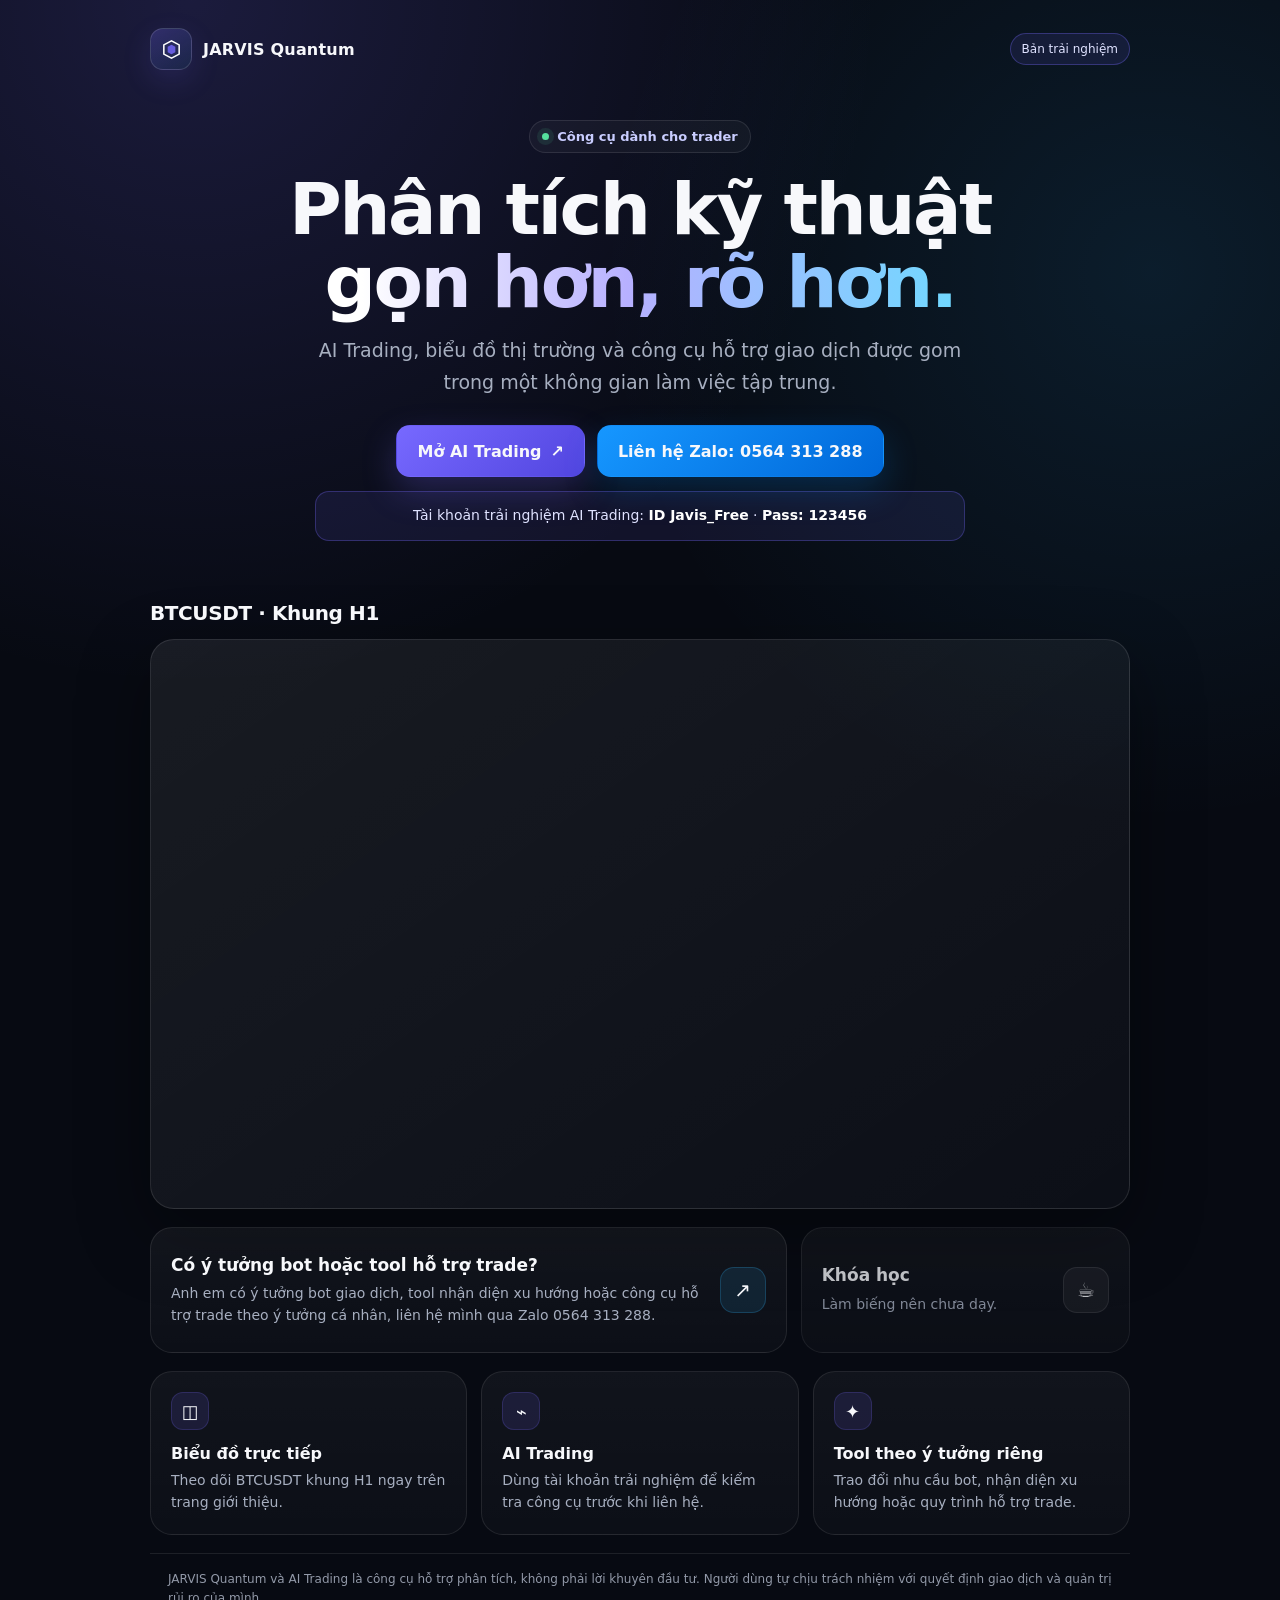
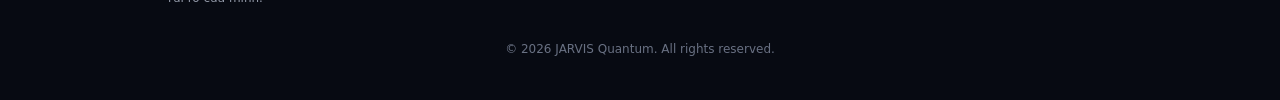
==== index.html @ a132f7a1 "Add files via upload" ====
<!doctype html>
<html lang="vi">
<head>
  <meta charset="utf-8" />
  <meta name="viewport" content="width=device-width, initial-scale=1, viewport-fit=cover" />
  <meta name="theme-color" content="#070a12" />
  <title>JARVIS Quantum | AI Trading & công cụ cho trader</title>
  <meta name="description" content="JARVIS Quantum: AI Trading, biểu đồ BTCUSDT H1 và dịch vụ phát triển bot, công cụ hỗ trợ giao dịch theo ý tưởng cá nhân." />
  <meta property="og:title" content="JARVIS Quantum" />
  <meta property="og:description" content="AI Trading và công cụ hỗ trợ dành cho trader." />
  <meta property="og:type" content="website" />

  <style>
    :root{
      --bg:#070a12;--surface:#0d1220;--line:rgba(255,255,255,.09);
      --text:#f7f8fb;--muted:#a7afc0;--purple:#7769ff;--blue:#2fb8ff;
      --shadow:0 24px 70px rgba(0,0,0,.38);--radius:22px;
    }
    *{box-sizing:border-box}
    html{scroll-behavior:smooth}
    body{
      margin:0;color:var(--text);min-height:100vh;
      background:radial-gradient(circle at 15% 0%,rgba(119,105,255,.18),transparent 34%),
                 radial-gradient(circle at 90% 16%,rgba(47,184,255,.11),transparent 30%),var(--bg);
      font-family:Inter,ui-sans-serif,system-ui,-apple-system,BlinkMacSystemFont,"Segoe UI",Roboto,Arial,sans-serif;
    }
    a{color:inherit;text-decoration:none}
    button,a{-webkit-tap-highlight-color:transparent}
    .wrap{width:min(100% - 28px,980px);margin:0 auto;padding:28px 0 44px}
    .nav{display:flex;align-items:center;justify-content:space-between;gap:16px;margin-bottom:42px}
    .brand{display:flex;align-items:center;gap:11px;font-weight:800;letter-spacing:.2px}
    .logo{width:42px;height:42px;display:grid;place-items:center;border:1px solid rgba(255,255,255,.14);border-radius:13px;background:linear-gradient(145deg,rgba(119,105,255,.25),rgba(47,184,255,.08));box-shadow:0 10px 30px rgba(119,105,255,.14)}
    .status{font-size:12px;color:#dfe2ff;padding:8px 11px;border-radius:999px;border:1px solid rgba(119,105,255,.32);background:rgba(119,105,255,.11);white-space:nowrap}
    .hero{text-align:center;padding:8px 0 18px}
    .eyebrow{display:inline-flex;align-items:center;gap:8px;color:#c9cdff;font-size:13px;font-weight:700;padding:8px 12px;border:1px solid rgba(255,255,255,.1);border-radius:999px;background:rgba(255,255,255,.035)}
    .dot{width:7px;height:7px;border-radius:50%;background:#55e09d;box-shadow:0 0 0 5px rgba(85,224,157,.1)}
    h1{margin:20px auto 14px;max-width:790px;font-size:clamp(38px,7vw,72px);line-height:1.02;letter-spacing:-2.5px}
    .gradient{background:linear-gradient(90deg,#fff 6%,#b7b0ff 48%,#70d8ff 100%);-webkit-background-clip:text;background-clip:text;color:transparent}
    .lead{width:min(100%,680px);margin:0 auto;color:var(--muted);font-size:clamp(16px,2.4vw,19px);line-height:1.7}
    .actions{display:flex;justify-content:center;flex-wrap:wrap;gap:12px;margin:27px 0 14px}
    .btn{min-height:52px;padding:0 20px;border-radius:14px;display:inline-flex;align-items:center;justify-content:center;gap:9px;font-weight:800;border:1px solid transparent;transition:.2s ease;cursor:pointer}
    .btn:hover{transform:translateY(-2px)}
    .btn-primary{background:linear-gradient(135deg,var(--purple),#5145df);box-shadow:0 14px 34px rgba(119,105,255,.25)}
    .btn-zalo{background:linear-gradient(135deg,#1697ff,#0068d9);box-shadow:0 14px 34px rgba(11,140,255,.21)}
    .account-notice{width:min(100%,650px);margin:14px auto 0;padding:13px 16px;color:#dfe2ff;font-size:14px;line-height:1.55;border:1px solid rgba(119,105,255,.3);border-radius:14px;background:rgba(119,105,255,.1)}
    .account-notice strong{color:#fff}
    .section-title{margin:42px 0 14px;font-size:20px;letter-spacing:-.4px}
    .chart-shell{height:570px;padding:8px;overflow:hidden;border:1px solid rgba(255,255,255,.11);border-radius:24px;background:linear-gradient(145deg,rgba(255,255,255,.07),rgba(255,255,255,.025));box-shadow:var(--shadow)}
    .tradingview-widget-container,.tradingview-widget-container__widget{width:100%;height:100%}
    .service-actions{display:grid;grid-template-columns:1.45fr .75fr;gap:14px;margin-top:18px}
    .action-card{min-height:126px;padding:20px;border-radius:var(--radius);border:1px solid var(--line);background:linear-gradient(180deg,rgba(255,255,255,.05),rgba(255,255,255,.025));display:flex;align-items:center;justify-content:space-between;gap:18px;transition:.2s ease}
    a.action-card:hover{transform:translateY(-2px);border-color:rgba(47,184,255,.35);background:linear-gradient(180deg,rgba(47,184,255,.08),rgba(255,255,255,.025))}
    .action-copy strong{display:block;margin-bottom:7px;font-size:17px;line-height:1.35}
    .action-copy span{display:block;color:var(--muted);font-size:14px;line-height:1.55}
    .action-icon{flex:0 0 auto;width:46px;height:46px;display:grid;place-items:center;border-radius:14px;background:rgba(47,184,255,.11);border:1px solid rgba(47,184,255,.21);font-size:20px}
    .course-card{cursor:not-allowed;opacity:.76}
    .course-card .action-icon{background:rgba(255,255,255,.055);border-color:rgba(255,255,255,.1)}
    .features{display:grid;grid-template-columns:repeat(3,1fr);gap:14px;margin-top:18px}
    .card{padding:20px;border:1px solid var(--line);border-radius:var(--radius);background:linear-gradient(180deg,rgba(255,255,255,.045),rgba(255,255,255,.022))}
    .icon{width:38px;height:38px;display:grid;place-items:center;border-radius:12px;background:rgba(119,105,255,.13);border:1px solid rgba(119,105,255,.2);margin-bottom:14px;font-size:18px}
    .card h2{font-size:16px;margin:0 0 7px}.card p{margin:0;color:var(--muted);font-size:14px;line-height:1.55}
    .risk{margin-top:18px;padding:16px 18px;color:#9299a8;font-size:12px;line-height:1.6;border-top:1px solid var(--line)}
    footer{text-align:center;color:#697183;font-size:12px;padding-top:18px}
    @media (max-width:760px){.wrap{width:min(100% - 22px,980px);padding-top:18px}.nav{margin-bottom:28px}h1{letter-spacing:-1.6px}.actions{display:grid}.btn{width:100%}.chart-shell{height:470px;padding:6px;border-radius:19px}.service-actions{grid-template-columns:1fr}.action-card{min-height:120px}.features{grid-template-columns:1fr}}
    @media (max-width:420px){.brand span:last-child{font-size:14px}.status{font-size:11px}.chart-shell{height:430px}.action-card{align-items:flex-start}}
  </style>
</head>
<body>
  <main class="wrap">
    <nav class="nav">
      <a class="brand" href="#top" aria-label="JARVIS Quantum">
        <span class="logo" aria-hidden="true">
          <svg width="23" height="23" viewBox="0 0 24 24" fill="none">
            <path d="M4 7.2 12 3l8 4.2v9.6L12 21l-8-4.2V7.2Z" stroke="white" stroke-width="1.6"/>
            <path d="m8 9 4-2 4 2v5.8L12 17l-4-2.2V9Z" fill="rgba(119,105,255,.8)"/>
          </svg>
        </span>
        <span>JARVIS Quantum</span>
      </a>
      <span class="status">Bản trải nghiệm</span>
    </nav>

    <section class="hero" id="top">
      <span class="eyebrow"><span class="dot"></span> Công cụ dành cho trader</span>
      <h1>Phân tích kỹ thuật <span class="gradient">gọn hơn, rõ hơn.</span></h1>
      <p class="lead">AI Trading, biểu đồ thị trường và công cụ hỗ trợ giao dịch được gom trong một không gian làm việc tập trung.</p>

      <div class="actions">
        <a class="btn btn-primary" href="https://titan-ai.ngrok.app/" target="_blank" rel="noopener noreferrer">Mở AI Trading <span aria-hidden="true">↗</span></a>
        <a class="btn btn-zalo zalo-link" href="https://zalo.me/0564313288" data-phone="0564313288" rel="noopener">Liên hệ Zalo: 0564 313 288</a>
      </div>

      <div class="account-notice">Tài khoản trải nghiệm AI Trading: <strong>ID Javis_Free</strong> · <strong>Pass: 123456</strong></div>
    </section>

    <h2 class="section-title">BTCUSDT · Khung H1</h2>
    <section class="chart-shell" aria-label="Biểu đồ TradingView BTCUSDT khung H1">
      <!-- TradingView Widget BEGIN -->
      <div class="tradingview-widget-container">
        <div class="tradingview-widget-container__widget"></div>
        <script type="text/javascript" src="https://s3.tradingview.com/external-embedding/embed-widget-advanced-chart.js" async>
        {
          "autosize": true,
          "symbol": "BINANCE:BTCUSDT",
          "interval": "60",
          "timezone": "Asia/Ho_Chi_Minh",
          "theme": "dark",
          "style": "1",
          "locale": "vi_VN",
          "backgroundColor": "#0b0f18",
          "gridColor": "rgba(42, 46, 57, 0.45)",
          "hide_top_toolbar": false,
          "hide_side_toolbar": true,
          "allow_symbol_change": false,
          "save_image": false,
          "calendar": false,
          "details": false,
          "hotlist": false,
          "hide_volume": false,
          "support_host": "https://www.tradingview.com"
        }
        </script>
      </div>
      <!-- TradingView Widget END -->
    </section>

    <section class="service-actions" aria-label="Dịch vụ và khóa học">
      <a class="action-card zalo-link" href="https://zalo.me/0564313288" data-phone="0564313288" rel="noopener">
        <div class="action-copy">
          <strong>Có ý tưởng bot hoặc tool hỗ trợ trade?</strong>
          <span>Anh em có ý tưởng bot giao dịch, tool nhận diện xu hướng hoặc công cụ hỗ trợ trade theo ý tưởng cá nhân, liên hệ mình qua Zalo 0564 313 288.</span>
        </div>
        <div class="action-icon" aria-hidden="true">↗</div>
      </a>

      <div class="action-card course-card" role="button" aria-disabled="true" title="Làm biếng nên chưa dạy">
        <div class="action-copy"><strong>Khóa học</strong><span>Làm biếng nên chưa dạy.</span></div>
        <div class="action-icon" aria-hidden="true">☕</div>
      </div>
    </section>

    <section class="features" aria-label="Tính năng nổi bật">
      <article class="card"><div class="icon">◫</div><h2>Biểu đồ trực tiếp</h2><p>Theo dõi BTCUSDT khung H1 ngay trên trang giới thiệu.</p></article>
      <article class="card"><div class="icon">⌁</div><h2>AI Trading</h2><p>Dùng tài khoản trải nghiệm để kiểm tra công cụ trước khi liên hệ.</p></article>
      <article class="card"><div class="icon">✦</div><h2>Tool theo ý tưởng riêng</h2><p>Trao đổi nhu cầu bot, nhận diện xu hướng hoặc quy trình hỗ trợ trade.</p></article>
    </section>

    <div class="risk">JARVIS Quantum và AI Trading là công cụ hỗ trợ phân tích, không phải lời khuyên đầu tư. Người dùng tự chịu trách nhiệm với quyết định giao dịch và quản trị rủi ro của mình.</div>
    <footer>© 2026 JARVIS Quantum. All rights reserved.</footer>
  </main>

  <script>
    (function () {
      const isMobile = /Android|iPhone|iPad|iPod/i.test(navigator.userAgent);
      document.querySelectorAll(".zalo-link").forEach(function (link) {
        link.addEventListener("click", function (event) {
          const phone = link.dataset.phone || "0564313288";
          const webUrl = "https://zalo.me/" + phone;
          if (!isMobile) {
            link.href = webUrl;
            link.target = "_blank";
            return;
          }
          event.preventDefault();
          let fallbackTimer = null;
          const cancelFallback = function () {
            if (document.hidden && fallbackTimer) {
              clearTimeout(fallbackTimer);
              fallbackTimer = null;
            }
          };
          document.addEventListener("visibilitychange", cancelFallback, { once: true });
          window.location.href = "zalo://conversation?phone=" + encodeURIComponent(phone);
          fallbackTimer = setTimeout(function () { window.location.href = webUrl; }, 1100);
        });
      });
    })();
  </script>
</body>
</html>
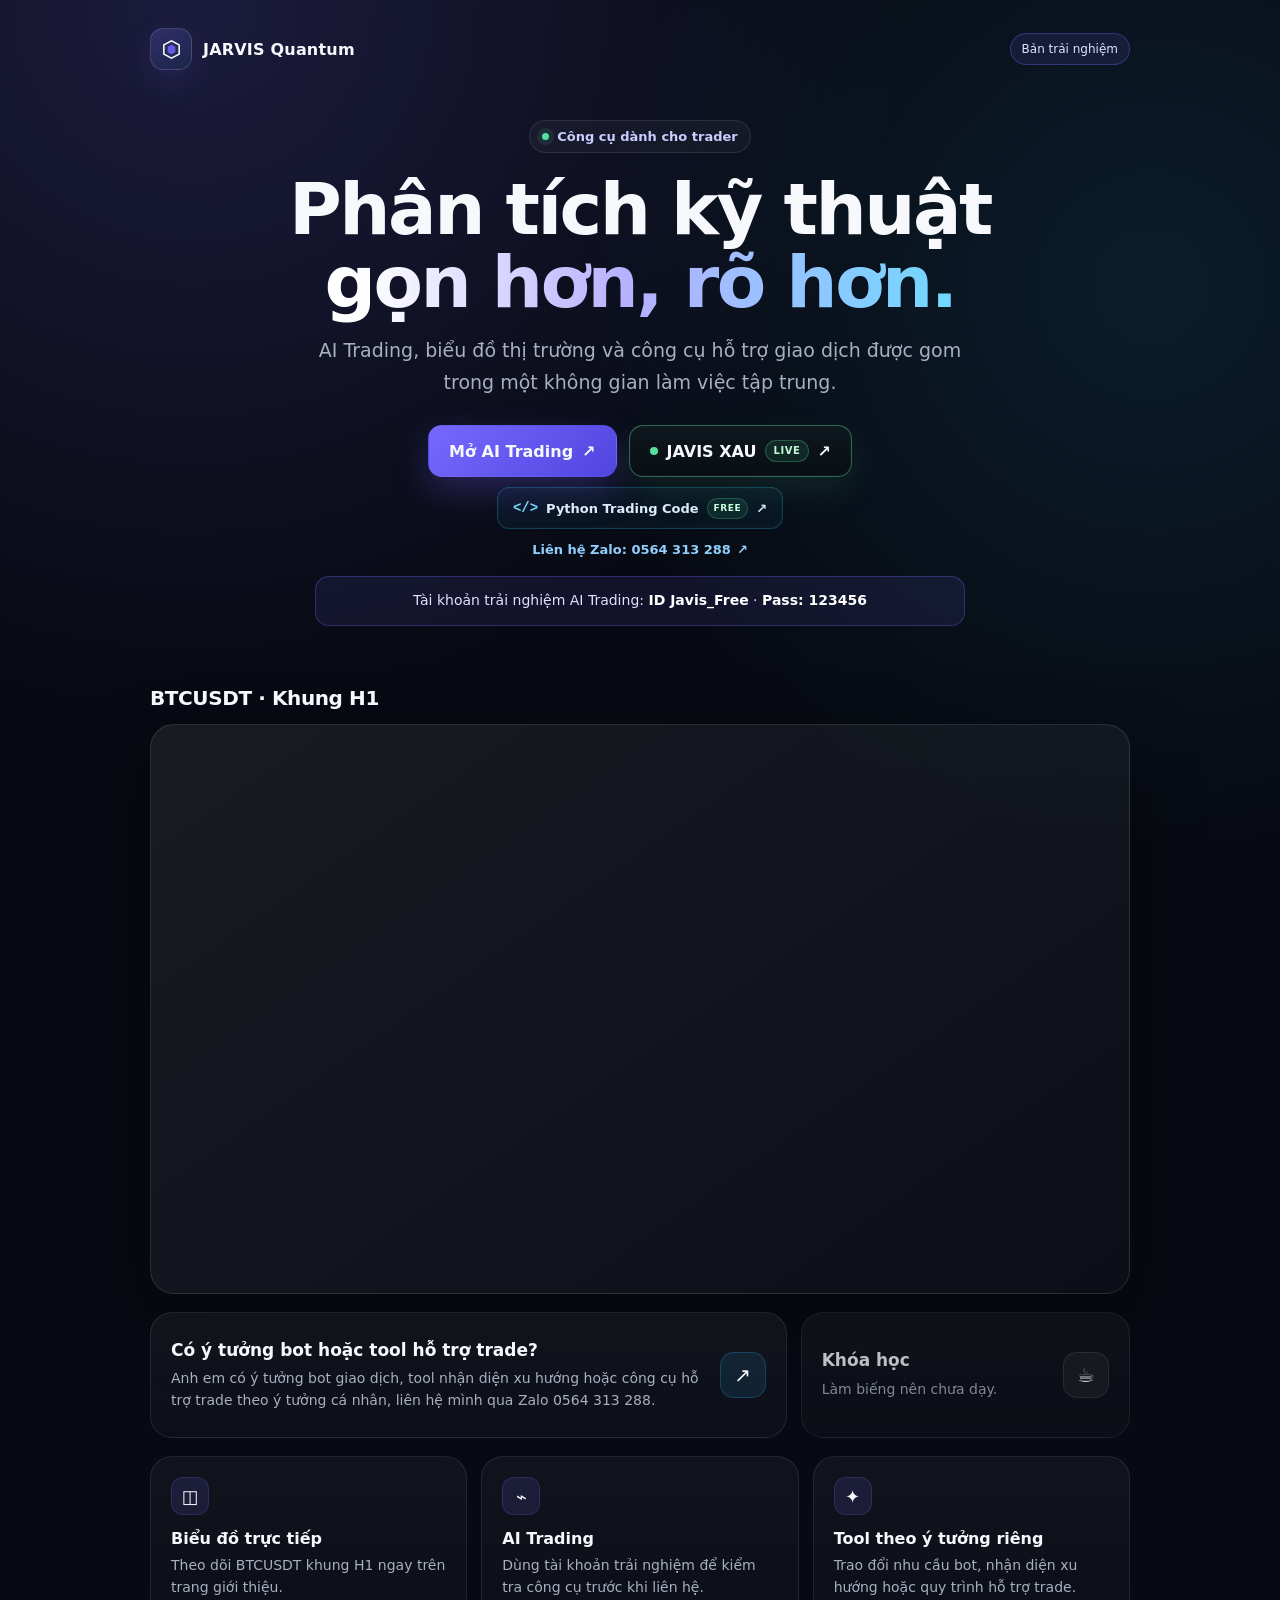
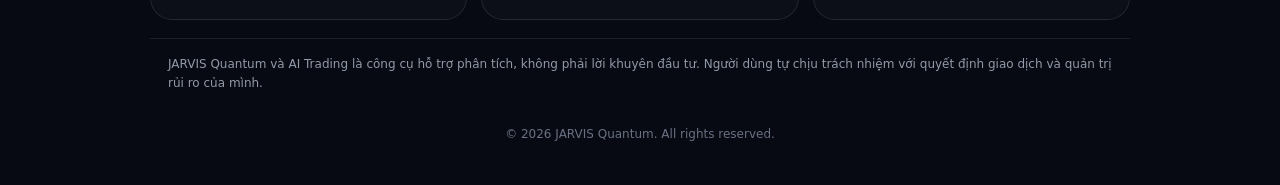
==== commit d82df21b: "Add files via upload" ====
--- a/index.html
+++ b/index.html
@@ -37,12 +37,24 @@
     h1{margin:20px auto 14px;max-width:790px;font-size:clamp(38px,7vw,72px);line-height:1.02;letter-spacing:-2.5px}
     .gradient{background:linear-gradient(90deg,#fff 6%,#b7b0ff 48%,#70d8ff 100%);-webkit-background-clip:text;background-clip:text;color:transparent}
     .lead{width:min(100%,680px);margin:0 auto;color:var(--muted);font-size:clamp(16px,2.4vw,19px);line-height:1.7}
-    .actions{display:flex;justify-content:center;flex-wrap:wrap;gap:12px;margin:27px 0 14px}
+    .actions{display:flex;justify-content:center;flex-wrap:wrap;gap:12px;margin:27px 0 10px}
     .btn{min-height:52px;padding:0 20px;border-radius:14px;display:inline-flex;align-items:center;justify-content:center;gap:9px;font-weight:800;border:1px solid transparent;transition:.2s ease;cursor:pointer}
     .btn:hover{transform:translateY(-2px)}
     .btn-primary{background:linear-gradient(135deg,var(--purple),#5145df);box-shadow:0 14px 34px rgba(119,105,255,.25)}
-    .btn-zalo{background:linear-gradient(135deg,#1697ff,#0068d9);box-shadow:0 14px 34px rgba(11,140,255,.21)}
-    .account-notice{width:min(100%,650px);margin:14px auto 0;padding:13px 16px;color:#dfe2ff;font-size:14px;line-height:1.55;border:1px solid rgba(119,105,255,.3);border-radius:14px;background:rgba(119,105,255,.1)}
+    .btn-live{position:relative;overflow:hidden;background:linear-gradient(180deg,rgba(15,25,31,.96),rgba(8,14,20,.98));border-color:rgba(85,224,157,.42);box-shadow:0 14px 34px rgba(85,224,157,.10),inset 0 0 0 1px rgba(255,255,255,.025)}
+    .btn-live:hover{border-color:rgba(85,224,157,.72);box-shadow:0 16px 38px rgba(85,224,157,.16),0 0 0 1px rgba(85,224,157,.07)}
+    .live-dot{width:8px;height:8px;border-radius:50%;background:#55e09d;box-shadow:0 0 0 0 rgba(85,224,157,.42);animation:livePulse 2.2s ease-out infinite}
+    .live-badge{font-size:10px;line-height:1;padding:5px 7px;border-radius:999px;color:#bff7d8;border:1px solid rgba(85,224,157,.28);background:rgba(85,224,157,.10);letter-spacing:.6px}
+    @keyframes livePulse{0%{box-shadow:0 0 0 0 rgba(85,224,157,.38)}70%{box-shadow:0 0 0 7px rgba(85,224,157,0)}100%{box-shadow:0 0 0 0 rgba(85,224,157,0)}}
+    .secondary-actions{display:flex;justify-content:center;margin:0 0 6px}
+    .btn-code{min-height:42px;padding:0 15px;border-radius:12px;display:inline-flex;align-items:center;justify-content:center;gap:8px;color:#dcecff;font-size:13px;font-weight:800;border:1px solid rgba(47,184,255,.25);background:rgba(47,184,255,.055);box-shadow:inset 0 0 0 1px rgba(255,255,255,.015);transition:.2s ease}
+    .btn-code:hover{transform:translateY(-1px);color:#fff;border-color:rgba(47,184,255,.48);background:rgba(47,184,255,.10)}
+    .code-icon{font-family:ui-monospace,SFMono-Regular,Menlo,Consolas,monospace;color:#77d6ff;font-size:14px}
+    .code-badge{font-size:9px;line-height:1;padding:5px 6px;border-radius:999px;color:#cbffe1;border:1px solid rgba(85,224,157,.25);background:rgba(85,224,157,.09);letter-spacing:.55px}
+    .hero-contact{display:flex;justify-content:center;margin:0 0 12px}
+    .hero-contact .zalo-link{display:inline-flex;align-items:center;gap:6px;padding:7px 10px;color:#91cfff;font-size:13px;font-weight:700;border-radius:10px;transition:.2s ease}
+    .hero-contact .zalo-link:hover{color:#cceaff;background:rgba(47,184,255,.07)}
+    .account-notice{width:min(100%,650px);margin:12px auto 0;padding:13px 16px;color:#dfe2ff;font-size:14px;line-height:1.55;border:1px solid rgba(119,105,255,.3);border-radius:14px;background:rgba(119,105,255,.1)}
     .account-notice strong{color:#fff}
     .section-title{margin:42px 0 14px;font-size:20px;letter-spacing:-.4px}
     .chart-shell{height:570px;padding:8px;overflow:hidden;border:1px solid rgba(255,255,255,.11);border-radius:24px;background:linear-gradient(145deg,rgba(255,255,255,.07),rgba(255,255,255,.025));box-shadow:var(--shadow)}
@@ -61,7 +73,7 @@
     .card h2{font-size:16px;margin:0 0 7px}.card p{margin:0;color:var(--muted);font-size:14px;line-height:1.55}
     .risk{margin-top:18px;padding:16px 18px;color:#9299a8;font-size:12px;line-height:1.6;border-top:1px solid var(--line)}
     footer{text-align:center;color:#697183;font-size:12px;padding-top:18px}
-    @media (max-width:760px){.wrap{width:min(100% - 22px,980px);padding-top:18px}.nav{margin-bottom:28px}h1{letter-spacing:-1.6px}.actions{display:grid}.btn{width:100%}.chart-shell{height:470px;padding:6px;border-radius:19px}.service-actions{grid-template-columns:1fr}.action-card{min-height:120px}.features{grid-template-columns:1fr}}
+    @media (max-width:760px){.wrap{width:min(100% - 22px,980px);padding-top:18px}.nav{margin-bottom:28px}h1{letter-spacing:-1.6px}.actions{display:grid}.btn{width:100%}.secondary-actions{margin-top:2px}.btn-code{width:100%}.hero-contact{margin-top:2px}.chart-shell{height:470px;padding:6px;border-radius:19px}.service-actions{grid-template-columns:1fr}.action-card{min-height:120px}.features{grid-template-columns:1fr}}
     @media (max-width:420px){.brand span:last-child{font-size:14px}.status{font-size:11px}.chart-shell{height:430px}.action-card{align-items:flex-start}}
   </style>
 </head>
@@ -87,7 +99,27 @@
 
       <div class="actions">
         <a class="btn btn-primary" href="https://titan-ai.ngrok.app/" target="_blank" rel="noopener noreferrer">Mở AI Trading <span aria-hidden="true">↗</span></a>
-        <a class="btn btn-zalo zalo-link" href="https://zalo.me/0564313288" data-phone="0564313288" rel="noopener">Liên hệ Zalo: 0564 313 288</a>
+        <!-- Thay /javis-xau-live bằng URL thật của JAVIS XAU Live Trade System -->
+        <a class="btn btn-live" href="/javis-xau-live" target="_blank" rel="noopener noreferrer">
+          <span class="live-dot" aria-hidden="true"></span>
+          <span>JAVIS XAU</span>
+          <span class="live-badge">LIVE</span>
+          <span aria-hidden="true">↗</span>
+        </a>
+      </div>
+
+      <div class="secondary-actions">
+        <!-- Trang chia sẻ Python Trading Code nằm tại /free-tools/ -->
+        <a class="btn-code" href="/free-tools/">
+          <span class="code-icon" aria-hidden="true">&lt;/&gt;</span>
+          <span>Python Trading Code</span>
+          <span class="code-badge">FREE</span>
+          <span aria-hidden="true">↗</span>
+        </a>
+      </div>
+
+      <div class="hero-contact">
+        <a class="zalo-link" href="https://zalo.me/0564313288" data-phone="0564313288" rel="noopener">Liên hệ Zalo: 0564 313 288 <span aria-hidden="true">↗</span></a>
       </div>
 
       <div class="account-notice">Tài khoản trải nghiệm AI Trading: <strong>ID Javis_Free</strong> · <strong>Pass: 123456</strong></div>
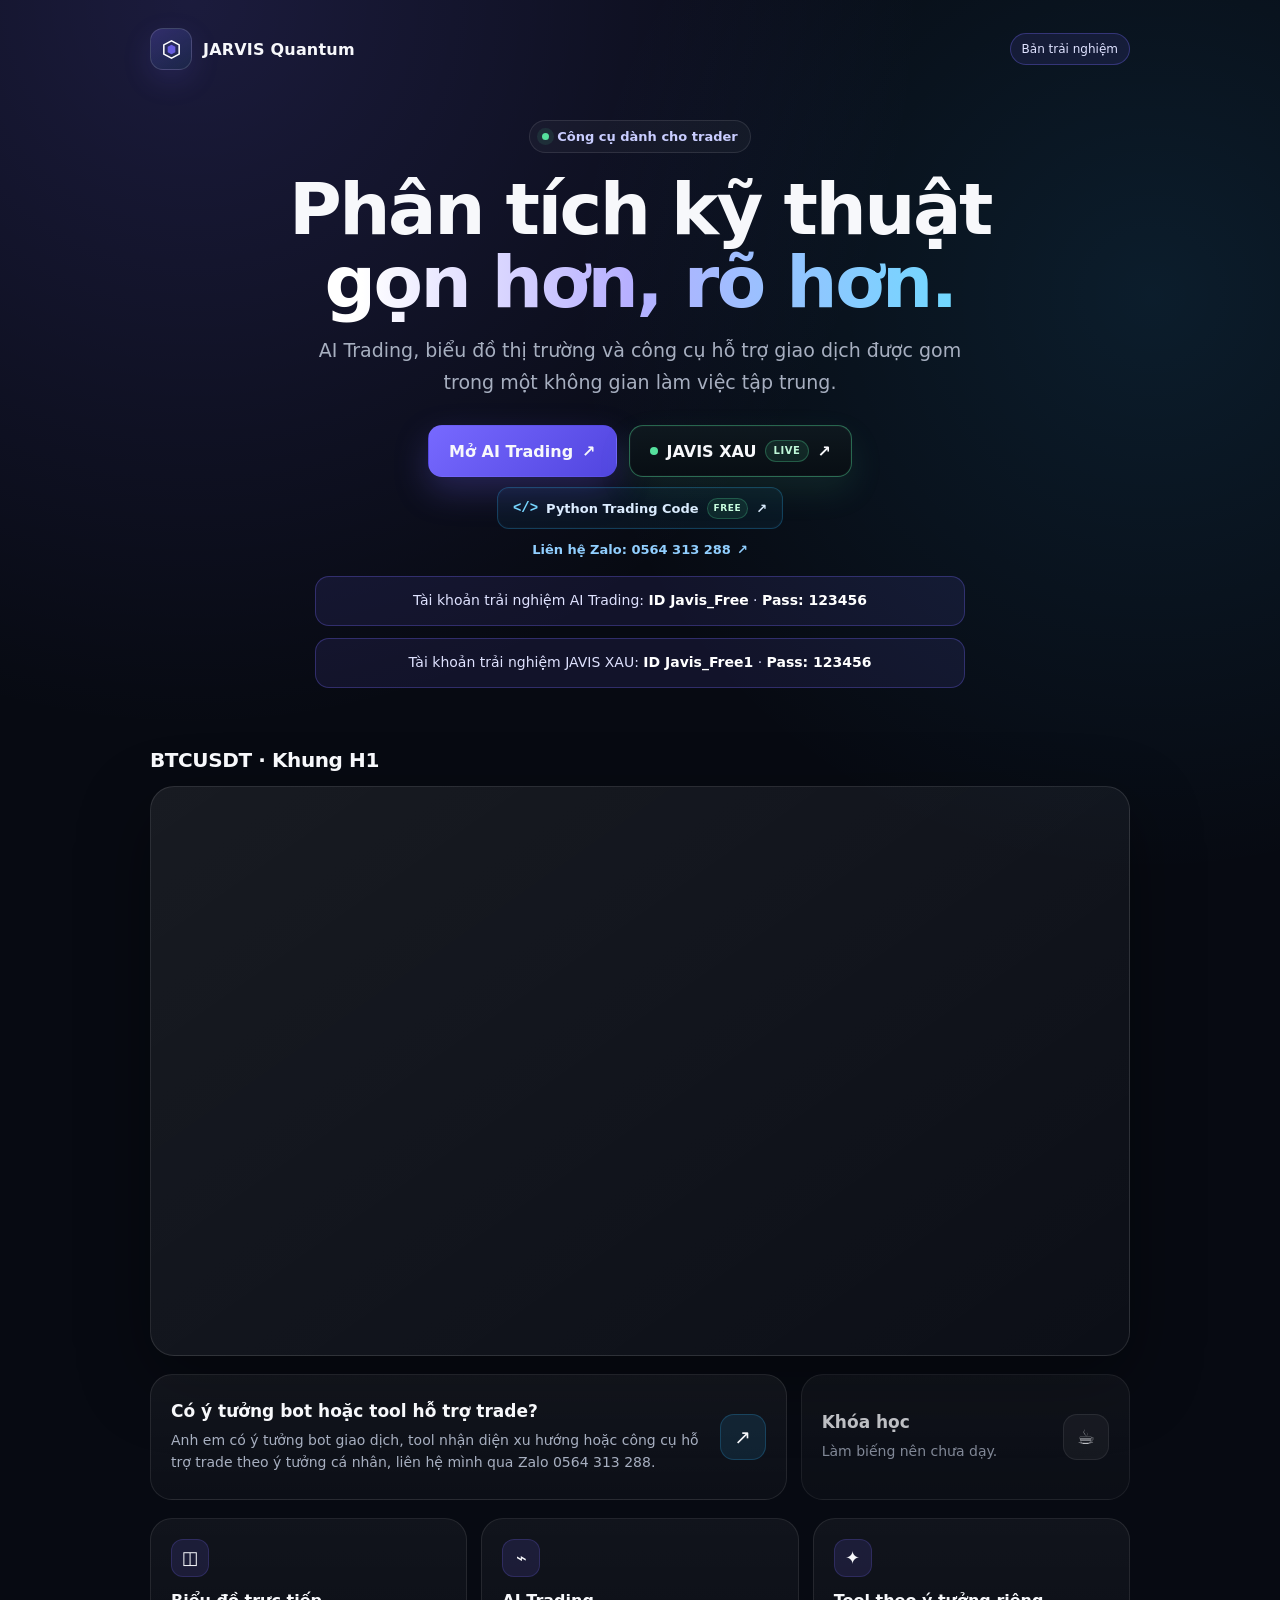
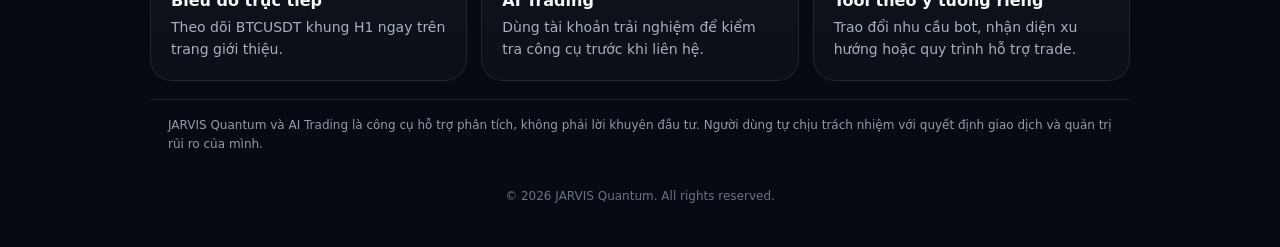
==== commit 7279ea07: "Update index.html" ====
--- a/index.html
+++ b/index.html
@@ -100,7 +100,7 @@
       <div class="actions">
         <a class="btn btn-primary" href="https://titan-ai.ngrok.app/" target="_blank" rel="noopener noreferrer">Mở AI Trading <span aria-hidden="true">↗</span></a>
         <!-- Thay /javis-xau-live bằng URL thật của JAVIS XAU Live Trade System -->
-        <a class="btn btn-live" href="/javis-xau-live" target="_blank" rel="noopener noreferrer">
+        <a class="btn btn-live" href="https://mendy-undelayed-inelegantly.ngrok-free.dev/" target="_blank" rel="noopener noreferrer">
           <span class="live-dot" aria-hidden="true"></span>
           <span>JAVIS XAU</span>
           <span class="live-badge">LIVE</span>
@@ -123,6 +123,7 @@
       </div>
 
       <div class="account-notice">Tài khoản trải nghiệm AI Trading: <strong>ID Javis_Free</strong> · <strong>Pass: 123456</strong></div>
+      <div class="account-notice">Tài khoản trải nghiệm JAVIS XAU: <strong>ID Javis_Free1</strong> · <strong>Pass: 123456</strong></div>
     </section>
 
     <h2 class="section-title">BTCUSDT · Khung H1</h2>
@@ -209,4 +210,4 @@
     })();
   </script>
 </body>
-</html>+</html>
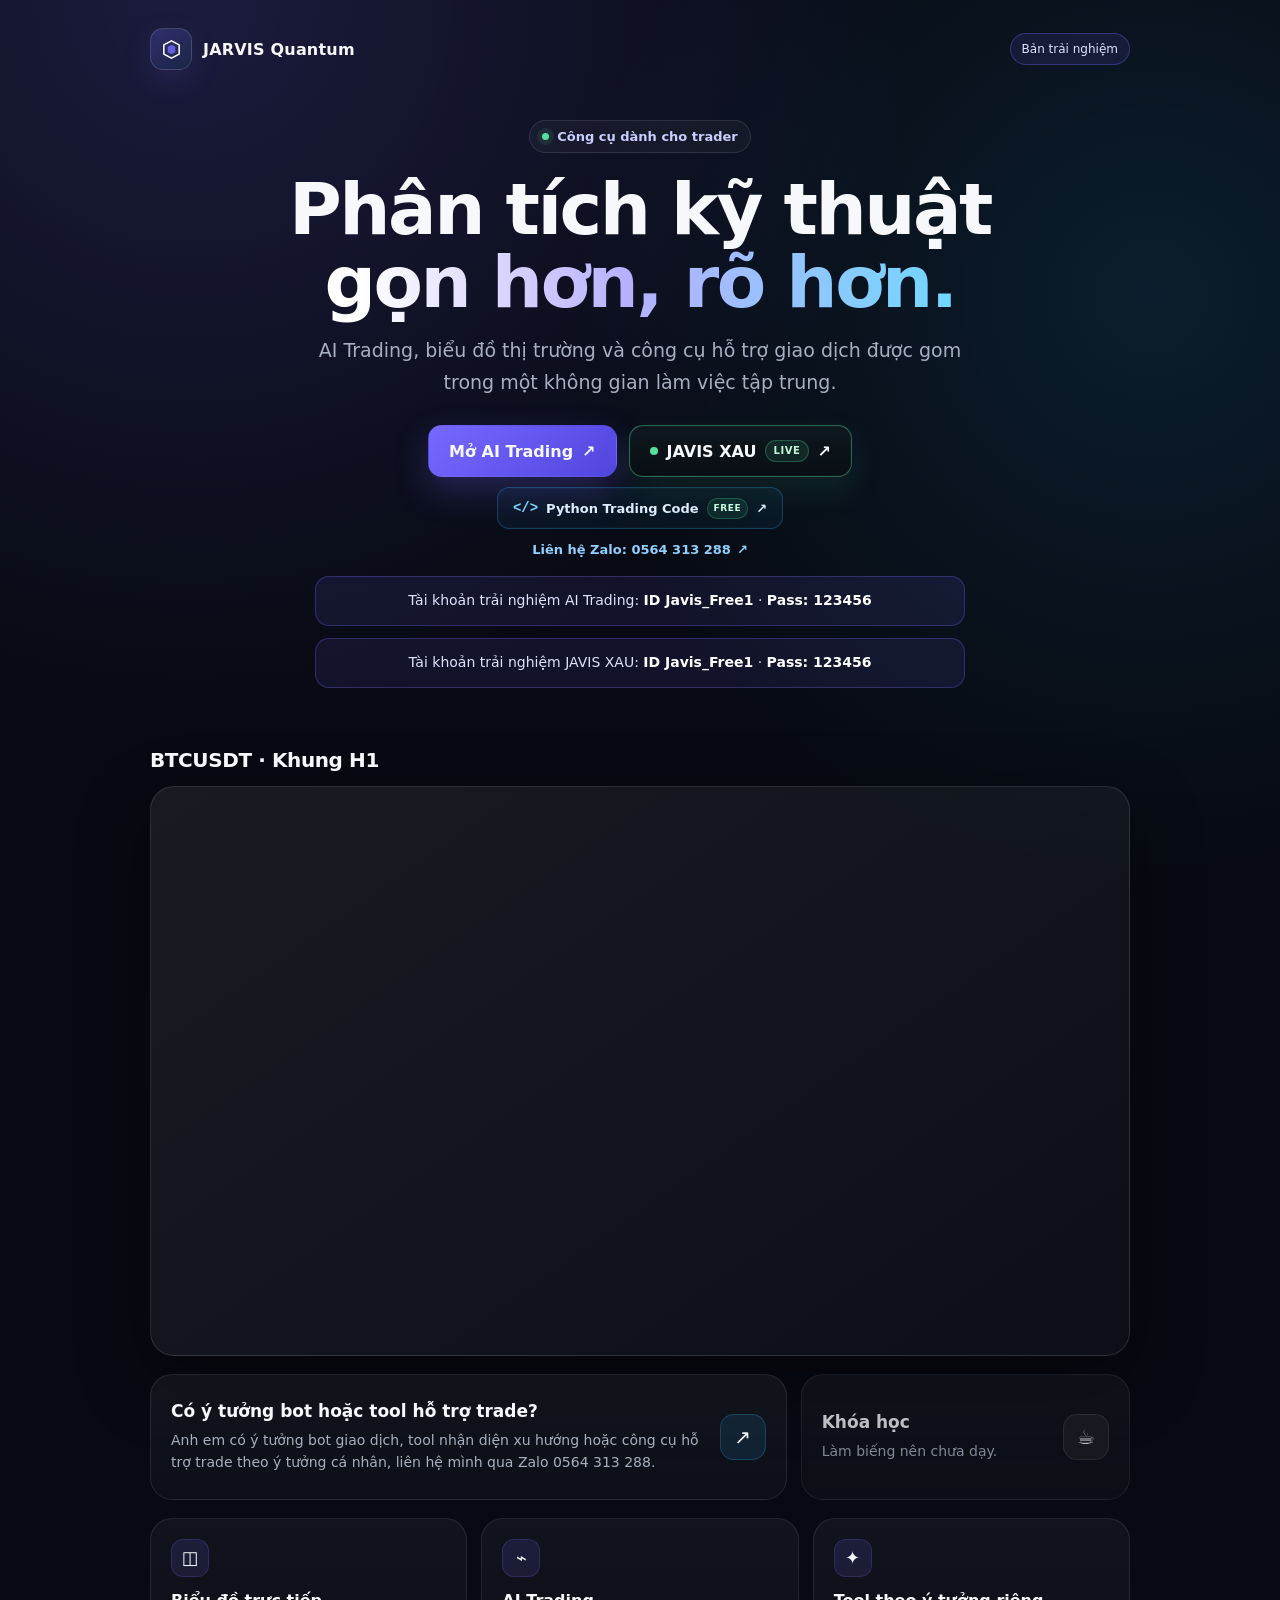
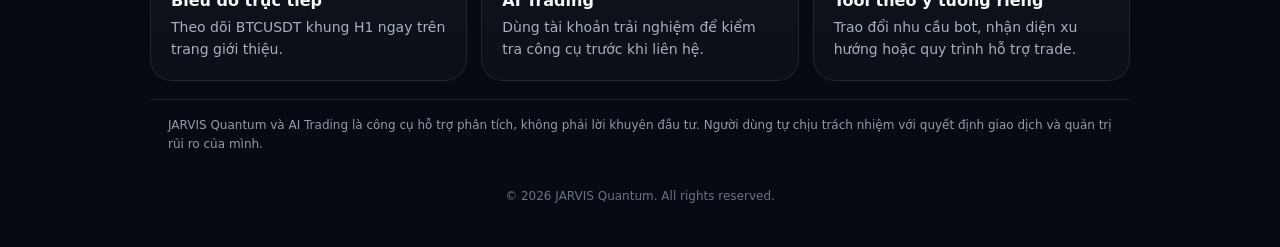
==== commit 53d4f619: "Update index.html" ====
--- a/index.html
+++ b/index.html
@@ -122,7 +122,7 @@
         <a class="zalo-link" href="https://zalo.me/0564313288" data-phone="0564313288" rel="noopener">Liên hệ Zalo: 0564 313 288 <span aria-hidden="true">↗</span></a>
       </div>
 
-      <div class="account-notice">Tài khoản trải nghiệm AI Trading: <strong>ID Javis_Free</strong> · <strong>Pass: 123456</strong></div>
+      <div class="account-notice">Tài khoản trải nghiệm AI Trading: <strong>ID Javis_Free1</strong> · <strong>Pass: 123456</strong></div>
       <div class="account-notice">Tài khoản trải nghiệm JAVIS XAU: <strong>ID Javis_Free1</strong> · <strong>Pass: 123456</strong></div>
     </section>
 
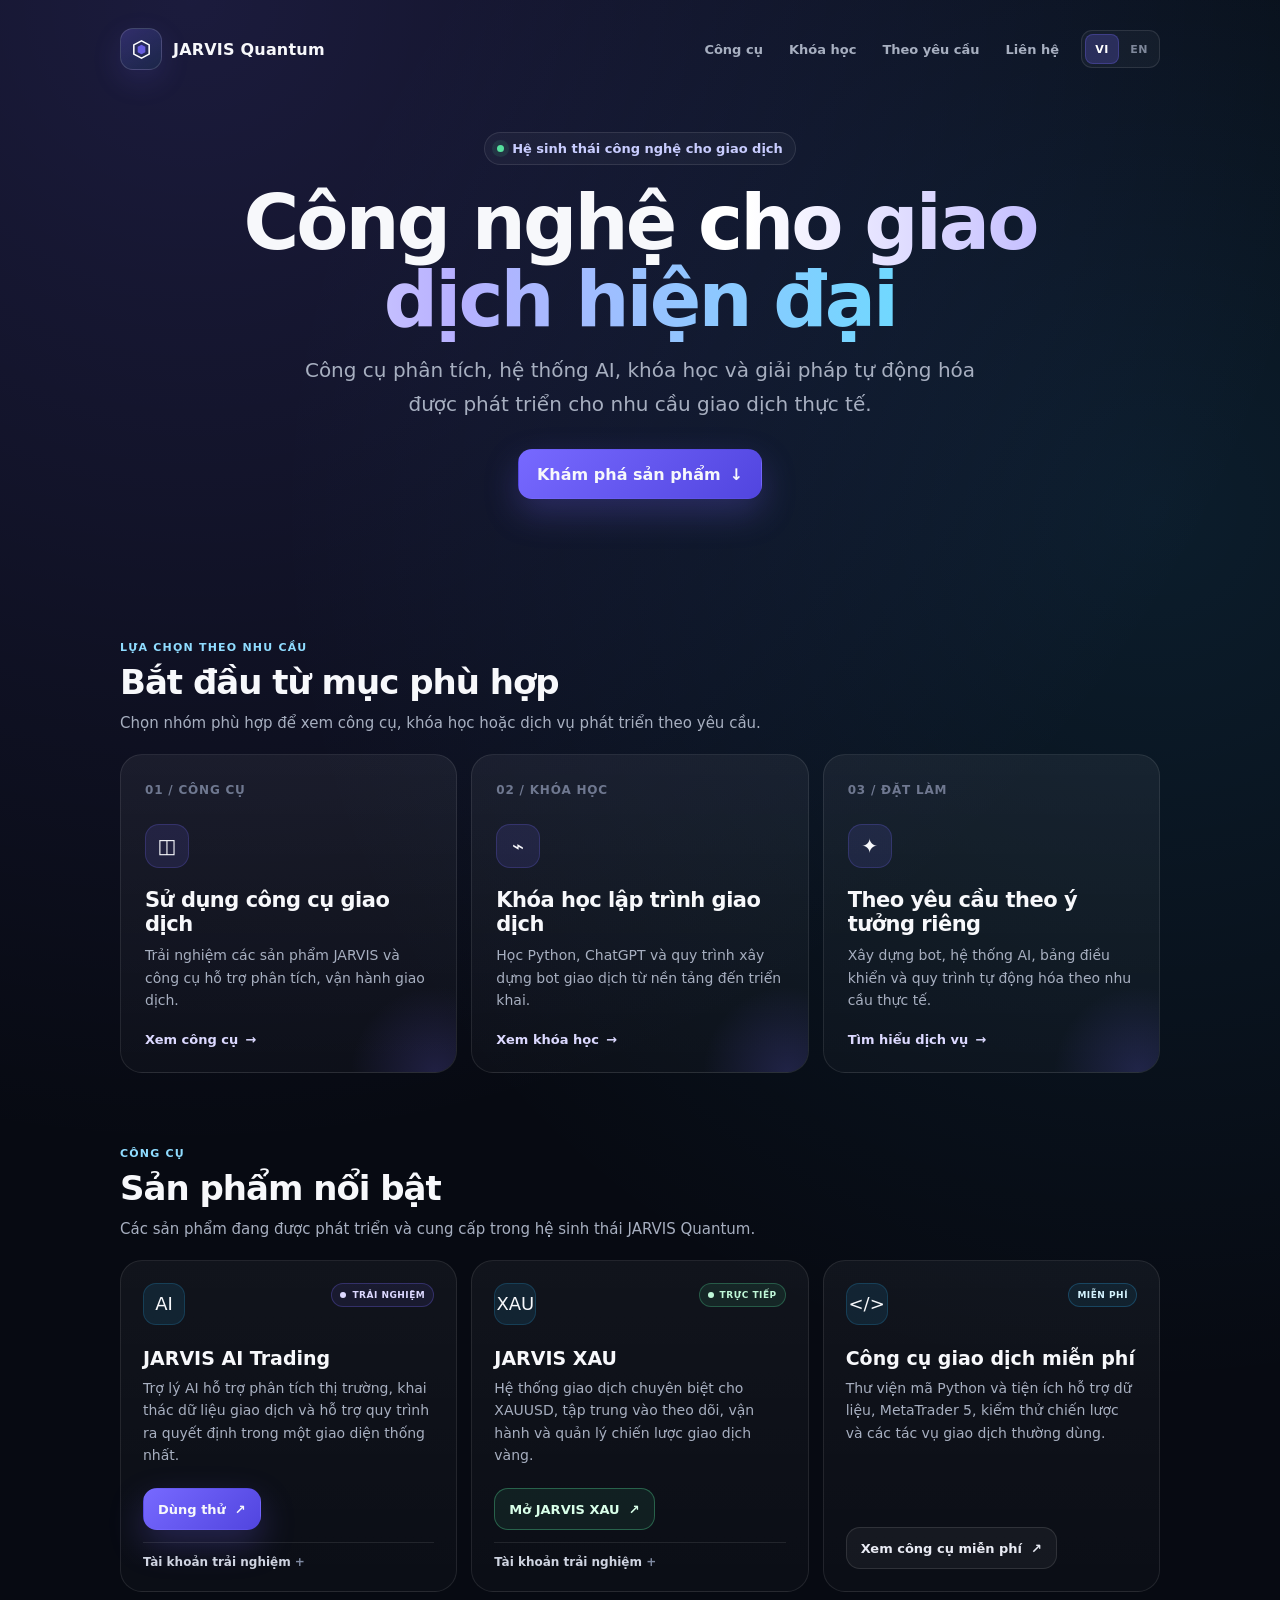
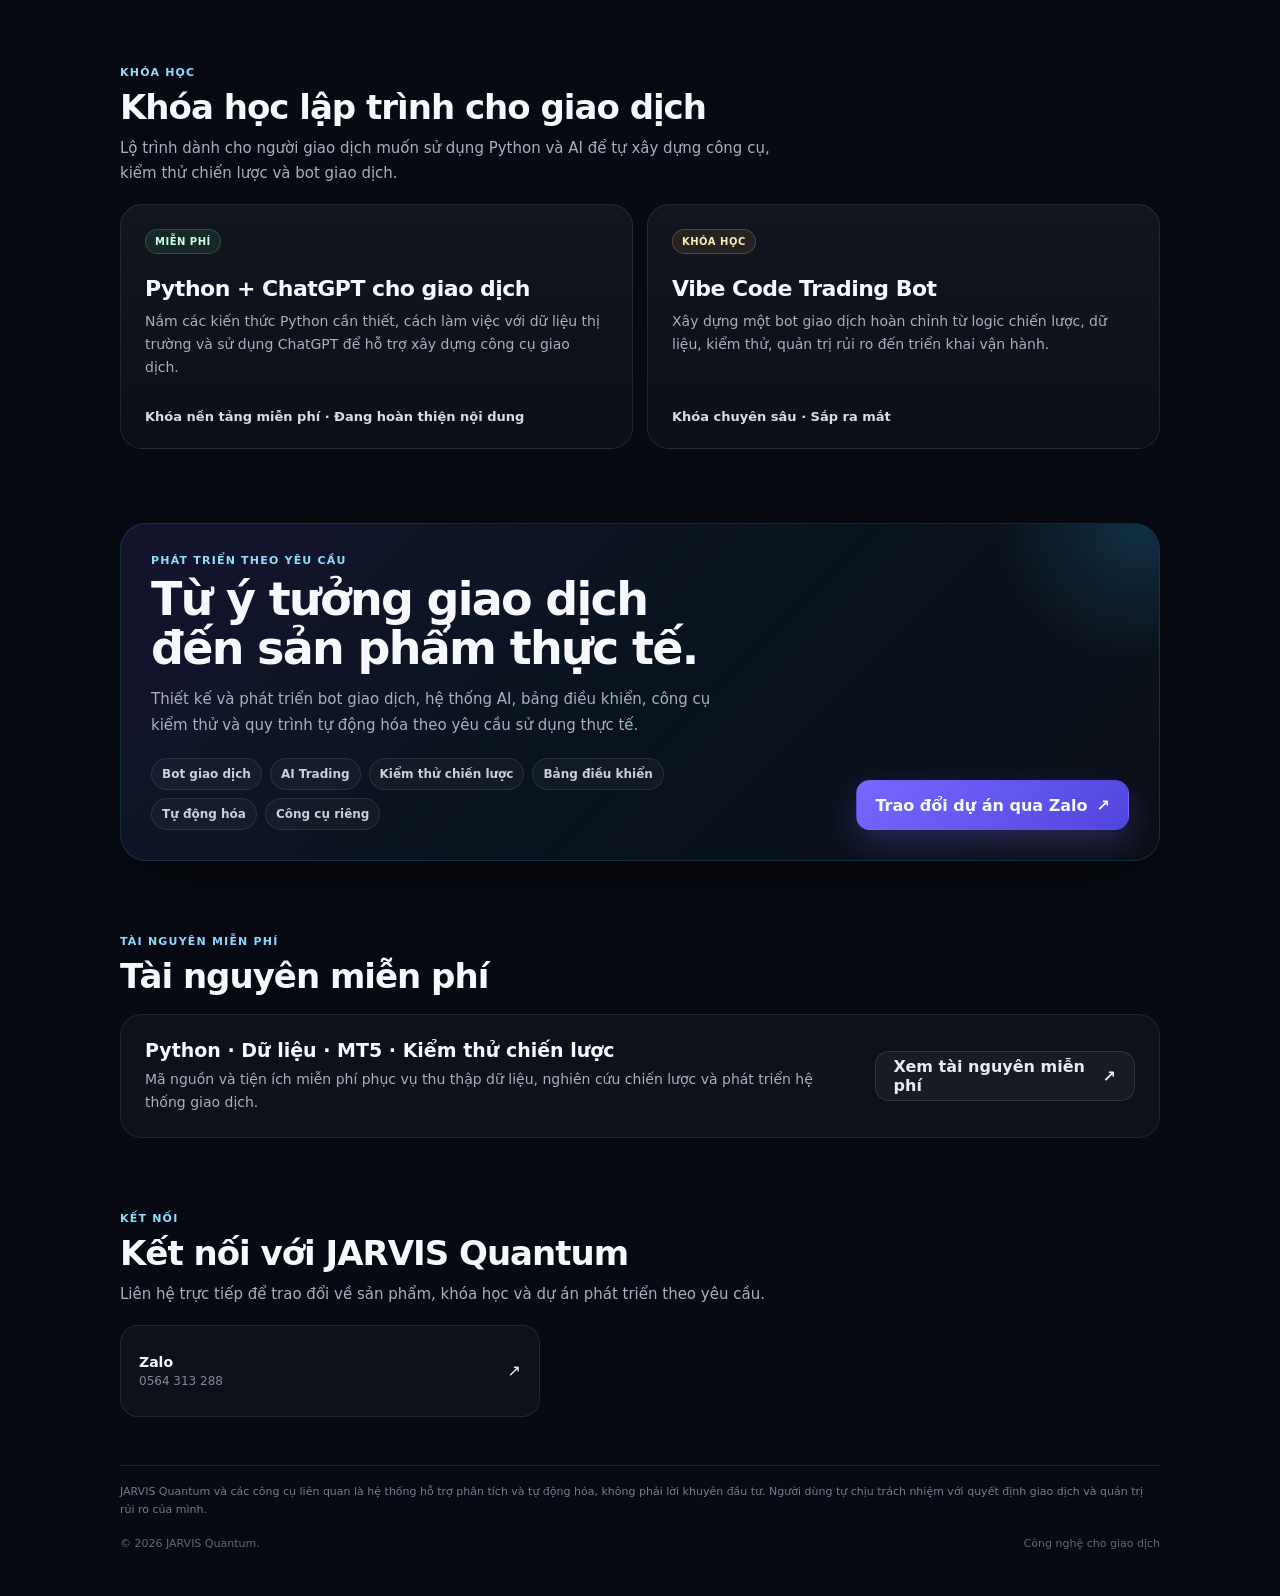
==== commit 04581457: "Update index.html" ====
--- a/index.html
+++ b/index.html
@@ -4,77 +4,167 @@
   <meta charset="utf-8" />
   <meta name="viewport" content="width=device-width, initial-scale=1, viewport-fit=cover" />
   <meta name="theme-color" content="#070a12" />
-  <title>JARVIS Quantum | AI Trading & công cụ cho trader</title>
-  <meta name="description" content="JARVIS Quantum: AI Trading, biểu đồ BTCUSDT H1 và dịch vụ phát triển bot, công cụ hỗ trợ giao dịch theo ý tưởng cá nhân." />
+  <title>JARVIS Quantum | Công nghệ cho giao dịch</title>
+  <meta name="description" content="JARVIS Quantum cung cấp công cụ giao dịch, hệ thống AI, khóa học và dịch vụ phát triển giải pháp theo yêu cầu." />
   <meta property="og:title" content="JARVIS Quantum" />
-  <meta property="og:description" content="AI Trading và công cụ hỗ trợ dành cho trader." />
+  <meta property="og:description" content="Công cụ giao dịch, hệ thống AI, khóa học và giải pháp phát triển theo yêu cầu." />
   <meta property="og:type" content="website" />
 
   <style>
     :root{
-      --bg:#070a12;--surface:#0d1220;--line:rgba(255,255,255,.09);
-      --text:#f7f8fb;--muted:#a7afc0;--purple:#7769ff;--blue:#2fb8ff;
-      --shadow:0 24px 70px rgba(0,0,0,.38);--radius:22px;
+      --bg:#070a12;
+      --surface:#0d1220;
+      --line:rgba(255,255,255,.09);
+      --text:#f7f8fb;
+      --muted:#a7afc0;
+      --muted-2:#7f889b;
+      --purple:#7769ff;
+      --blue:#2fb8ff;
+      --green:#55e09d;
+      --amber:#f6c85f;
+      --shadow:0 24px 70px rgba(0,0,0,.38);
+      --radius:22px;
     }
+
     *{box-sizing:border-box}
     html{scroll-behavior:smooth}
     body{
-      margin:0;color:var(--text);min-height:100vh;
-      background:radial-gradient(circle at 15% 0%,rgba(119,105,255,.18),transparent 34%),
-                 radial-gradient(circle at 90% 16%,rgba(47,184,255,.11),transparent 30%),var(--bg);
+      margin:0;min-height:100vh;color:var(--text);
+      background:
+        radial-gradient(circle at 15% 0%,rgba(119,105,255,.18),transparent 34%),
+        radial-gradient(circle at 90% 16%,rgba(47,184,255,.11),transparent 30%),
+        var(--bg);
       font-family:Inter,ui-sans-serif,system-ui,-apple-system,BlinkMacSystemFont,"Segoe UI",Roboto,Arial,sans-serif;
     }
+
     a{color:inherit;text-decoration:none}
-    button,a{-webkit-tap-highlight-color:transparent}
-    .wrap{width:min(100% - 28px,980px);margin:0 auto;padding:28px 0 44px}
-    .nav{display:flex;align-items:center;justify-content:space-between;gap:16px;margin-bottom:42px}
-    .brand{display:flex;align-items:center;gap:11px;font-weight:800;letter-spacing:.2px}
+    button,a,summary{-webkit-tap-highlight-color:transparent}
+    button{font:inherit}
+    .wrap{width:min(100% - 28px,1040px);margin:0 auto;padding:28px 0 46px}
+
+    .nav{display:flex;align-items:center;justify-content:space-between;gap:16px;margin-bottom:54px}
+    .brand{display:flex;align-items:center;gap:11px;font-weight:800;letter-spacing:.2px;white-space:nowrap}
     .logo{width:42px;height:42px;display:grid;place-items:center;border:1px solid rgba(255,255,255,.14);border-radius:13px;background:linear-gradient(145deg,rgba(119,105,255,.25),rgba(47,184,255,.08));box-shadow:0 10px 30px rgba(119,105,255,.14)}
-    .status{font-size:12px;color:#dfe2ff;padding:8px 11px;border-radius:999px;border:1px solid rgba(119,105,255,.32);background:rgba(119,105,255,.11);white-space:nowrap}
-    .hero{text-align:center;padding:8px 0 18px}
-    .eyebrow{display:inline-flex;align-items:center;gap:8px;color:#c9cdff;font-size:13px;font-weight:700;padding:8px 12px;border:1px solid rgba(255,255,255,.1);border-radius:999px;background:rgba(255,255,255,.035)}
-    .dot{width:7px;height:7px;border-radius:50%;background:#55e09d;box-shadow:0 0 0 5px rgba(85,224,157,.1)}
-    h1{margin:20px auto 14px;max-width:790px;font-size:clamp(38px,7vw,72px);line-height:1.02;letter-spacing:-2.5px}
+    .nav-right{display:flex;align-items:center;gap:12px}
+    .nav-links{display:flex;align-items:center;gap:6px}
+    .nav-links a{padding:8px 10px;color:var(--muted);font-size:13px;font-weight:700;border-radius:10px;transition:.18s ease}
+    .nav-links a:hover{color:#fff;background:rgba(255,255,255,.05)}
+
+    .lang-switch{display:flex;align-items:center;gap:3px;padding:3px;border:1px solid rgba(255,255,255,.1);border-radius:11px;background:rgba(255,255,255,.035)}
+    .lang-btn{border:0;border-radius:8px;background:transparent;color:#7f889b;min-width:34px;height:30px;padding:0 8px;font-size:11px;font-weight:900;letter-spacing:.4px;cursor:pointer;transition:.18s ease}
+    .lang-btn:hover{color:#fff}
+    .lang-btn.active{color:#fff;background:rgba(119,105,255,.22);box-shadow:inset 0 0 0 1px rgba(119,105,255,.28)}
+
+    .hero{text-align:center;padding:8px 0 68px}
+    .eyebrow{display:inline-flex;align-items:center;gap:8px;color:#c9cdff;font-size:13px;font-weight:800;padding:8px 12px;border:1px solid rgba(255,255,255,.1);border-radius:999px;background:rgba(255,255,255,.035)}
+    .dot{width:7px;height:7px;border-radius:50%;background:var(--green);box-shadow:0 0 0 5px rgba(85,224,157,.1)}
+    h1{margin:20px auto 14px;max-width:900px;font-size:clamp(42px,7vw,76px);line-height:1.01;letter-spacing:-2.9px}
     .gradient{background:linear-gradient(90deg,#fff 6%,#b7b0ff 48%,#70d8ff 100%);-webkit-background-clip:text;background-clip:text;color:transparent}
-    .lead{width:min(100%,680px);margin:0 auto;color:var(--muted);font-size:clamp(16px,2.4vw,19px);line-height:1.7}
-    .actions{display:flex;justify-content:center;flex-wrap:wrap;gap:12px;margin:27px 0 10px}
-    .btn{min-height:52px;padding:0 20px;border-radius:14px;display:inline-flex;align-items:center;justify-content:center;gap:9px;font-weight:800;border:1px solid transparent;transition:.2s ease;cursor:pointer}
+    .lead{width:min(100%,720px);margin:0 auto;color:var(--muted);font-size:clamp(16px,2.2vw,20px);line-height:1.72}
+    .hero-action{display:flex;justify-content:center;margin-top:28px}
+
+    .btn{min-height:50px;padding:0 18px;border-radius:14px;display:inline-flex;align-items:center;justify-content:center;gap:9px;font-weight:800;border:1px solid transparent;transition:.18s ease;cursor:pointer}
     .btn:hover{transform:translateY(-2px)}
     .btn-primary{background:linear-gradient(135deg,var(--purple),#5145df);box-shadow:0 14px 34px rgba(119,105,255,.25)}
-    .btn-live{position:relative;overflow:hidden;background:linear-gradient(180deg,rgba(15,25,31,.96),rgba(8,14,20,.98));border-color:rgba(85,224,157,.42);box-shadow:0 14px 34px rgba(85,224,157,.10),inset 0 0 0 1px rgba(255,255,255,.025)}
-    .btn-live:hover{border-color:rgba(85,224,157,.72);box-shadow:0 16px 38px rgba(85,224,157,.16),0 0 0 1px rgba(85,224,157,.07)}
-    .live-dot{width:8px;height:8px;border-radius:50%;background:#55e09d;box-shadow:0 0 0 0 rgba(85,224,157,.42);animation:livePulse 2.2s ease-out infinite}
-    .live-badge{font-size:10px;line-height:1;padding:5px 7px;border-radius:999px;color:#bff7d8;border:1px solid rgba(85,224,157,.28);background:rgba(85,224,157,.10);letter-spacing:.6px}
-    @keyframes livePulse{0%{box-shadow:0 0 0 0 rgba(85,224,157,.38)}70%{box-shadow:0 0 0 7px rgba(85,224,157,0)}100%{box-shadow:0 0 0 0 rgba(85,224,157,0)}}
-    .secondary-actions{display:flex;justify-content:center;margin:0 0 6px}
-    .btn-code{min-height:42px;padding:0 15px;border-radius:12px;display:inline-flex;align-items:center;justify-content:center;gap:8px;color:#dcecff;font-size:13px;font-weight:800;border:1px solid rgba(47,184,255,.25);background:rgba(47,184,255,.055);box-shadow:inset 0 0 0 1px rgba(255,255,255,.015);transition:.2s ease}
-    .btn-code:hover{transform:translateY(-1px);color:#fff;border-color:rgba(47,184,255,.48);background:rgba(47,184,255,.10)}
-    .code-icon{font-family:ui-monospace,SFMono-Regular,Menlo,Consolas,monospace;color:#77d6ff;font-size:14px}
-    .code-badge{font-size:9px;line-height:1;padding:5px 6px;border-radius:999px;color:#cbffe1;border:1px solid rgba(85,224,157,.25);background:rgba(85,224,157,.09);letter-spacing:.55px}
-    .hero-contact{display:flex;justify-content:center;margin:0 0 12px}
-    .hero-contact .zalo-link{display:inline-flex;align-items:center;gap:6px;padding:7px 10px;color:#91cfff;font-size:13px;font-weight:700;border-radius:10px;transition:.2s ease}
-    .hero-contact .zalo-link:hover{color:#cceaff;background:rgba(47,184,255,.07)}
-    .account-notice{width:min(100%,650px);margin:12px auto 0;padding:13px 16px;color:#dfe2ff;font-size:14px;line-height:1.55;border:1px solid rgba(119,105,255,.3);border-radius:14px;background:rgba(119,105,255,.1)}
-    .account-notice strong{color:#fff}
-    .section-title{margin:42px 0 14px;font-size:20px;letter-spacing:-.4px}
-    .chart-shell{height:570px;padding:8px;overflow:hidden;border:1px solid rgba(255,255,255,.11);border-radius:24px;background:linear-gradient(145deg,rgba(255,255,255,.07),rgba(255,255,255,.025));box-shadow:var(--shadow)}
-    .tradingview-widget-container,.tradingview-widget-container__widget{width:100%;height:100%}
-    .service-actions{display:grid;grid-template-columns:1.45fr .75fr;gap:14px;margin-top:18px}
-    .action-card{min-height:126px;padding:20px;border-radius:var(--radius);border:1px solid var(--line);background:linear-gradient(180deg,rgba(255,255,255,.05),rgba(255,255,255,.025));display:flex;align-items:center;justify-content:space-between;gap:18px;transition:.2s ease}
-    a.action-card:hover{transform:translateY(-2px);border-color:rgba(47,184,255,.35);background:linear-gradient(180deg,rgba(47,184,255,.08),rgba(255,255,255,.025))}
-    .action-copy strong{display:block;margin-bottom:7px;font-size:17px;line-height:1.35}
-    .action-copy span{display:block;color:var(--muted);font-size:14px;line-height:1.55}
-    .action-icon{flex:0 0 auto;width:46px;height:46px;display:grid;place-items:center;border-radius:14px;background:rgba(47,184,255,.11);border:1px solid rgba(47,184,255,.21);font-size:20px}
-    .course-card{cursor:not-allowed;opacity:.76}
-    .course-card .action-icon{background:rgba(255,255,255,.055);border-color:rgba(255,255,255,.1)}
-    .features{display:grid;grid-template-columns:repeat(3,1fr);gap:14px;margin-top:18px}
-    .card{padding:20px;border:1px solid var(--line);border-radius:var(--radius);background:linear-gradient(180deg,rgba(255,255,255,.045),rgba(255,255,255,.022))}
-    .icon{width:38px;height:38px;display:grid;place-items:center;border-radius:12px;background:rgba(119,105,255,.13);border:1px solid rgba(119,105,255,.2);margin-bottom:14px;font-size:18px}
-    .card h2{font-size:16px;margin:0 0 7px}.card p{margin:0;color:var(--muted);font-size:14px;line-height:1.55}
-    .risk{margin-top:18px;padding:16px 18px;color:#9299a8;font-size:12px;line-height:1.6;border-top:1px solid var(--line)}
-    footer{text-align:center;color:#697183;font-size:12px;padding-top:18px}
-    @media (max-width:760px){.wrap{width:min(100% - 22px,980px);padding-top:18px}.nav{margin-bottom:28px}h1{letter-spacing:-1.6px}.actions{display:grid}.btn{width:100%}.secondary-actions{margin-top:2px}.btn-code{width:100%}.hero-contact{margin-top:2px}.chart-shell{height:470px;padding:6px;border-radius:19px}.service-actions{grid-template-columns:1fr}.action-card{min-height:120px}.features{grid-template-columns:1fr}}
-    @media (max-width:420px){.brand span:last-child{font-size:14px}.status{font-size:11px}.chart-shell{height:430px}.action-card{align-items:flex-start}}
+    .btn-soft{border-color:rgba(255,255,255,.11);background:rgba(255,255,255,.045);color:#e9ebf4}
+    .btn-soft:hover{border-color:rgba(47,184,255,.36);background:rgba(47,184,255,.07)}
+    .btn-green{border-color:rgba(85,224,157,.34);background:rgba(85,224,157,.08);color:#d9ffe9}
+    .btn-green:hover{border-color:rgba(85,224,157,.56);background:rgba(85,224,157,.12)}
+
+    .section{margin-top:74px;scroll-margin-top:22px}
+    .section-head{display:flex;align-items:end;justify-content:space-between;gap:20px;margin-bottom:18px}
+    .kicker{display:block;margin-bottom:8px;color:#8fdcff;font-size:11px;font-weight:900;letter-spacing:1.2px;text-transform:uppercase}
+    .section-title{margin:0;font-size:clamp(25px,4vw,34px);letter-spacing:-1px}
+    .section-copy{max-width:650px;margin:9px 0 0;color:var(--muted);font-size:15px;line-height:1.65}
+
+    .path-grid{display:grid;grid-template-columns:repeat(3,1fr);gap:14px}
+    .path-card{position:relative;overflow:hidden;min-height:245px;padding:24px;border:1px solid var(--line);border-radius:var(--radius);background:linear-gradient(180deg,rgba(255,255,255,.055),rgba(255,255,255,.022));transition:.2s ease}
+    .path-card:before{content:"";position:absolute;inset:auto -70px -90px auto;width:180px;height:180px;border-radius:50%;background:radial-gradient(circle,rgba(119,105,255,.18),transparent 67%);pointer-events:none}
+    .path-card:hover{transform:translateY(-3px);border-color:rgba(119,105,255,.35);box-shadow:0 18px 45px rgba(0,0,0,.18)}
+    .path-index{color:#6f7890;font-size:12px;font-weight:900;letter-spacing:.8px}
+    .path-icon{width:44px;height:44px;display:grid;place-items:center;margin:26px 0 20px;border-radius:14px;border:1px solid rgba(119,105,255,.22);background:rgba(119,105,255,.12);font-size:20px}
+    .path-card h3{margin:0 0 8px;font-size:21px;letter-spacing:-.5px}
+    .path-card p{margin:0;color:var(--muted);font-size:14px;line-height:1.62}
+    .path-link{display:inline-flex;align-items:center;gap:7px;margin-top:20px;color:#dcd9ff;font-size:13px;font-weight:800}
+
+    .product-grid{display:grid;grid-template-columns:repeat(3,1fr);gap:14px}
+    .product{display:flex;flex-direction:column;min-height:270px;padding:22px;border:1px solid var(--line);border-radius:var(--radius);background:linear-gradient(180deg,rgba(255,255,255,.045),rgba(255,255,255,.02))}
+    .product-top{display:flex;justify-content:space-between;gap:12px;align-items:flex-start}
+    .product-icon{width:42px;height:42px;display:grid;place-items:center;border-radius:13px;background:rgba(47,184,255,.1);border:1px solid rgba(47,184,255,.18);font-size:18px}
+    .badge{display:inline-flex;align-items:center;gap:6px;padding:6px 8px;border-radius:999px;font-size:9px;font-weight:900;letter-spacing:.5px}
+    .badge-live{color:#bff7d8;border:1px solid rgba(85,224,157,.28);background:rgba(85,224,157,.09)}
+    .badge-free{color:#d5f4ff;border:1px solid rgba(47,184,255,.24);background:rgba(47,184,255,.08)}
+    .badge-beta{color:#ddd9ff;border:1px solid rgba(119,105,255,.28);background:rgba(119,105,255,.09)}
+    .mini-dot{width:6px;height:6px;border-radius:50%;background:currentColor}
+    .product h3{margin:22px 0 8px;font-size:19px}
+    .product p{margin:0;color:var(--muted);font-size:14px;line-height:1.6}
+    .product-actions{margin-top:auto;padding-top:22px;display:flex;align-items:center;gap:10px;flex-wrap:wrap}
+    .product-actions .btn{min-height:42px;padding:0 14px;font-size:13px}
+
+    details.demo{margin-top:12px;border-top:1px solid var(--line);padding-top:12px}
+    details.demo summary{cursor:pointer;list-style:none;color:#cfd4e1;font-size:12px;font-weight:800}
+    details.demo summary::-webkit-details-marker{display:none}
+    details.demo summary:after{content:" +";color:#7f8aa2}
+    details.demo[open] summary:after{content:" −"}
+    .demo-box{margin-top:10px;padding:11px 12px;border-radius:12px;background:rgba(119,105,255,.08);border:1px solid rgba(119,105,255,.18);color:#dfe2ff;font-size:12px;line-height:1.65}
+    .demo-box code{color:#fff;font-family:ui-monospace,SFMono-Regular,Menlo,Consolas,monospace}
+
+    .course-grid{display:grid;grid-template-columns:1fr 1fr;gap:14px}
+    .course-card{min-height:245px;padding:24px;border:1px solid var(--line);border-radius:var(--radius);background:linear-gradient(180deg,rgba(255,255,255,.05),rgba(255,255,255,.022));display:flex;flex-direction:column}
+    .course-tag{width:max-content;padding:6px 9px;border-radius:999px;font-size:10px;font-weight:900;letter-spacing:.5px;color:#cbffe1;border:1px solid rgba(85,224,157,.25);background:rgba(85,224,157,.09)}
+    .course-tag.paid{color:#ffe9b5;border-color:rgba(246,200,95,.24);background:rgba(246,200,95,.08)}
+    .course-card h3{margin:22px 0 9px;font-size:22px;letter-spacing:-.5px}
+    .course-card p{margin:0;color:var(--muted);font-size:14px;line-height:1.64}
+    .course-card .course-foot{margin-top:auto;padding-top:22px;color:#d8dce8;font-size:13px;font-weight:800}
+
+    .build-panel{position:relative;overflow:hidden;padding:30px;border-radius:26px;border:1px solid rgba(47,184,255,.17);background:linear-gradient(135deg,rgba(119,105,255,.12),rgba(47,184,255,.055) 52%,rgba(255,255,255,.025));box-shadow:var(--shadow)}
+    .build-panel:after{content:"";position:absolute;width:300px;height:300px;right:-130px;top:-150px;border-radius:50%;background:radial-gradient(circle,rgba(47,184,255,.18),transparent 67%)}
+    .build-content{position:relative;z-index:1;display:grid;grid-template-columns:1.25fr .75fr;gap:28px;align-items:end}
+    .build-title{margin:0;font-size:clamp(29px,4.5vw,46px);line-height:1.07;letter-spacing:-1.7px}
+    .build-copy{margin:14px 0 0;color:var(--muted);line-height:1.7;font-size:15px;max-width:620px}
+    .chips{display:flex;flex-wrap:wrap;gap:8px;margin-top:20px}
+    .chip{padding:8px 10px;border-radius:999px;border:1px solid rgba(255,255,255,.09);background:rgba(255,255,255,.035);color:#c9cfdb;font-size:12px;font-weight:700}
+    .build-cta{display:flex;justify-content:flex-end}
+
+    .lab-card{display:flex;align-items:center;justify-content:space-between;gap:24px;padding:24px;border:1px solid var(--line);border-radius:var(--radius);background:rgba(255,255,255,.03)}
+    .lab-copy h3{margin:0 0 7px;font-size:19px}
+    .lab-copy p{margin:0;color:var(--muted);font-size:14px;line-height:1.6}
+
+    .connect-grid{display:grid;grid-template-columns:repeat(3,1fr);gap:12px}.connect-grid-single{grid-template-columns:minmax(280px,420px)}
+    .connect-card{min-height:92px;padding:17px 18px;display:flex;align-items:center;justify-content:space-between;gap:14px;border:1px solid var(--line);border-radius:18px;background:rgba(255,255,255,.03);transition:.18s ease}
+    a.connect-card:hover{transform:translateY(-2px);border-color:rgba(47,184,255,.35);background:rgba(47,184,255,.06)}
+    .connect-card strong{display:block;font-size:14px}
+    .connect-card span{display:block;margin-top:4px;color:var(--muted-2);font-size:12px}
+    .connect-card.disabled{opacity:.55;cursor:not-allowed}
+
+    .risk{margin-top:48px;padding:17px 0 0;color:#737c8f;font-size:11px;line-height:1.65;border-top:1px solid var(--line)}
+    footer{display:flex;justify-content:space-between;gap:16px;color:#5f687a;font-size:11px;padding-top:18px}
+
+    @media (max-width:820px){
+      .nav-links{display:none}
+      .hero{padding-bottom:50px}
+      .path-grid,.product-grid{grid-template-columns:1fr}
+      .path-card,.product{min-height:auto}
+      .course-grid{grid-template-columns:1fr}
+      .build-content{grid-template-columns:1fr}
+      .build-cta{justify-content:flex-start}
+      .connect-grid{grid-template-columns:1fr}
+    }
+    @media (max-width:620px){
+      .wrap{width:min(100% - 22px,1040px);padding-top:18px}
+      .nav{margin-bottom:38px}
+      .brand span:last-child{font-size:14px}
+      .logo{width:38px;height:38px}
+      .lang-btn{min-width:32px;height:28px;padding:0 7px}
+      h1{letter-spacing:-1.8px}
+      .section{margin-top:58px}
+      .section-head{align-items:flex-start;flex-direction:column}
+      .hero-action .btn{width:100%}
+      .lab-card{align-items:flex-start;flex-direction:column}
+      .lab-card .btn{width:100%}
+      .build-panel{padding:24px 20px}
+      footer{flex-direction:column}
+    }
   </style>
 </head>
 <body>
@@ -89,111 +179,328 @@
         </span>
         <span>JARVIS Quantum</span>
       </a>
-      <span class="status">Bản trải nghiệm</span>
+
+      <div class="nav-right">
+        <div class="nav-links" data-i18n-aria="navAria" aria-label="Điều hướng nhanh">
+          <a href="#tools" data-i18n="navTools">Công cụ</a>
+          <a href="#courses" data-i18n="navCourses">Khóa học</a>
+          <a href="#custom" data-i18n="navCustom">Theo yêu cầu</a>
+          <a href="#connect" data-i18n="navConnect">Liên hệ</a>
+        </div>
+        <div class="lang-switch" role="group" data-i18n-aria="langAria" aria-label="Chọn ngôn ngữ">
+          <button class="lang-btn active" type="button" data-lang="vi" aria-pressed="true">VI</button>
+          <button class="lang-btn" type="button" data-lang="en" aria-pressed="false">EN</button>
+        </div>
+      </div>
     </nav>
 
     <section class="hero" id="top">
-      <span class="eyebrow"><span class="dot"></span> Công cụ dành cho trader</span>
-      <h1>Phân tích kỹ thuật <span class="gradient">gọn hơn, rõ hơn.</span></h1>
-      <p class="lead">AI Trading, biểu đồ thị trường và công cụ hỗ trợ giao dịch được gom trong một không gian làm việc tập trung.</p>
-
-      <div class="actions">
-        <a class="btn btn-primary" href="https://titan-ai.ngrok.app/" target="_blank" rel="noopener noreferrer">Mở AI Trading <span aria-hidden="true">↗</span></a>
-        <!-- Thay /javis-xau-live bằng URL thật của JAVIS XAU Live Trade System -->
-        <a class="btn btn-live" href="https://mendy-undelayed-inelegantly.ngrok-free.dev/" target="_blank" rel="noopener noreferrer">
-          <span class="live-dot" aria-hidden="true"></span>
-          <span>JAVIS XAU</span>
-          <span class="live-badge">LIVE</span>
-          <span aria-hidden="true">↗</span>
+      <span class="eyebrow"><span class="dot"></span><span data-i18n="heroEyebrow">Hệ sinh thái công nghệ cho giao dịch</span></span>
+      <h1 data-i18n-html="heroTitle">Công nghệ <span class="gradient">cho giao dịch hiện đại</span></h1>
+      <p class="lead" data-i18n="heroLead">Công cụ phân tích, hệ thống AI, khóa học và giải pháp tự động hóa được phát triển cho nhu cầu giao dịch thực tế.</p>
+      <div class="hero-action">
+        <a class="btn btn-primary" href="#paths"><span data-i18n="heroCta">Khám phá sản phẩm</span> <span aria-hidden="true">↓</span></a>
+      </div>
+    </section>
+
+    <section class="section" id="paths">
+      <div class="section-head">
+        <div>
+          <span class="kicker" data-i18n="pathsKicker">LỰA CHỌN THEO NHU CẦU</span>
+          <h2 class="section-title" data-i18n="pathsTitle">Bắt đầu từ mục phù hợp</h2>
+          <p class="section-copy" data-i18n="pathsCopy">Chọn nhóm phù hợp để xem công cụ, khóa học hoặc dịch vụ phát triển theo yêu cầu.</p>
+        </div>
+      </div>
+
+      <div class="path-grid">
+        <a class="path-card" href="#tools">
+          <span class="path-index" data-i18n="path1Index">01 / CÔNG CỤ</span>
+          <div class="path-icon" aria-hidden="true">◫</div>
+          <h3 data-i18n="path1Title">Sử dụng công cụ giao dịch</h3>
+          <p data-i18n="path1Copy">Trải nghiệm các sản phẩm JARVIS và công cụ hỗ trợ phân tích, vận hành giao dịch.</p>
+          <span class="path-link"><span data-i18n="path1Link">Xem công cụ</span> <span aria-hidden="true">→</span></span>
         </a>
-      </div>
-
-      <div class="secondary-actions">
-        <!-- Trang chia sẻ Python Trading Code nằm tại /free-tools/ -->
-        <a class="btn-code" href="/free-tools/">
-          <span class="code-icon" aria-hidden="true">&lt;/&gt;</span>
-          <span>Python Trading Code</span>
-          <span class="code-badge">FREE</span>
-          <span aria-hidden="true">↗</span>
+
+        <a class="path-card" href="#courses">
+          <span class="path-index" data-i18n="path2Index">02 / KHÓA HỌC</span>
+          <div class="path-icon" aria-hidden="true">⌁</div>
+          <h3 data-i18n="path2Title">Khóa học lập trình giao dịch</h3>
+          <p data-i18n="path2Copy">Học Python, ChatGPT và quy trình xây dựng bot giao dịch từ nền tảng đến triển khai.</p>
+          <span class="path-link"><span data-i18n="path2Link">Xem khóa học</span> <span aria-hidden="true">→</span></span>
         </a>
-      </div>
-
-      <div class="hero-contact">
-        <a class="zalo-link" href="https://zalo.me/0564313288" data-phone="0564313288" rel="noopener">Liên hệ Zalo: 0564 313 288 <span aria-hidden="true">↗</span></a>
-      </div>
-
-      <div class="account-notice">Tài khoản trải nghiệm AI Trading: <strong>ID Javis_Free1</strong> · <strong>Pass: 123456</strong></div>
-      <div class="account-notice">Tài khoản trải nghiệm JAVIS XAU: <strong>ID Javis_Free1</strong> · <strong>Pass: 123456</strong></div>
-    </section>
-
-    <h2 class="section-title">BTCUSDT · Khung H1</h2>
-    <section class="chart-shell" aria-label="Biểu đồ TradingView BTCUSDT khung H1">
-      <!-- TradingView Widget BEGIN -->
-      <div class="tradingview-widget-container">
-        <div class="tradingview-widget-container__widget"></div>
-        <script type="text/javascript" src="https://s3.tradingview.com/external-embedding/embed-widget-advanced-chart.js" async>
-        {
-          "autosize": true,
-          "symbol": "BINANCE:BTCUSDT",
-          "interval": "60",
-          "timezone": "Asia/Ho_Chi_Minh",
-          "theme": "dark",
-          "style": "1",
-          "locale": "vi_VN",
-          "backgroundColor": "#0b0f18",
-          "gridColor": "rgba(42, 46, 57, 0.45)",
-          "hide_top_toolbar": false,
-          "hide_side_toolbar": true,
-          "allow_symbol_change": false,
-          "save_image": false,
-          "calendar": false,
-          "details": false,
-          "hotlist": false,
-          "hide_volume": false,
-          "support_host": "https://www.tradingview.com"
-        }
-        </script>
-      </div>
-      <!-- TradingView Widget END -->
-    </section>
-
-    <section class="service-actions" aria-label="Dịch vụ và khóa học">
-      <a class="action-card zalo-link" href="https://zalo.me/0564313288" data-phone="0564313288" rel="noopener">
-        <div class="action-copy">
-          <strong>Có ý tưởng bot hoặc tool hỗ trợ trade?</strong>
-          <span>Anh em có ý tưởng bot giao dịch, tool nhận diện xu hướng hoặc công cụ hỗ trợ trade theo ý tưởng cá nhân, liên hệ mình qua Zalo 0564 313 288.</span>
-        </div>
-        <div class="action-icon" aria-hidden="true">↗</div>
-      </a>
-
-      <div class="action-card course-card" role="button" aria-disabled="true" title="Làm biếng nên chưa dạy">
-        <div class="action-copy"><strong>Khóa học</strong><span>Làm biếng nên chưa dạy.</span></div>
-        <div class="action-icon" aria-hidden="true">☕</div>
-      </div>
-    </section>
-
-    <section class="features" aria-label="Tính năng nổi bật">
-      <article class="card"><div class="icon">◫</div><h2>Biểu đồ trực tiếp</h2><p>Theo dõi BTCUSDT khung H1 ngay trên trang giới thiệu.</p></article>
-      <article class="card"><div class="icon">⌁</div><h2>AI Trading</h2><p>Dùng tài khoản trải nghiệm để kiểm tra công cụ trước khi liên hệ.</p></article>
-      <article class="card"><div class="icon">✦</div><h2>Tool theo ý tưởng riêng</h2><p>Trao đổi nhu cầu bot, nhận diện xu hướng hoặc quy trình hỗ trợ trade.</p></article>
-    </section>
-
-    <div class="risk">JARVIS Quantum và AI Trading là công cụ hỗ trợ phân tích, không phải lời khuyên đầu tư. Người dùng tự chịu trách nhiệm với quyết định giao dịch và quản trị rủi ro của mình.</div>
-    <footer>© 2026 JARVIS Quantum. All rights reserved.</footer>
+
+        <a class="path-card" href="#custom">
+          <span class="path-index" data-i18n="path3Index">03 / ĐẶT LÀM</span>
+          <div class="path-icon" aria-hidden="true">✦</div>
+          <h3 data-i18n="path3Title">Theo yêu cầu theo ý tưởng riêng</h3>
+          <p data-i18n="path3Copy">Xây dựng bot, hệ thống AI, bảng điều khiển và quy trình tự động hóa theo nhu cầu thực tế.</p>
+          <span class="path-link"><span data-i18n="path3Link">Tìm hiểu dịch vụ</span> <span aria-hidden="true">→</span></span>
+        </a>
+      </div>
+    </section>
+
+    <section class="section" id="tools">
+      <div class="section-head">
+        <div>
+          <span class="kicker" data-i18n="toolsKicker">CÔNG CỤ</span>
+          <h2 class="section-title" data-i18n="toolsTitle">Sản phẩm nổi bật</h2>
+          <p class="section-copy" data-i18n="toolsCopy">Các sản phẩm đang được phát triển và cung cấp trong hệ sinh thái JARVIS Quantum.</p>
+        </div>
+      </div>
+
+      <div class="product-grid">
+        <article class="product">
+          <div class="product-top">
+            <div class="product-icon" aria-hidden="true">AI</div>
+            <span class="badge badge-beta"><span class="mini-dot"></span><span data-i18n="badgeExperience">TRẢI NGHIỆM</span></span>
+          </div>
+          <h3>JARVIS AI Trading</h3>
+          <p data-i18n="aiCopy">Trợ lý AI hỗ trợ phân tích thị trường, khai thác dữ liệu giao dịch và hỗ trợ quy trình ra quyết định trong một giao diện thống nhất.</p>
+          <div class="product-actions">
+            <a class="btn btn-primary" href="https://titan-ai.ngrok.app/" target="_blank" rel="noopener noreferrer"><span data-i18n="tryNow">Dùng thử</span> <span aria-hidden="true">↗</span></a>
+          </div>
+          <details class="demo">
+            <summary data-i18n="demoAccount">Tài khoản trải nghiệm</summary>
+            <div class="demo-box">ID: <code>Javis_Free1</code><br /><span data-i18n="passwordLabel">Mật khẩu</span>: <code>123456</code></div>
+          </details>
+        </article>
+
+        <article class="product">
+          <div class="product-top">
+            <div class="product-icon" aria-hidden="true">XAU</div>
+            <span class="badge badge-live"><span class="mini-dot"></span><span data-i18n="badgeLive">TRỰC TIẾP</span></span>
+          </div>
+          <h3>JARVIS XAU</h3>
+          <p data-i18n="xauCopy">Hệ thống giao dịch chuyên biệt cho XAUUSD, tập trung vào theo dõi, vận hành và quản lý chiến lược giao dịch vàng.</p>
+          <div class="product-actions">
+            <a class="btn btn-green" href="https://javisxau.ngrok-free.app" target="_blank" rel="noopener noreferrer"><span data-i18n="openXau">Mở JARVIS XAU</span> <span aria-hidden="true">↗</span></a>
+          </div>
+          <details class="demo">
+            <summary data-i18n="demoAccount">Tài khoản trải nghiệm</summary>
+            <div class="demo-box">ID: <code>Javis_Free1</code><br /><span data-i18n="passwordLabel">Mật khẩu</span>: <code>123456</code></div>
+          </details>
+        </article>
+
+        <article class="product">
+          <div class="product-top">
+            <div class="product-icon" aria-hidden="true">&lt;/&gt;</div>
+            <span class="badge badge-free" data-i18n="badgeFree">MIỄN PHÍ</span>
+          </div>
+          <h3 data-i18n="freeToolsTitle">Công cụ giao dịch miễn phí</h3>
+          <p data-i18n="freeToolsCopy">Thư viện mã Python và tiện ích hỗ trợ dữ liệu, MetaTrader 5, kiểm thử chiến lược và các tác vụ giao dịch thường dùng.</p>
+          <div class="product-actions">
+            <a class="btn btn-soft" href="https://freetool.ngrok-free.app" target="_blank" rel="noopener noreferrer"><span data-i18n="viewFreeTools">Xem công cụ miễn phí</span> <span aria-hidden="true">↗</span></a>
+          </div>
+        </article>
+      </div>
+    </section>
+
+    <section class="section" id="courses">
+      <div class="section-head">
+        <div>
+          <span class="kicker" data-i18n="coursesKicker">KHÓA HỌC</span>
+          <h2 class="section-title" data-i18n="coursesTitle">Khóa học lập trình cho giao dịch</h2>
+          <p class="section-copy" data-i18n="coursesCopy">Lộ trình dành cho người giao dịch muốn sử dụng Python và AI để tự xây dựng công cụ, kiểm thử chiến lược và bot giao dịch.</p>
+        </div>
+      </div>
+
+      <div class="course-grid">
+        <article class="course-card">
+          <span class="course-tag" data-i18n="badgeFree">MIỄN PHÍ</span>
+          <h3 data-i18n="course1Title">Python + ChatGPT cho giao dịch</h3>
+          <p data-i18n="course1Copy">Nắm các kiến thức Python cần thiết, cách làm việc với dữ liệu thị trường và sử dụng ChatGPT để hỗ trợ xây dựng công cụ giao dịch.</p>
+          <div class="course-foot" data-i18n="course1Foot">Khóa nền tảng miễn phí · Đang hoàn thiện nội dung</div>
+        </article>
+
+        <article class="course-card">
+          <span class="course-tag paid" data-i18n="badgeCourse">KHÓA HỌC</span>
+          <h3>Vibe Code Trading Bot</h3>
+          <p data-i18n="course2Copy">Xây dựng một bot giao dịch hoàn chỉnh từ logic chiến lược, dữ liệu, kiểm thử, quản trị rủi ro đến triển khai vận hành.</p>
+          <div class="course-foot" data-i18n="course2Foot">Khóa chuyên sâu · Sắp ra mắt</div>
+        </article>
+      </div>
+    </section>
+
+    <section class="section" id="custom">
+      <div class="build-panel">
+        <div class="build-content">
+          <div>
+            <span class="kicker" data-i18n="customKicker">PHÁT TRIỂN THEO YÊU CẦU</span>
+            <h2 class="build-title" data-i18n-html="customTitle">Từ ý tưởng giao dịch<br />đến sản phẩm thực tế.</h2>
+            <p class="build-copy" data-i18n="customCopy">Thiết kế và phát triển bot giao dịch, hệ thống AI, bảng điều khiển, công cụ kiểm thử và quy trình tự động hóa theo yêu cầu sử dụng thực tế.</p>
+            <div class="chips" data-i18n-aria="projectTypesAria" aria-label="Các loại dự án">
+              <span class="chip" data-i18n="chipBot">Bot giao dịch</span>
+              <span class="chip">AI Trading</span>
+              <span class="chip">Kiểm thử chiến lược</span>
+              <span class="chip" data-i18n="chipDashboard">Bảng điều khiển</span>
+              <span class="chip" data-i18n="chipAutomation">Tự động hóa</span>
+              <span class="chip" data-i18n="chipCustom">Công cụ riêng</span>
+            </div>
+          </div>
+          <div class="build-cta">
+            <a class="btn btn-primary zalo-link" href="https://zalo.me/0564313288" data-phone="0564313288" rel="noopener"><span data-i18n="zaloTalk">Trao đổi dự án qua Zalo</span> <span aria-hidden="true">↗</span></a>
+          </div>
+        </div>
+      </div>
+    </section>
+
+    <section class="section" id="free-resources">
+      <div class="section-head">
+        <div>
+          <span class="kicker" data-i18n="freeKicker">TÀI NGUYÊN MIỄN PHÍ</span>
+          <h2 class="section-title" data-i18n="freeTitle">Tài nguyên miễn phí</h2>
+        </div>
+      </div>
+      <div class="lab-card">
+        <div class="lab-copy">
+          <h3 data-i18n="freeLabTitle">Python · Dữ liệu · MT5 · Kiểm thử chiến lược</h3>
+          <p data-i18n="freeLabCopy">Mã nguồn và tiện ích miễn phí phục vụ thu thập dữ liệu, nghiên cứu chiến lược và phát triển hệ thống giao dịch.</p>
+        </div>
+        <a class="btn btn-soft" href="https://freetool.ngrok-free.app" target="_blank" rel="noopener noreferrer"><span data-i18n="openFreeResources">Xem tài nguyên miễn phí</span> <span aria-hidden="true">↗</span></a>
+      </div>
+    </section>
+
+    <section class="section" id="connect">
+      <div class="section-head">
+        <div>
+          <span class="kicker" data-i18n="connectKicker">KẾT NỐI</span>
+          <h2 class="section-title" data-i18n="connectTitle">Kết nối với JARVIS Quantum</h2>
+          <p class="section-copy" data-i18n="connectCopy">Liên hệ trực tiếp để trao đổi về sản phẩm, khóa học và dự án phát triển theo yêu cầu.</p>
+        </div>
+      </div>
+
+      <div class="connect-grid connect-grid-single">
+        <a class="connect-card zalo-link" href="https://zalo.me/0564313288" data-phone="0564313288" rel="noopener">
+          <div><strong>Zalo</strong><span>0564 313 288</span></div>
+          <div aria-hidden="true">↗</div>
+        </a>
+      </div>
+    </section>
+
+    <div class="risk" data-i18n="risk">JARVIS Quantum và các công cụ liên quan là hệ thống hỗ trợ phân tích và tự động hóa, không phải lời khuyên đầu tư. Người dùng tự chịu trách nhiệm với quyết định giao dịch và quản trị rủi ro của mình.</div>
+    <footer>
+      <span>© 2026 JARVIS Quantum.</span>
+      <span data-i18n="footerTagline">Công nghệ cho giao dịch</span>
+    </footer>
   </main>
 
   <script>
     (function () {
+      const translations = {
+        vi: {
+          pageTitle: "JARVIS Quantum | Công nghệ cho giao dịch",
+          pageDescription: "JARVIS Quantum cung cấp công cụ giao dịch, hệ thống AI, khóa học và dịch vụ phát triển giải pháp theo yêu cầu.",
+          navAria: "Điều hướng nhanh", langAria: "Chọn ngôn ngữ",
+          navTools: "Công cụ", navCourses: "Khóa học", navCustom: "Theo yêu cầu", navConnect: "Liên hệ",
+          heroEyebrow: "Hệ sinh thái công nghệ cho giao dịch",
+          heroTitle: 'Công nghệ <span class="gradient">cho giao dịch hiện đại</span>',
+          heroLead: "Công cụ phân tích, hệ thống AI, khóa học và giải pháp tự động hóa được phát triển cho nhu cầu giao dịch thực tế.",
+          heroCta: "Khám phá sản phẩm",
+          pathsKicker: "LỰA CHỌN THEO NHU CẦU", pathsTitle: "Bắt đầu từ mục phù hợp", pathsCopy: "Chọn nhóm phù hợp để xem công cụ, khóa học hoặc dịch vụ phát triển theo yêu cầu.",
+          path1Index: "01 / CÔNG CỤ", path1Title: "Sử dụng công cụ giao dịch", path1Copy: "Trải nghiệm các sản phẩm JARVIS và công cụ hỗ trợ phân tích, vận hành giao dịch.", path1Link: "Xem công cụ",
+          path2Index: "02 / KHÓA HỌC", path2Title: "Khóa học lập trình giao dịch", path2Copy: "Học Python, ChatGPT và quy trình xây dựng bot giao dịch từ nền tảng đến triển khai.", path2Link: "Xem khóa học",
+          path3Index: "03 / ĐẶT LÀM", path3Title: "Theo yêu cầu theo ý tưởng riêng", path3Copy: "Xây dựng bot, hệ thống AI, bảng điều khiển và quy trình tự động hóa theo nhu cầu thực tế.", path3Link: "Tìm hiểu dịch vụ",
+          toolsKicker: "CÔNG CỤ", toolsTitle: "Sản phẩm nổi bật", toolsCopy: "Các sản phẩm đang được phát triển và cung cấp trong hệ sinh thái JARVIS Quantum.",
+          badgeExperience: "TRẢI NGHIỆM", badgeLive: "TRỰC TIẾP", badgeFree: "MIỄN PHÍ", badgeCourse: "KHÓA HỌC",
+          aiCopy: "Trợ lý AI hỗ trợ phân tích thị trường, khai thác dữ liệu giao dịch và hỗ trợ quy trình ra quyết định trong một giao diện thống nhất.", tryNow: "Dùng thử", demoAccount: "Tài khoản trải nghiệm", passwordLabel: "Mật khẩu",
+          xauCopy: "Hệ thống giao dịch chuyên biệt cho XAUUSD, tập trung vào theo dõi, vận hành và quản lý chiến lược giao dịch vàng.", openXau: "Mở JARVIS XAU",
+          freeToolsTitle: "Công cụ giao dịch miễn phí", freeToolsCopy: "Thư viện mã Python và tiện ích hỗ trợ dữ liệu, MetaTrader 5, kiểm thử chiến lược và các tác vụ giao dịch thường dùng.", viewFreeTools: "Xem công cụ miễn phí",
+          coursesKicker: "KHÓA HỌC", coursesTitle: "Khóa học lập trình cho giao dịch", coursesCopy: "Lộ trình dành cho người giao dịch muốn sử dụng Python và AI để tự xây dựng công cụ, kiểm thử chiến lược và bot giao dịch.",
+          course1Title: "Python + ChatGPT cho giao dịch", course1Copy: "Nắm các kiến thức Python cần thiết, cách làm việc với dữ liệu thị trường và sử dụng ChatGPT để hỗ trợ xây dựng công cụ giao dịch.", course1Foot: "Khóa nền tảng miễn phí · Đang hoàn thiện nội dung",
+          course2Copy: "Xây dựng một bot giao dịch hoàn chỉnh từ logic chiến lược, dữ liệu, kiểm thử, quản trị rủi ro đến triển khai vận hành.", course2Foot: "Khóa chuyên sâu · Sắp ra mắt",
+          customKicker: "PHÁT TRIỂN THEO YÊU CẦU", customTitle: "Từ ý tưởng giao dịch<br />đến sản phẩm thực tế.", customCopy: "Thiết kế và phát triển bot giao dịch, hệ thống AI, bảng điều khiển, công cụ kiểm thử và quy trình tự động hóa theo yêu cầu sử dụng thực tế.",
+          projectTypesAria: "Các loại dự án", chipBot: "Bot giao dịch", chipDashboard: "Bảng điều khiển", chipAutomation: "Tự động hóa", chipCustom: "Công cụ riêng", zaloTalk: "Trao đổi dự án qua Zalo",
+          freeKicker: "TÀI NGUYÊN MIỄN PHÍ", freeTitle: "Tài nguyên miễn phí", freeLabTitle: "Python · Dữ liệu · MT5 · Kiểm thử chiến lược", freeLabCopy: "Mã nguồn và tiện ích miễn phí phục vụ thu thập dữ liệu, nghiên cứu chiến lược và phát triển hệ thống giao dịch.", openFreeResources: "Xem tài nguyên miễn phí",
+          connectKicker: "KẾT NỐI", connectTitle: "Kết nối với JARVIS Quantum", connectCopy: "Liên hệ trực tiếp để trao đổi về sản phẩm, khóa học và dự án phát triển theo yêu cầu.", youtubeCopy: "Video hướng dẫn, phân tích và nội dung học tập", tiktokCopy: "Nội dung ngắn về giao dịch và công nghệ",
+          risk: "JARVIS Quantum và các công cụ liên quan là hệ thống hỗ trợ phân tích và tự động hóa, không phải lời khuyên đầu tư. Người dùng tự chịu trách nhiệm với quyết định giao dịch và quản trị rủi ro của mình.",
+          footerTagline: "Công nghệ cho giao dịch"
+        },
+        en: {
+          pageTitle: "JARVIS Quantum | Technology for Trading",
+          pageDescription: "JARVIS Quantum provides trading tools, AI systems, courses and custom development services for practical trading workflows.",
+          navAria: "Quick navigation", langAria: "Choose language",
+          navTools: "Tools", navCourses: "Courses", navCustom: "Custom Build", navConnect: "Contact",
+          heroEyebrow: "Technology built for trading",
+          heroTitle: 'Technology <span class="gradient">for modern trading</span>',
+          heroLead: "Trading tools, AI systems, courses and automation solutions designed for practical market workflows.",
+          heroCta: "Explore products",
+          pathsKicker: "CHOOSE BY NEED", pathsTitle: "Choose the right starting point", pathsCopy: "Choose the relevant category to explore products, courses or custom development services.",
+          path1Index: "01 / TOOLS", path1Title: "Trading tools", path1Copy: "Explore JARVIS products and tools for market analysis and trading workflows.", path1Link: "View tools",
+          path2Index: "02 / COURSES", path2Title: "Trading development courses", path2Copy: "Learn Python, ChatGPT and the process of building trading bots from foundation to deployment.", path2Link: "View courses",
+          path3Index: "03 / CUSTOM BUILD", path3Title: "Custom development", path3Copy: "Build trading bots, AI systems, dashboards and automation workflows around practical requirements.", path3Link: "View services",
+          toolsKicker: "TOOLS", toolsTitle: "Featured products", toolsCopy: "Products currently developed and provided within the JARVIS Quantum ecosystem.",
+          badgeExperience: "TRIAL", badgeLive: "LIVE", badgeFree: "FREE", badgeCourse: "COURSE",
+          aiCopy: "An AI assistant for market analysis, trading-data exploration and decision-support workflows in one focused interface.", tryNow: "Try it", demoAccount: "Demo account", passwordLabel: "Password",
+          xauCopy: "A dedicated XAUUSD trading system focused on monitoring, operating and managing gold trading strategies.", openXau: "Open JARVIS XAU",
+          freeToolsTitle: "Free trading tools", freeToolsCopy: "A library of Python code and utilities for data, MetaTrader 5, strategy testing and common trading workflows.", viewFreeTools: "View free tools",
+          coursesKicker: "COURSES", coursesTitle: "Trading development courses", coursesCopy: "A structured path for traders who want to use Python and AI to build tools, test strategies and develop trading bots.",
+          course1Title: "Python + ChatGPT for Trading", course1Copy: "Learn the essential Python skills, work with market data and use ChatGPT to support trading-tool development.", course1Foot: "Free foundation course · Content in development",
+          course2Copy: "Build a complete trading bot from strategy logic and data through testing, risk management and deployment.", course2Foot: "Advanced course · Coming soon",
+          customKicker: "CUSTOM DEVELOPMENT", customTitle: "From a trading idea<br />to a working product.", customCopy: "Design and development of trading bots, AI systems, dashboards, strategy-testing tools and automation workflows built around real operating requirements.",
+          projectTypesAria: "Project types", chipBot: "Trading Bot", chipDashboard: "Dashboard", chipAutomation: "Automation", chipCustom: "Custom Tool", zaloTalk: "Discuss a project via Zalo",
+          freeKicker: "FREE RESOURCES", freeTitle: "Free resources", freeLabTitle: "Python · Data · MT5 · Strategy Testing", freeLabCopy: "Free source code and utilities for data collection, strategy research and trading-system development.", openFreeResources: "View free resources",
+          connectKicker: "CONNECT", connectTitle: "Connect with JARVIS Quantum", connectCopy: "Contact JARVIS Quantum directly to discuss products, courses and custom development projects.", youtubeCopy: "Guides, market analysis and educational content", tiktokCopy: "Short-form content on trading and technology",
+          risk: "JARVIS Quantum and related tools support analysis and automation and do not constitute investment advice. Users are responsible for their own trading decisions and risk management.",
+          footerTagline: "Technology for Trading"
+        }
+      };
+
+      const metaDescription = document.querySelector('meta[name="description"]');
+      const langButtons = document.querySelectorAll('.lang-btn');
+
+      function applyLanguage(lang) {
+        const dict = translations[lang] || translations.vi;
+        document.documentElement.lang = lang;
+        document.title = dict.pageTitle;
+        if (metaDescription) metaDescription.setAttribute('content', dict.pageDescription);
+
+        document.querySelectorAll('[data-i18n]').forEach(function (el) {
+          const key = el.dataset.i18n;
+          if (Object.prototype.hasOwnProperty.call(dict, key)) el.textContent = dict[key];
+        });
+
+        document.querySelectorAll('[data-i18n-html]').forEach(function (el) {
+          const key = el.dataset.i18nHtml;
+          if (Object.prototype.hasOwnProperty.call(dict, key)) el.innerHTML = dict[key];
+        });
+
+        document.querySelectorAll('[data-i18n-aria]').forEach(function (el) {
+          const key = el.dataset.i18nAria;
+          if (Object.prototype.hasOwnProperty.call(dict, key)) el.setAttribute('aria-label', dict[key]);
+        });
+
+        langButtons.forEach(function (button) {
+          const active = button.dataset.lang === lang;
+          button.classList.toggle('active', active);
+          button.setAttribute('aria-pressed', String(active));
+        });
+
+        try { localStorage.setItem('jarvis-language', lang); } catch (e) {}
+      }
+
+      langButtons.forEach(function (button) {
+        button.addEventListener('click', function () { applyLanguage(button.dataset.lang); });
+      });
+
+      let initialLanguage = 'vi';
+      try {
+        const saved = localStorage.getItem('jarvis-language');
+        if (saved === 'vi' || saved === 'en') initialLanguage = saved;
+      } catch (e) {}
+      applyLanguage(initialLanguage);
+
       const isMobile = /Android|iPhone|iPad|iPod/i.test(navigator.userAgent);
-      document.querySelectorAll(".zalo-link").forEach(function (link) {
-        link.addEventListener("click", function (event) {
-          const phone = link.dataset.phone || "0564313288";
-          const webUrl = "https://zalo.me/" + phone;
+      document.querySelectorAll('.zalo-link').forEach(function (link) {
+        link.addEventListener('click', function (event) {
+          const phone = link.dataset.phone || '0564313288';
+          const webUrl = 'https://zalo.me/' + phone;
+
           if (!isMobile) {
             link.href = webUrl;
-            link.target = "_blank";
+            link.target = '_blank';
             return;
           }
+
           event.preventDefault();
           let fallbackTimer = null;
           const cancelFallback = function () {
@@ -202,8 +509,9 @@
               fallbackTimer = null;
             }
           };
-          document.addEventListener("visibilitychange", cancelFallback, { once: true });
-          window.location.href = "zalo://conversation?phone=" + encodeURIComponent(phone);
+
+          document.addEventListener('visibilitychange', cancelFallback, { once: true });
+          window.location.href = 'zalo://conversation?phone=' + encodeURIComponent(phone);
           fallbackTimer = setTimeout(function () { window.location.href = webUrl; }, 1100);
         });
       });
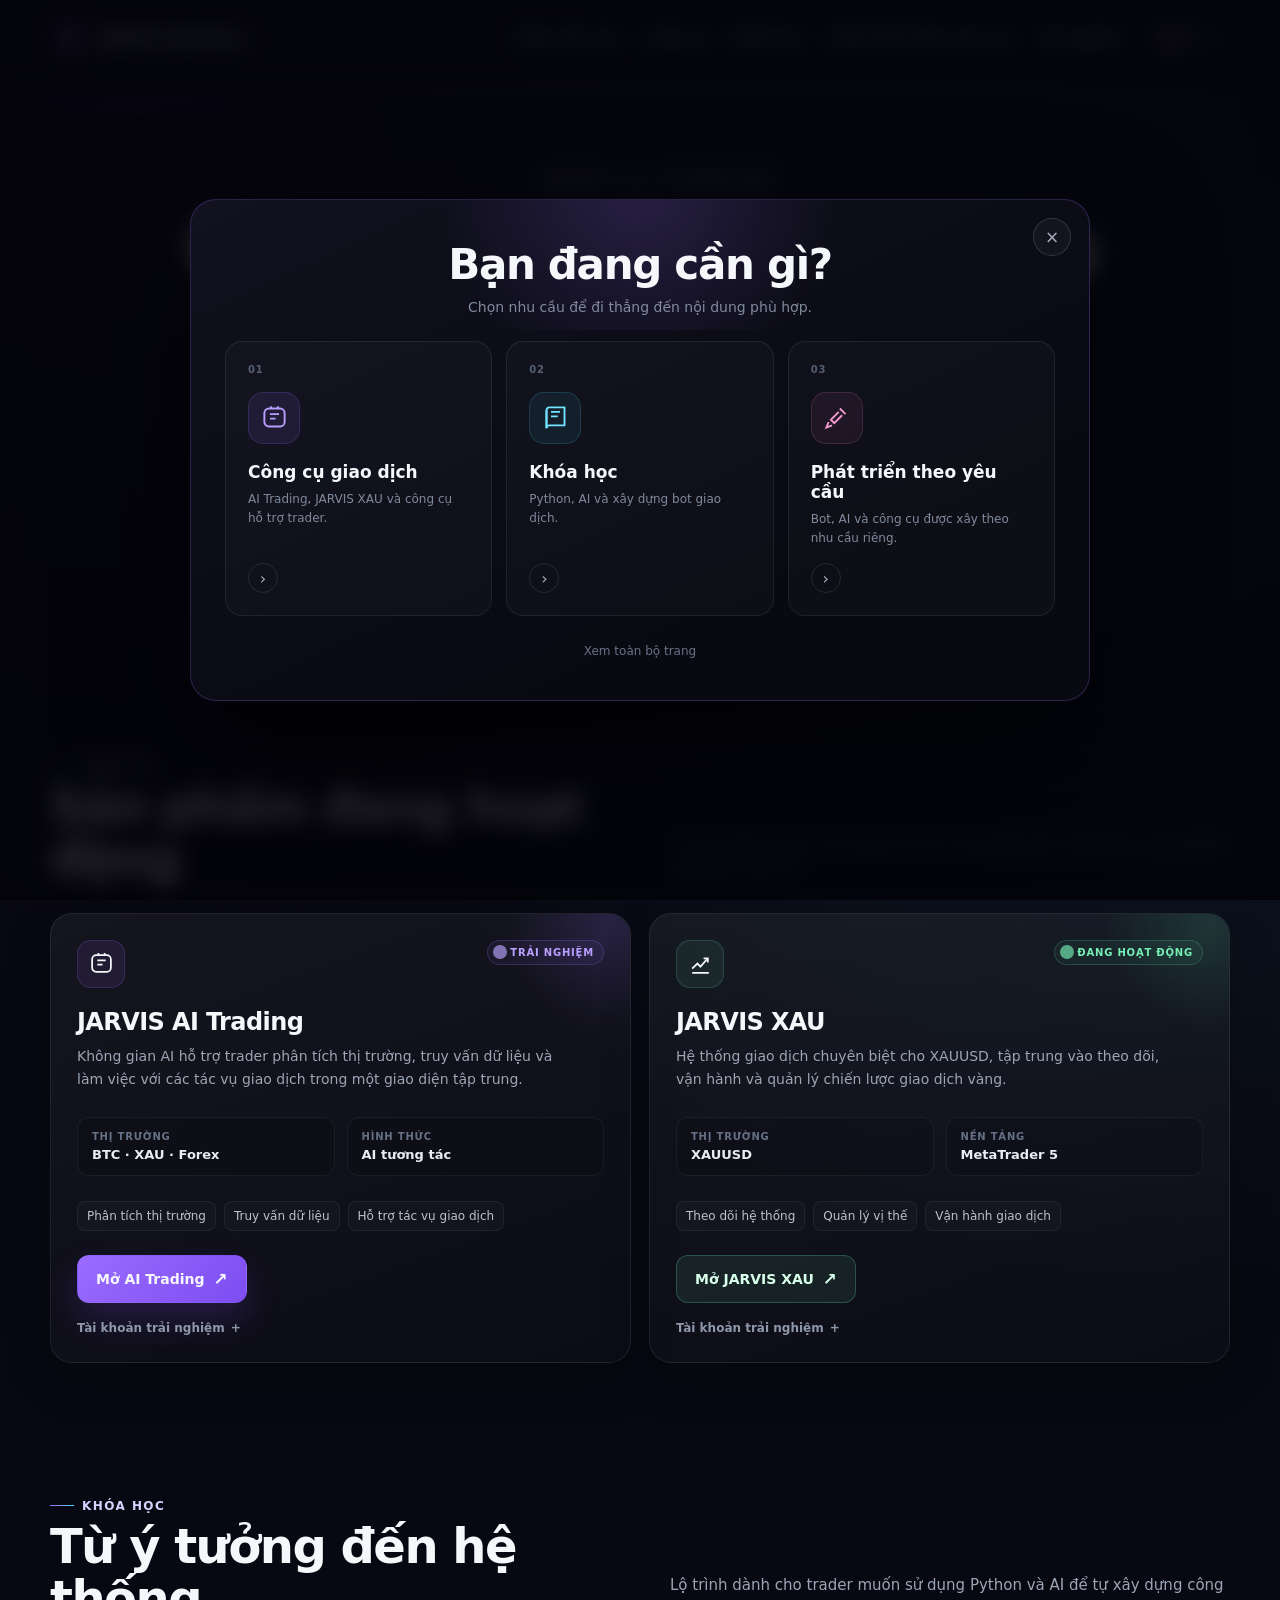
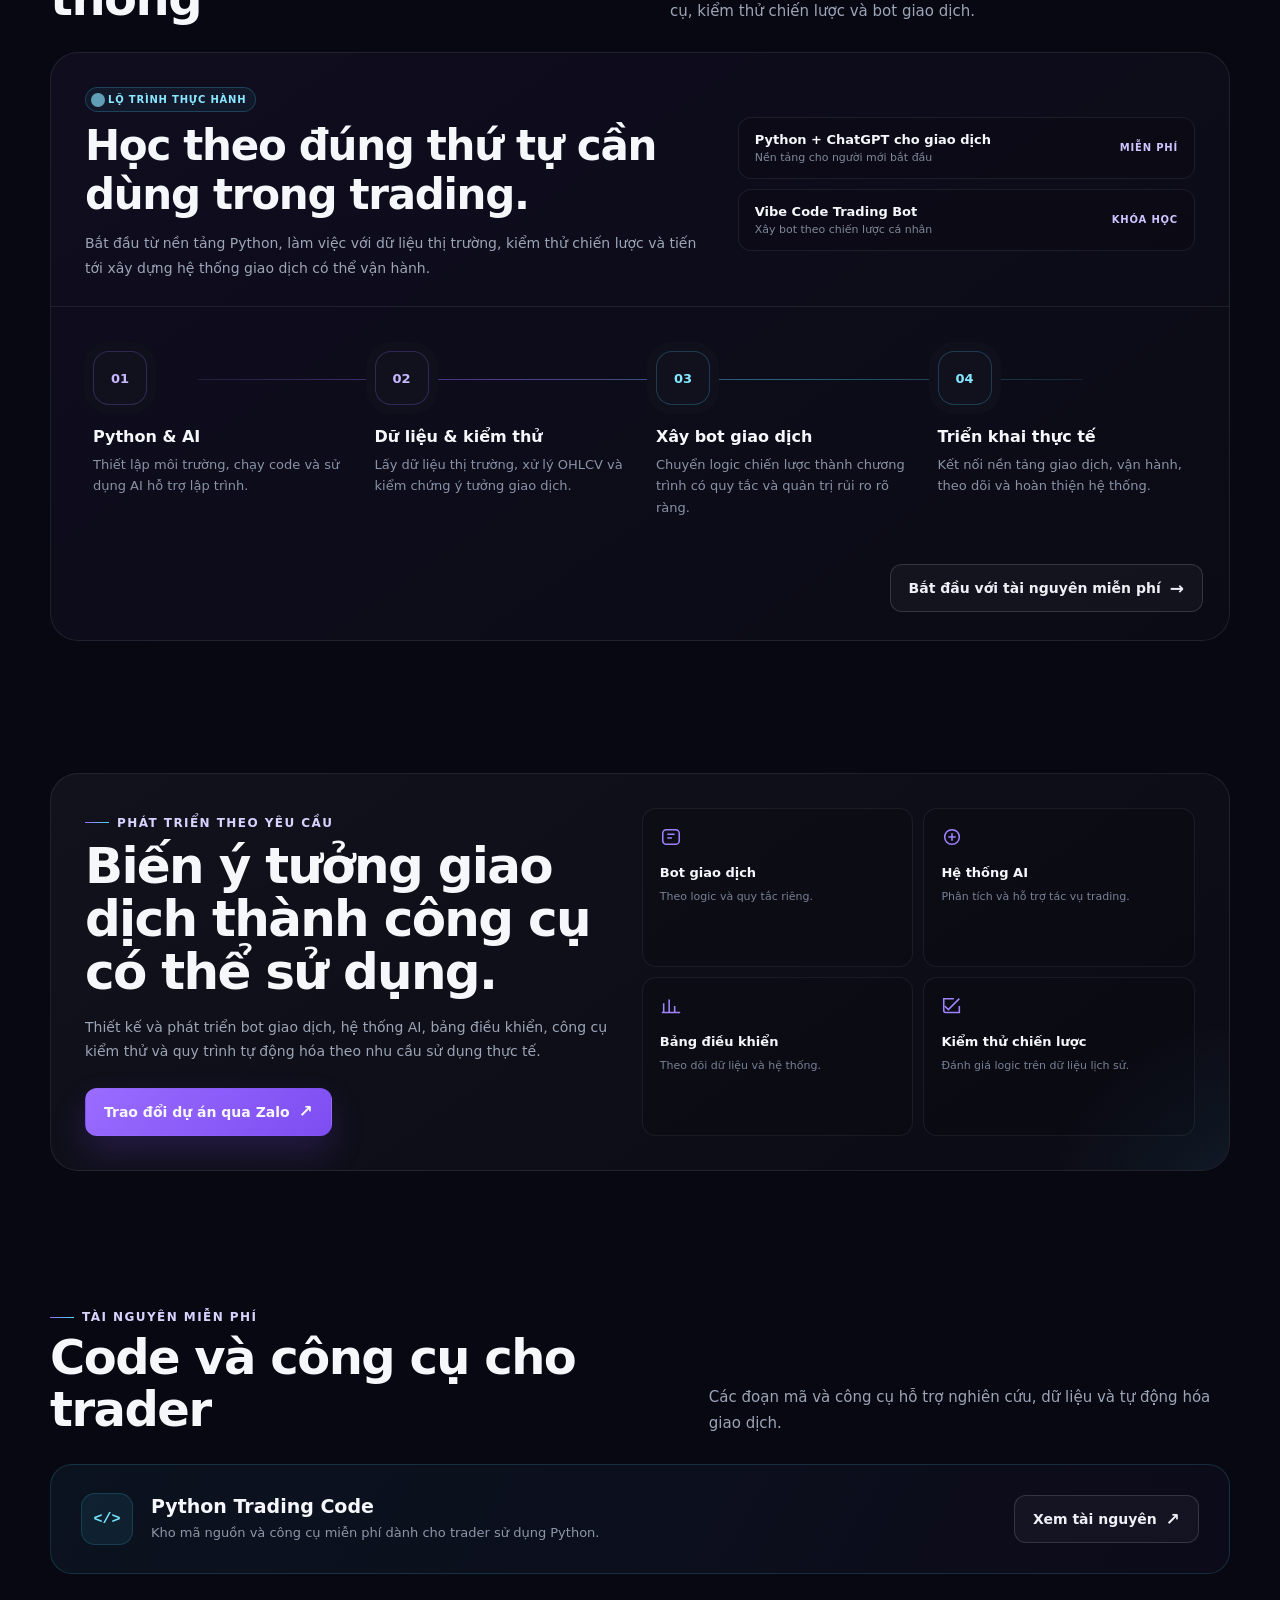
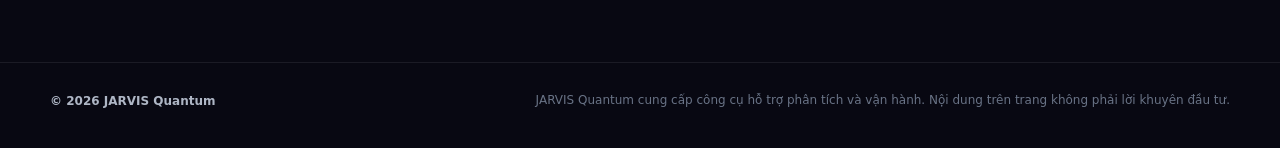
==== commit 5ff03815: "Update index.html" ====
--- a/index.html
+++ b/index.html
@@ -3,518 +3,574 @@
 <head>
   <meta charset="utf-8" />
   <meta name="viewport" content="width=device-width, initial-scale=1, viewport-fit=cover" />
-  <meta name="theme-color" content="#070a12" />
-  <title>JARVIS Quantum | Công nghệ cho giao dịch</title>
-  <meta name="description" content="JARVIS Quantum cung cấp công cụ giao dịch, hệ thống AI, khóa học và dịch vụ phát triển giải pháp theo yêu cầu." />
-  <meta property="og:title" content="JARVIS Quantum" />
-  <meta property="og:description" content="Công cụ giao dịch, hệ thống AI, khóa học và giải pháp phát triển theo yêu cầu." />
-  <meta property="og:type" content="website" />
-
+  <meta name="theme-color" content="#080812" />
+  <meta name="description" content="JARVIS Quantum - AI, bot giao dịch, công cụ, khóa học và giải pháp tự động hóa dành cho trader." />
+  <title>JARVIS Quantum | Công nghệ dành cho trader</title>
   <style>
     :root{
-      --bg:#070a12;
-      --surface:#0d1220;
-      --line:rgba(255,255,255,.09);
-      --text:#f7f8fb;
-      --muted:#a7afc0;
-      --muted-2:#7f889b;
-      --purple:#7769ff;
-      --blue:#2fb8ff;
-      --green:#55e09d;
-      --amber:#f6c85f;
-      --shadow:0 24px 70px rgba(0,0,0,.38);
+      --bg:#080812;
+      --bg-2:#0c0c18;
+      --surface:#11111e;
+      --surface-2:#151525;
+      --text:#f6f7fb;
+      --muted:#9ca5b6;
+      --line:rgba(255,255,255,.08);
+      --line-strong:rgba(255,255,255,.14);
+      --purple:#9a6cff;
+      --purple-2:#7d4df1;
+      --cyan:#46d9ff;
+      --green:#66e6aa;
+      --pink:#f07fc7;
+      --shadow:0 30px 80px rgba(0,0,0,.42);
       --radius:22px;
+      --max:1180px;
     }
-
     *{box-sizing:border-box}
     html{scroll-behavior:smooth}
     body{
-      margin:0;min-height:100vh;color:var(--text);
+      margin:0;
+      min-height:100vh;
+      color:var(--text);
       background:
-        radial-gradient(circle at 15% 0%,rgba(119,105,255,.18),transparent 34%),
-        radial-gradient(circle at 90% 16%,rgba(47,184,255,.11),transparent 30%),
+        radial-gradient(circle at 12% -10%, rgba(154,108,255,.16), transparent 33%),
+        radial-gradient(circle at 92% 12%, rgba(70,217,255,.10), transparent 28%),
         var(--bg);
       font-family:Inter,ui-sans-serif,system-ui,-apple-system,BlinkMacSystemFont,"Segoe UI",Roboto,Arial,sans-serif;
+      -webkit-font-smoothing:antialiased;
     }
-
+    body.modal-open{overflow:hidden}
     a{color:inherit;text-decoration:none}
-    button,a,summary{-webkit-tap-highlight-color:transparent}
     button{font:inherit}
-    .wrap{width:min(100% - 28px,1040px);margin:0 auto;padding:28px 0 46px}
-
-    .nav{display:flex;align-items:center;justify-content:space-between;gap:16px;margin-bottom:54px}
-    .brand{display:flex;align-items:center;gap:11px;font-weight:800;letter-spacing:.2px;white-space:nowrap}
-    .logo{width:42px;height:42px;display:grid;place-items:center;border:1px solid rgba(255,255,255,.14);border-radius:13px;background:linear-gradient(145deg,rgba(119,105,255,.25),rgba(47,184,255,.08));box-shadow:0 10px 30px rgba(119,105,255,.14)}
-    .nav-right{display:flex;align-items:center;gap:12px}
-    .nav-links{display:flex;align-items:center;gap:6px}
-    .nav-links a{padding:8px 10px;color:var(--muted);font-size:13px;font-weight:700;border-radius:10px;transition:.18s ease}
-    .nav-links a:hover{color:#fff;background:rgba(255,255,255,.05)}
-
-    .lang-switch{display:flex;align-items:center;gap:3px;padding:3px;border:1px solid rgba(255,255,255,.1);border-radius:11px;background:rgba(255,255,255,.035)}
-    .lang-btn{border:0;border-radius:8px;background:transparent;color:#7f889b;min-width:34px;height:30px;padding:0 8px;font-size:11px;font-weight:900;letter-spacing:.4px;cursor:pointer;transition:.18s ease}
-    .lang-btn:hover{color:#fff}
-    .lang-btn.active{color:#fff;background:rgba(119,105,255,.22);box-shadow:inset 0 0 0 1px rgba(119,105,255,.28)}
-
-    .hero{text-align:center;padding:8px 0 68px}
-    .eyebrow{display:inline-flex;align-items:center;gap:8px;color:#c9cdff;font-size:13px;font-weight:800;padding:8px 12px;border:1px solid rgba(255,255,255,.1);border-radius:999px;background:rgba(255,255,255,.035)}
-    .dot{width:7px;height:7px;border-radius:50%;background:var(--green);box-shadow:0 0 0 5px rgba(85,224,157,.1)}
-    h1{margin:20px auto 14px;max-width:900px;font-size:clamp(42px,7vw,76px);line-height:1.01;letter-spacing:-2.9px}
-    .gradient{background:linear-gradient(90deg,#fff 6%,#b7b0ff 48%,#70d8ff 100%);-webkit-background-clip:text;background-clip:text;color:transparent}
-    .lead{width:min(100%,720px);margin:0 auto;color:var(--muted);font-size:clamp(16px,2.2vw,20px);line-height:1.72}
-    .hero-action{display:flex;justify-content:center;margin-top:28px}
-
-    .btn{min-height:50px;padding:0 18px;border-radius:14px;display:inline-flex;align-items:center;justify-content:center;gap:9px;font-weight:800;border:1px solid transparent;transition:.18s ease;cursor:pointer}
+    .container{width:min(calc(100% - 34px),var(--max));margin:0 auto}
+
+    /* Header */
+    .site-header{
+      position:sticky;top:0;z-index:60;
+      border-bottom:1px solid transparent;
+      background:rgba(8,8,18,.72);
+      backdrop-filter:blur(16px);
+      -webkit-backdrop-filter:blur(16px);
+      transition:.25s ease;
+    }
+    .site-header.scrolled{border-bottom-color:var(--line);background:rgba(8,8,18,.9)}
+    .nav{height:76px;display:flex;align-items:center;gap:26px}
+    .brand{display:flex;align-items:center;gap:11px;font-weight:850;letter-spacing:-.2px;white-space:nowrap}
+    .brand-mark{width:40px;height:40px;border:1px solid rgba(154,108,255,.28);border-radius:12px;display:grid;place-items:center;background:linear-gradient(145deg,rgba(154,108,255,.22),rgba(70,217,255,.06));box-shadow:0 10px 30px rgba(125,77,241,.12)}
+    .brand-mark svg{width:23px;height:23px}
+    .nav-links{display:flex;align-items:center;gap:24px;margin-left:auto}
+    .nav-links a,.need-trigger{color:#c9cfda;font-size:14px;font-weight:650;transition:.2s ease;background:none;border:0;padding:0;cursor:pointer}
+    .nav-links a:hover,.need-trigger:hover{color:#fff}
+    .lang-switch{display:flex;align-items:center;padding:3px;border:1px solid var(--line-strong);background:rgba(255,255,255,.025);border-radius:10px}
+    .lang-btn{min-width:36px;height:30px;border:0;border-radius:7px;background:transparent;color:#737d90;font-weight:800;font-size:12px;cursor:pointer}
+    .lang-btn.active{background:rgba(154,108,255,.17);color:#fff}
+    .mobile-menu-btn{display:none;margin-left:auto;width:42px;height:42px;border:1px solid var(--line);border-radius:11px;background:rgba(255,255,255,.03);color:#fff;cursor:pointer}
+    .mobile-panel{display:none;padding:0 0 18px;border-top:1px solid var(--line)}
+    .mobile-panel.open{display:grid}
+    .mobile-panel a,.mobile-panel button{padding:14px 2px;text-align:left;border:0;border-bottom:1px solid rgba(255,255,255,.05);background:none;color:#d5dae4;font-weight:650;cursor:pointer}
+
+    /* Shared */
+    section{scroll-margin-top:96px}
+    .eyebrow{display:inline-flex;align-items:center;gap:8px;color:#d8d2ff;font-size:12px;font-weight:800;letter-spacing:.12em;text-transform:uppercase}
+    .eyebrow::before{content:"";width:24px;height:1px;background:linear-gradient(90deg,var(--purple),var(--cyan))}
+    .section-head{display:flex;align-items:end;justify-content:space-between;gap:28px;margin-bottom:28px}
+    .section-head h2{font-size:clamp(30px,4vw,48px);line-height:1.08;letter-spacing:-1.5px;margin:8px 0 0}
+    .section-head p{max-width:560px;margin:0;color:var(--muted);font-size:15px;line-height:1.75}
+    .btn{min-height:48px;padding:0 18px;border-radius:12px;border:1px solid transparent;display:inline-flex;align-items:center;justify-content:center;gap:9px;font-weight:800;font-size:14px;transition:.2s ease;cursor:pointer}
     .btn:hover{transform:translateY(-2px)}
-    .btn-primary{background:linear-gradient(135deg,var(--purple),#5145df);box-shadow:0 14px 34px rgba(119,105,255,.25)}
-    .btn-soft{border-color:rgba(255,255,255,.11);background:rgba(255,255,255,.045);color:#e9ebf4}
-    .btn-soft:hover{border-color:rgba(47,184,255,.36);background:rgba(47,184,255,.07)}
-    .btn-green{border-color:rgba(85,224,157,.34);background:rgba(85,224,157,.08);color:#d9ffe9}
-    .btn-green:hover{border-color:rgba(85,224,157,.56);background:rgba(85,224,157,.12)}
-
-    .section{margin-top:74px;scroll-margin-top:22px}
-    .section-head{display:flex;align-items:end;justify-content:space-between;gap:20px;margin-bottom:18px}
-    .kicker{display:block;margin-bottom:8px;color:#8fdcff;font-size:11px;font-weight:900;letter-spacing:1.2px;text-transform:uppercase}
-    .section-title{margin:0;font-size:clamp(25px,4vw,34px);letter-spacing:-1px}
-    .section-copy{max-width:650px;margin:9px 0 0;color:var(--muted);font-size:15px;line-height:1.65}
-
-    .path-grid{display:grid;grid-template-columns:repeat(3,1fr);gap:14px}
-    .path-card{position:relative;overflow:hidden;min-height:245px;padding:24px;border:1px solid var(--line);border-radius:var(--radius);background:linear-gradient(180deg,rgba(255,255,255,.055),rgba(255,255,255,.022));transition:.2s ease}
-    .path-card:before{content:"";position:absolute;inset:auto -70px -90px auto;width:180px;height:180px;border-radius:50%;background:radial-gradient(circle,rgba(119,105,255,.18),transparent 67%);pointer-events:none}
-    .path-card:hover{transform:translateY(-3px);border-color:rgba(119,105,255,.35);box-shadow:0 18px 45px rgba(0,0,0,.18)}
-    .path-index{color:#6f7890;font-size:12px;font-weight:900;letter-spacing:.8px}
-    .path-icon{width:44px;height:44px;display:grid;place-items:center;margin:26px 0 20px;border-radius:14px;border:1px solid rgba(119,105,255,.22);background:rgba(119,105,255,.12);font-size:20px}
-    .path-card h3{margin:0 0 8px;font-size:21px;letter-spacing:-.5px}
-    .path-card p{margin:0;color:var(--muted);font-size:14px;line-height:1.62}
-    .path-link{display:inline-flex;align-items:center;gap:7px;margin-top:20px;color:#dcd9ff;font-size:13px;font-weight:800}
-
-    .product-grid{display:grid;grid-template-columns:repeat(3,1fr);gap:14px}
-    .product{display:flex;flex-direction:column;min-height:270px;padding:22px;border:1px solid var(--line);border-radius:var(--radius);background:linear-gradient(180deg,rgba(255,255,255,.045),rgba(255,255,255,.02))}
-    .product-top{display:flex;justify-content:space-between;gap:12px;align-items:flex-start}
-    .product-icon{width:42px;height:42px;display:grid;place-items:center;border-radius:13px;background:rgba(47,184,255,.1);border:1px solid rgba(47,184,255,.18);font-size:18px}
-    .badge{display:inline-flex;align-items:center;gap:6px;padding:6px 8px;border-radius:999px;font-size:9px;font-weight:900;letter-spacing:.5px}
-    .badge-live{color:#bff7d8;border:1px solid rgba(85,224,157,.28);background:rgba(85,224,157,.09)}
-    .badge-free{color:#d5f4ff;border:1px solid rgba(47,184,255,.24);background:rgba(47,184,255,.08)}
-    .badge-beta{color:#ddd9ff;border:1px solid rgba(119,105,255,.28);background:rgba(119,105,255,.09)}
-    .mini-dot{width:6px;height:6px;border-radius:50%;background:currentColor}
-    .product h3{margin:22px 0 8px;font-size:19px}
-    .product p{margin:0;color:var(--muted);font-size:14px;line-height:1.6}
-    .product-actions{margin-top:auto;padding-top:22px;display:flex;align-items:center;gap:10px;flex-wrap:wrap}
-    .product-actions .btn{min-height:42px;padding:0 14px;font-size:13px}
-
-    details.demo{margin-top:12px;border-top:1px solid var(--line);padding-top:12px}
-    details.demo summary{cursor:pointer;list-style:none;color:#cfd4e1;font-size:12px;font-weight:800}
-    details.demo summary::-webkit-details-marker{display:none}
-    details.demo summary:after{content:" +";color:#7f8aa2}
-    details.demo[open] summary:after{content:" −"}
-    .demo-box{margin-top:10px;padding:11px 12px;border-radius:12px;background:rgba(119,105,255,.08);border:1px solid rgba(119,105,255,.18);color:#dfe2ff;font-size:12px;line-height:1.65}
-    .demo-box code{color:#fff;font-family:ui-monospace,SFMono-Regular,Menlo,Consolas,monospace}
-
-    .course-grid{display:grid;grid-template-columns:1fr 1fr;gap:14px}
-    .course-card{min-height:245px;padding:24px;border:1px solid var(--line);border-radius:var(--radius);background:linear-gradient(180deg,rgba(255,255,255,.05),rgba(255,255,255,.022));display:flex;flex-direction:column}
-    .course-tag{width:max-content;padding:6px 9px;border-radius:999px;font-size:10px;font-weight:900;letter-spacing:.5px;color:#cbffe1;border:1px solid rgba(85,224,157,.25);background:rgba(85,224,157,.09)}
-    .course-tag.paid{color:#ffe9b5;border-color:rgba(246,200,95,.24);background:rgba(246,200,95,.08)}
-    .course-card h3{margin:22px 0 9px;font-size:22px;letter-spacing:-.5px}
-    .course-card p{margin:0;color:var(--muted);font-size:14px;line-height:1.64}
-    .course-card .course-foot{margin-top:auto;padding-top:22px;color:#d8dce8;font-size:13px;font-weight:800}
-
-    .build-panel{position:relative;overflow:hidden;padding:30px;border-radius:26px;border:1px solid rgba(47,184,255,.17);background:linear-gradient(135deg,rgba(119,105,255,.12),rgba(47,184,255,.055) 52%,rgba(255,255,255,.025));box-shadow:var(--shadow)}
-    .build-panel:after{content:"";position:absolute;width:300px;height:300px;right:-130px;top:-150px;border-radius:50%;background:radial-gradient(circle,rgba(47,184,255,.18),transparent 67%)}
-    .build-content{position:relative;z-index:1;display:grid;grid-template-columns:1.25fr .75fr;gap:28px;align-items:end}
-    .build-title{margin:0;font-size:clamp(29px,4.5vw,46px);line-height:1.07;letter-spacing:-1.7px}
-    .build-copy{margin:14px 0 0;color:var(--muted);line-height:1.7;font-size:15px;max-width:620px}
-    .chips{display:flex;flex-wrap:wrap;gap:8px;margin-top:20px}
-    .chip{padding:8px 10px;border-radius:999px;border:1px solid rgba(255,255,255,.09);background:rgba(255,255,255,.035);color:#c9cfdb;font-size:12px;font-weight:700}
-    .build-cta{display:flex;justify-content:flex-end}
-
-    .lab-card{display:flex;align-items:center;justify-content:space-between;gap:24px;padding:24px;border:1px solid var(--line);border-radius:var(--radius);background:rgba(255,255,255,.03)}
-    .lab-copy h3{margin:0 0 7px;font-size:19px}
-    .lab-copy p{margin:0;color:var(--muted);font-size:14px;line-height:1.6}
-
-    .connect-grid{display:grid;grid-template-columns:repeat(3,1fr);gap:12px}.connect-grid-single{grid-template-columns:minmax(280px,420px)}
-    .connect-card{min-height:92px;padding:17px 18px;display:flex;align-items:center;justify-content:space-between;gap:14px;border:1px solid var(--line);border-radius:18px;background:rgba(255,255,255,.03);transition:.18s ease}
-    a.connect-card:hover{transform:translateY(-2px);border-color:rgba(47,184,255,.35);background:rgba(47,184,255,.06)}
-    .connect-card strong{display:block;font-size:14px}
-    .connect-card span{display:block;margin-top:4px;color:var(--muted-2);font-size:12px}
-    .connect-card.disabled{opacity:.55;cursor:not-allowed}
-
-    .risk{margin-top:48px;padding:17px 0 0;color:#737c8f;font-size:11px;line-height:1.65;border-top:1px solid var(--line)}
-    footer{display:flex;justify-content:space-between;gap:16px;color:#5f687a;font-size:11px;padding-top:18px}
-
-    @media (max-width:820px){
-      .nav-links{display:none}
-      .hero{padding-bottom:50px}
-      .path-grid,.product-grid{grid-template-columns:1fr}
-      .path-card,.product{min-height:auto}
-      .course-grid{grid-template-columns:1fr}
-      .build-content{grid-template-columns:1fr}
-      .build-cta{justify-content:flex-start}
-      .connect-grid{grid-template-columns:1fr}
+    .btn-primary{background:linear-gradient(135deg,var(--purple),var(--purple-2));box-shadow:0 16px 34px rgba(125,77,241,.2)}
+    .btn-secondary{border-color:var(--line-strong);background:rgba(255,255,255,.035);color:#eef0f5}
+    .btn-green{border-color:rgba(102,230,170,.25);background:rgba(102,230,170,.09);color:#d7ffea}
+    .arrow{font-size:17px;line-height:1}
+    .badge{display:inline-flex;align-items:center;gap:7px;padding:6px 9px;border-radius:999px;border:1px solid var(--line);font-size:10px;font-weight:850;letter-spacing:.08em;text-transform:uppercase;color:#c9d0dc;background:rgba(255,255,255,.025)}
+    .badge::before{content:"";width:6px;height:6px;border-radius:50%;background:currentColor;box-shadow:0 0 0 4px currentColor;opacity:.65}
+    .badge.live{color:#76efb5;border-color:rgba(102,230,170,.2);background:rgba(102,230,170,.06)}
+    .badge.demo{color:#bba4ff;border-color:rgba(154,108,255,.22);background:rgba(154,108,255,.07)}
+    .badge.free{color:#8ae7ff;border-color:rgba(70,217,255,.22);background:rgba(70,217,255,.06)}
+
+    /* Hero */
+    .hero{padding:88px 0 78px;text-align:center;position:relative;overflow:hidden}
+    .hero::after{content:"";position:absolute;left:50%;bottom:0;width:min(900px,88vw);height:1px;transform:translateX(-50%);background:linear-gradient(90deg,transparent,rgba(154,108,255,.5),rgba(70,217,255,.38),transparent)}
+    .hero h1{max-width:930px;margin:20px auto 20px;font-size:clamp(46px,7.6vw,86px);line-height:.98;letter-spacing:-4.4px}
+    .hero h1 span{background:linear-gradient(90deg,#fff 10%,#c8b9ff 52%,#7ce5ff 100%);-webkit-background-clip:text;background-clip:text;color:transparent}
+    .hero-lead{width:min(100%,720px);margin:0 auto;color:#aab2c2;font-size:clamp(16px,2vw,19px);line-height:1.75}
+    .hero-actions{display:flex;justify-content:center;flex-wrap:wrap;gap:11px;margin-top:30px}
+    .trust-row{display:flex;justify-content:center;gap:24px;flex-wrap:wrap;margin-top:34px;color:#737d90;font-size:12px;font-weight:650}
+    .trust-row span{display:inline-flex;align-items:center;gap:7px}
+    .trust-row i{width:5px;height:5px;border-radius:50%;background:rgba(255,255,255,.35)}
+
+    /* Products */
+    .products{padding:86px 0 38px}
+    .product-grid{display:grid;grid-template-columns:1fr 1fr;gap:18px}
+    .product-card{position:relative;overflow:hidden;min-height:390px;padding:26px;border:1px solid var(--line);border-radius:var(--radius);background:linear-gradient(160deg,rgba(255,255,255,.055),rgba(255,255,255,.018));box-shadow:0 16px 48px rgba(0,0,0,.18);transition:.25s ease}
+    .product-card:hover{transform:translateY(-4px);border-color:rgba(154,108,255,.28);box-shadow:0 24px 60px rgba(0,0,0,.28)}
+    .product-card::before{content:"";position:absolute;width:220px;height:220px;right:-90px;top:-100px;border-radius:50%;background:radial-gradient(circle,rgba(154,108,255,.16),transparent 68%);pointer-events:none}
+    .product-card.xau::before{background:radial-gradient(circle,rgba(102,230,170,.13),transparent 68%)}
+    .product-top{display:flex;justify-content:space-between;align-items:flex-start;gap:18px}
+    .product-icon{width:48px;height:48px;border-radius:14px;display:grid;place-items:center;background:rgba(154,108,255,.1);border:1px solid rgba(154,108,255,.18);margin-bottom:20px}
+    .xau .product-icon{background:rgba(102,230,170,.08);border-color:rgba(102,230,170,.18)}
+    .product-icon svg{width:25px;height:25px}
+    .product-card h3{font-size:24px;letter-spacing:-.6px;margin:0 0 9px}
+    .product-desc{color:var(--muted);font-size:14px;line-height:1.7;margin:0;max-width:500px}
+    .spec-grid{display:grid;grid-template-columns:1fr 1fr;gap:12px;margin:25px 0}
+    .spec{padding:13px 14px;border:1px solid rgba(255,255,255,.055);border-radius:12px;background:rgba(0,0,0,.12)}
+    .spec-label{display:block;color:#667084;font-size:10px;font-weight:800;letter-spacing:.08em;text-transform:uppercase;margin-bottom:5px}
+    .spec-value{display:block;color:#e9ecf2;font-size:13px;font-weight:700}
+    .feature-list{display:flex;flex-wrap:wrap;gap:8px;margin:0 0 24px;padding:0;list-style:none}
+    .feature-list li{font-size:12px;color:#bbc2cf;padding:7px 9px;border:1px solid rgba(255,255,255,.06);border-radius:8px;background:rgba(255,255,255,.025)}
+    .card-actions{display:flex;gap:10px;flex-wrap:wrap;margin-top:auto}
+    details.demo-box{margin-top:14px}
+    details.demo-box summary{cursor:pointer;color:#8e98aa;font-size:12px;font-weight:700;list-style:none;display:inline-flex;align-items:center;gap:6px}
+    details.demo-box summary::-webkit-details-marker{display:none}
+    .demo-credentials{margin-top:10px;padding:11px 12px;border:1px solid rgba(255,255,255,.06);border-radius:10px;background:rgba(0,0,0,.18);color:#b8bfcc;font:12px/1.6 ui-monospace,SFMono-Regular,Menlo,Consolas,monospace}
+
+    /* Course */
+    .courses{padding:90px 0 42px}
+    .course-shell{border:1px solid var(--line);border-radius:28px;background:linear-gradient(145deg,rgba(154,108,255,.055),rgba(255,255,255,.015));overflow:hidden}
+    .course-intro{padding:34px 34px 26px;display:grid;grid-template-columns:1.15fr .85fr;gap:34px;border-bottom:1px solid var(--line)}
+    .course-intro h3{font-size:clamp(26px,3.3vw,42px);line-height:1.15;letter-spacing:-1.3px;margin:10px 0 12px}
+    .course-intro p{margin:0;color:var(--muted);font-size:14px;line-height:1.75;max-width:620px}
+    .course-options{display:grid;gap:10px;align-content:center}
+    .course-option{padding:14px 16px;border:1px solid rgba(255,255,255,.075);border-radius:13px;background:rgba(0,0,0,.12);display:flex;align-items:center;justify-content:space-between;gap:16px}
+    .course-option strong{display:block;font-size:13px;margin-bottom:4px}
+    .course-option span{display:block;color:#7f899a;font-size:11px}
+    .course-option b{font-size:10px;color:#cfc4ff;letter-spacing:.08em}
+    .roadmap{display:grid;grid-template-columns:repeat(4,1fr);position:relative;padding:26px}
+    .roadmap::before{content:"";position:absolute;left:12.5%;right:12.5%;top:72px;height:1px;background:linear-gradient(90deg,rgba(154,108,255,.15),rgba(154,108,255,.48),rgba(70,217,255,.42),rgba(70,217,255,.12))}
+    .roadmap-card{position:relative;padding:18px 16px 20px;z-index:1}
+    .step-number{width:54px;height:54px;border-radius:16px;display:grid;place-items:center;border:1px solid rgba(154,108,255,.24);background:#11111e;color:#c7b7ff;font-size:13px;font-weight:900;box-shadow:0 0 0 9px #10101c;margin-bottom:22px}
+    .roadmap-card:nth-child(3) .step-number,.roadmap-card:nth-child(4) .step-number{border-color:rgba(70,217,255,.22);color:#84e8ff}
+    .roadmap-card h4{font-size:16px;margin:0 0 8px}
+    .roadmap-card p{margin:0;color:#8993a5;font-size:13px;line-height:1.65}
+    .course-cta{padding:0 26px 28px;display:flex;justify-content:flex-end}
+
+    /* Build */
+    .build{padding:90px 0 42px}
+    .build-panel{display:grid;grid-template-columns:1fr 1.05fr;gap:30px;padding:34px;border:1px solid var(--line);border-radius:28px;background:linear-gradient(145deg,rgba(255,255,255,.045),rgba(255,255,255,.015));position:relative;overflow:hidden}
+    .build-panel::after{content:"";position:absolute;width:460px;height:460px;border-radius:50%;right:-260px;bottom:-300px;background:radial-gradient(circle,rgba(70,217,255,.1),transparent 68%)}
+    .build-copy h2{font-size:clamp(31px,4vw,50px);letter-spacing:-1.7px;line-height:1.06;margin:10px 0 16px}
+    .build-copy p{color:var(--muted);font-size:14px;line-height:1.75;margin:0 0 24px;max-width:540px}
+    .service-grid{display:grid;grid-template-columns:1fr 1fr;gap:10px;position:relative;z-index:1}
+    .service-item{padding:17px;border:1px solid rgba(255,255,255,.065);border-radius:14px;background:rgba(0,0,0,.12)}
+    .service-item svg{width:22px;height:22px;margin-bottom:13px;color:#9f82ff}
+    .service-item strong{display:block;font-size:13px;margin-bottom:5px}
+    .service-item span{color:#778195;font-size:11px;line-height:1.45}
+
+    /* Resources */
+    .resources{padding:90px 0 88px}
+    .resource-card{display:flex;align-items:center;justify-content:space-between;gap:28px;padding:28px 30px;border:1px solid rgba(70,217,255,.16);border-radius:22px;background:linear-gradient(120deg,rgba(70,217,255,.055),rgba(154,108,255,.035));transition:.25s ease}
+    .resource-card:hover{transform:translateY(-3px);border-color:rgba(70,217,255,.3)}
+    .resource-main{display:flex;align-items:center;gap:18px}
+    .resource-icon{width:52px;height:52px;display:grid;place-items:center;border-radius:14px;background:rgba(70,217,255,.08);border:1px solid rgba(70,217,255,.16);color:#77e4ff;font:800 15px ui-monospace,SFMono-Regular,Menlo,Consolas,monospace}
+    .resource-card h3{margin:0 0 6px;font-size:19px}
+    .resource-card p{margin:0;color:#8d97a9;font-size:13px;line-height:1.55}
+
+    /* Footer */
+    footer{border-top:1px solid var(--line);padding:28px 0 38px;color:#697386;font-size:12px}
+    .footer-row{display:flex;align-items:center;justify-content:space-between;gap:20px}
+    .footer-brand{color:#aeb6c5;font-weight:800}
+    .risk{max-width:700px;line-height:1.6;text-align:right}
+
+    /* Need modal */
+    .need-overlay{position:fixed;inset:0;z-index:120;background:rgba(3,3,9,.84);backdrop-filter:blur(11px);-webkit-backdrop-filter:blur(11px);display:flex;align-items:center;justify-content:center;padding:20px;opacity:0;pointer-events:none;transition:opacity .25s ease}
+    .need-overlay.visible{opacity:1;pointer-events:auto}
+    .need-modal{width:min(900px,100%);position:relative;border:1px solid rgba(154,108,255,.24);border-radius:26px;background:linear-gradient(155deg,#11111f,#090912 72%);box-shadow:0 40px 120px rgba(0,0,0,.58);padding:34px;transform:translateY(10px) scale(.985);transition:transform .3s ease;overflow:hidden}
+    .need-overlay.visible .need-modal{transform:translateY(0) scale(1)}
+    .need-modal::before{content:"";position:absolute;left:50%;top:-150px;transform:translateX(-50%);width:520px;height:280px;background:radial-gradient(circle,rgba(154,108,255,.18),transparent 67%);pointer-events:none}
+    .need-close{position:absolute;right:18px;top:18px;width:38px;height:38px;border-radius:50%;border:1px solid var(--line-strong);background:rgba(255,255,255,.035);color:#aab2bf;cursor:pointer;font-size:17px}
+    .need-head{text-align:center;position:relative;z-index:1;margin:6px auto 26px}
+    .need-head h2{font-size:clamp(28px,4vw,42px);letter-spacing:-1.3px;margin:0 0 10px}
+    .need-head p{margin:0;color:#818b9e;font-size:14px}
+    .need-grid{display:grid;grid-template-columns:repeat(3,1fr);gap:14px;position:relative;z-index:1}
+    .need-card{min-height:224px;padding:22px;border:1px solid rgba(255,255,255,.075);border-radius:17px;background:rgba(255,255,255,.025);display:flex;flex-direction:column;align-items:flex-start;text-align:left;cursor:pointer;color:inherit;transition:.25s ease}
+    .need-card:hover{transform:translateY(-4px);background:rgba(154,108,255,.055);border-color:rgba(154,108,255,.36);box-shadow:0 16px 34px rgba(0,0,0,.2)}
+    .need-card:nth-child(2):hover{background:rgba(70,217,255,.045);border-color:rgba(70,217,255,.32)}
+    .need-card:nth-child(3):hover{background:rgba(240,127,199,.04);border-color:rgba(240,127,199,.28)}
+    .need-num{font-size:10px;font-weight:900;letter-spacing:.08em;color:#555f72;margin-bottom:17px}
+    .need-icon{width:52px;height:52px;border-radius:15px;display:grid;place-items:center;background:rgba(154,108,255,.1);border:1px solid rgba(154,108,255,.18);margin-bottom:18px;color:#b89fff}
+    .need-card:nth-child(2) .need-icon{background:rgba(70,217,255,.07);border-color:rgba(70,217,255,.16);color:#72e3ff}
+    .need-card:nth-child(3) .need-icon{background:rgba(240,127,199,.07);border-color:rgba(240,127,199,.16);color:#f398ce}
+    .need-icon svg{width:27px;height:27px}
+    .need-card strong{font-size:17px;margin-bottom:8px}
+    .need-card small{color:#7f899c;font-size:12px;line-height:1.55;flex:1}
+    .need-card .go{margin-top:16px;width:30px;height:30px;border-radius:50%;display:grid;place-items:center;border:1px solid rgba(255,255,255,.1);color:#a7afbe}
+    .need-foot{text-align:center;margin-top:20px;position:relative;z-index:1}
+    .need-foot button{border:0;background:none;color:#697386;font-size:12px;cursor:pointer;padding:8px}
+    .need-foot button:hover{color:#cbd1dc}
+
+    @media(max-width:980px){
+      .nav-links{display:none}.mobile-menu-btn{display:grid;place-items:center}.lang-switch{margin-left:0}
+      .hero{padding-top:70px}.hero h1{letter-spacing:-3px}
+      .section-head{align-items:flex-start;flex-direction:column}
+      .product-grid{grid-template-columns:1fr}
+      .course-intro{grid-template-columns:1fr}
+      .roadmap{grid-template-columns:1fr 1fr;gap:2px}
+      .roadmap::before{display:none}.step-number{box-shadow:none}
+      .build-panel{grid-template-columns:1fr}
+      .need-grid{grid-template-columns:1fr}.need-card{min-height:unset;display:grid;grid-template-columns:auto 1fr auto;column-gap:14px;align-items:center}.need-num{display:none}.need-icon{margin:0;grid-row:1/3}.need-card strong{margin:0}.need-card small{grid-column:2;margin-top:5px}.need-card .go{grid-column:3;grid-row:1/3;margin:0}
     }
-    @media (max-width:620px){
-      .wrap{width:min(100% - 22px,1040px);padding-top:18px}
-      .nav{margin-bottom:38px}
-      .brand span:last-child{font-size:14px}
-      .logo{width:38px;height:38px}
-      .lang-btn{min-width:32px;height:28px;padding:0 7px}
-      h1{letter-spacing:-1.8px}
-      .section{margin-top:58px}
-      .section-head{align-items:flex-start;flex-direction:column}
-      .hero-action .btn{width:100%}
-      .lab-card{align-items:flex-start;flex-direction:column}
-      .lab-card .btn{width:100%}
-      .build-panel{padding:24px 20px}
-      footer{flex-direction:column}
+    @media(max-width:640px){
+      .container{width:min(calc(100% - 22px),var(--max))}.nav{height:68px;gap:10px}.brand span:last-child{font-size:14px}.brand-mark{width:36px;height:36px}.lang-switch{margin-left:auto}.mobile-menu-btn{width:38px;height:38px}
+      .hero{padding:58px 0 60px}.hero h1{font-size:clamp(42px,14vw,62px);letter-spacing:-2.7px}.hero-lead{font-size:15px}.hero-actions{display:grid}.hero-actions .btn{width:100%}.trust-row{gap:10px 18px}
+      .products,.courses,.build,.resources{padding-top:68px}.section-head h2{font-size:34px}
+      .product-card{padding:20px;min-height:auto}.product-top{align-items:center}.product-card h3{font-size:21px}.spec-grid{grid-template-columns:1fr 1fr}.card-actions{display:grid}.card-actions .btn{width:100%}
+      .course-shell{border-radius:21px}.course-intro{padding:24px 20px 20px}.roadmap{grid-template-columns:1fr;padding:14px 18px}.roadmap-card{display:grid;grid-template-columns:auto 1fr;column-gap:14px;padding:14px 0}.step-number{width:46px;height:46px;margin:0;grid-row:1/3}.roadmap-card h4{align-self:end}.roadmap-card p{grid-column:2}.course-cta{padding:4px 20px 22px}.course-cta .btn{width:100%}
+      .build-panel{padding:24px 20px;border-radius:21px}.service-grid{grid-template-columns:1fr 1fr}.service-item{padding:14px}
+      .resource-card{align-items:flex-start;flex-direction:column;padding:22px}.resource-main{align-items:flex-start}.resource-card .btn{width:100%}
+      .footer-row{flex-direction:column;align-items:flex-start}.risk{text-align:left}
+      .need-overlay{padding:12px}.need-modal{padding:28px 16px 18px;border-radius:20px}.need-head{padding:0 24px}.need-head h2{font-size:29px}.need-card{padding:15px}.need-icon{width:46px;height:46px}.need-card strong{font-size:15px}
     }
+    @media(max-width:390px){.service-grid,.spec-grid{grid-template-columns:1fr}}
   </style>
 </head>
 <body>
-  <main class="wrap">
-    <nav class="nav">
-      <a class="brand" href="#top" aria-label="JARVIS Quantum">
-        <span class="logo" aria-hidden="true">
-          <svg width="23" height="23" viewBox="0 0 24 24" fill="none">
-            <path d="M4 7.2 12 3l8 4.2v9.6L12 21l-8-4.2V7.2Z" stroke="white" stroke-width="1.6"/>
-            <path d="m8 9 4-2 4 2v5.8L12 17l-4-2.2V9Z" fill="rgba(119,105,255,.8)"/>
-          </svg>
-        </span>
-        <span>JARVIS Quantum</span>
-      </a>
-
-      <div class="nav-right">
-        <div class="nav-links" data-i18n-aria="navAria" aria-label="Điều hướng nhanh">
+  <header class="site-header" id="siteHeader">
+    <div class="container">
+      <nav class="nav" aria-label="Điều hướng chính">
+        <a class="brand" href="#top" aria-label="JARVIS Quantum">
+          <span class="brand-mark" aria-hidden="true">
+            <svg viewBox="0 0 24 24" fill="none"><path d="M4 7.2 12 3l8 4.2v9.6L12 21l-8-4.2V7.2Z" stroke="white" stroke-width="1.5"/><path d="m8 9 4-2 4 2v5.8L12 17l-4-2.2V9Z" fill="rgba(154,108,255,.82)"/></svg>
+          </span>
+          <span>JARVIS Quantum</span>
+        </a>
+        <div class="nav-links">
+          <button class="need-trigger" type="button" data-i18n="navNeed">Chọn nhu cầu</button>
           <a href="#tools" data-i18n="navTools">Công cụ</a>
           <a href="#courses" data-i18n="navCourses">Khóa học</a>
-          <a href="#custom" data-i18n="navCustom">Theo yêu cầu</a>
-          <a href="#connect" data-i18n="navConnect">Liên hệ</a>
-        </div>
-        <div class="lang-switch" role="group" data-i18n-aria="langAria" aria-label="Chọn ngôn ngữ">
-          <button class="lang-btn active" type="button" data-lang="vi" aria-pressed="true">VI</button>
-          <button class="lang-btn" type="button" data-lang="en" aria-pressed="false">EN</button>
-        </div>
-      </div>
-    </nav>
-
-    <section class="hero" id="top">
-      <span class="eyebrow"><span class="dot"></span><span data-i18n="heroEyebrow">Hệ sinh thái công nghệ cho giao dịch</span></span>
-      <h1 data-i18n-html="heroTitle">Công nghệ <span class="gradient">cho giao dịch hiện đại</span></h1>
-      <p class="lead" data-i18n="heroLead">Công cụ phân tích, hệ thống AI, khóa học và giải pháp tự động hóa được phát triển cho nhu cầu giao dịch thực tế.</p>
-      <div class="hero-action">
-        <a class="btn btn-primary" href="#paths"><span data-i18n="heroCta">Khám phá sản phẩm</span> <span aria-hidden="true">↓</span></a>
+          <a href="#build" data-i18n="navBuild">Phát triển theo yêu cầu</a>
+          <a href="#resources" data-i18n="navResources">Tài nguyên</a>
+        </div>
+        <div class="lang-switch" aria-label="Ngôn ngữ">
+          <button class="lang-btn active" type="button" data-lang="vi">VI</button>
+          <button class="lang-btn" type="button" data-lang="en">EN</button>
+        </div>
+        <button class="mobile-menu-btn" id="mobileMenuBtn" type="button" aria-label="Mở menu" aria-expanded="false">☰</button>
+      </nav>
+      <div class="mobile-panel" id="mobilePanel">
+        <button class="need-trigger" type="button" data-i18n="navNeed">Chọn nhu cầu</button>
+        <a href="#tools" data-i18n="navTools">Công cụ</a>
+        <a href="#courses" data-i18n="navCourses">Khóa học</a>
+        <a href="#build" data-i18n="navBuild">Phát triển theo yêu cầu</a>
+        <a href="#resources" data-i18n="navResources">Tài nguyên</a>
+      </div>
+    </div>
+  </header>
+
+  <main id="top">
+    <section class="hero">
+      <div class="container">
+        <div class="eyebrow" data-i18n="heroEyebrow">Trading · AI · Tự động hóa</div>
+        <h1 data-i18n-html="heroTitle">Công nghệ dành cho <span>trader.</span></h1>
+        <p class="hero-lead" data-i18n="heroLead">AI, bot giao dịch và công cụ hỗ trợ nghiên cứu, phân tích và tự động hóa quy trình giao dịch.</p>
+        <div class="hero-actions">
+          <a class="btn btn-primary" href="#tools"><span data-i18n="heroTools">Khám phá công cụ</span><span class="arrow">→</span></a>
+          <a class="btn btn-secondary" href="#courses"><span data-i18n="heroCourses">Xem khóa học</span></a>
+        </div>
+        <div class="trust-row" aria-label="Điểm nổi bật">
+          <span><i></i><b data-i18n="trust1">Công cụ dùng thử trực tiếp</b></span>
+          <span><i></i><b data-i18n="trust2">Tài nguyên miễn phí</b></span>
+          <span><i></i><b data-i18n="trust3">Phát triển theo nhu cầu thực tế</b></span>
+        </div>
       </div>
     </section>
 
-    <section class="section" id="paths">
-      <div class="section-head">
-        <div>
-          <span class="kicker" data-i18n="pathsKicker">LỰA CHỌN THEO NHU CẦU</span>
-          <h2 class="section-title" data-i18n="pathsTitle">Bắt đầu từ mục phù hợp</h2>
-          <p class="section-copy" data-i18n="pathsCopy">Chọn nhóm phù hợp để xem công cụ, khóa học hoặc dịch vụ phát triển theo yêu cầu.</p>
-        </div>
-      </div>
-
-      <div class="path-grid">
-        <a class="path-card" href="#tools">
-          <span class="path-index" data-i18n="path1Index">01 / CÔNG CỤ</span>
-          <div class="path-icon" aria-hidden="true">◫</div>
-          <h3 data-i18n="path1Title">Sử dụng công cụ giao dịch</h3>
-          <p data-i18n="path1Copy">Trải nghiệm các sản phẩm JARVIS và công cụ hỗ trợ phân tích, vận hành giao dịch.</p>
-          <span class="path-link"><span data-i18n="path1Link">Xem công cụ</span> <span aria-hidden="true">→</span></span>
+    <section class="products" id="tools">
+      <div class="container">
+        <div class="section-head">
+          <div>
+            <div class="eyebrow" data-i18n="toolsEyebrow">Công cụ</div>
+            <h2 data-i18n="toolsTitle">Sản phẩm đang hoạt động</h2>
+          </div>
+          <p data-i18n="toolsLead">Các hệ thống được xây dựng cho nhu cầu phân tích, theo dõi và vận hành giao dịch thực tế.</p>
+        </div>
+
+        <div class="product-grid">
+          <article class="product-card">
+            <div class="product-top">
+              <div>
+                <div class="product-icon" aria-hidden="true">
+                  <svg viewBox="0 0 24 24" fill="none" stroke="currentColor" stroke-width="1.7"><path d="M8 9h8M8 13h5"/><rect x="3" y="4" width="18" height="16" rx="4"/><path d="M9 4V2M15 4V2"/></svg>
+                </div>
+                <h3>JARVIS AI Trading</h3>
+              </div>
+              <span class="badge demo" data-i18n="badgeDemo">Trải nghiệm</span>
+            </div>
+            <p class="product-desc" data-i18n="aiDesc">Không gian AI hỗ trợ trader phân tích thị trường, truy vấn dữ liệu và làm việc với các tác vụ giao dịch trong một giao diện tập trung.</p>
+            <div class="spec-grid">
+              <div class="spec"><span class="spec-label" data-i18n="specMarket">Thị trường</span><span class="spec-value">BTC · XAU · Forex</span></div>
+              <div class="spec"><span class="spec-label" data-i18n="specMode">Hình thức</span><span class="spec-value" data-i18n="aiMode">AI tương tác</span></div>
+            </div>
+            <ul class="feature-list">
+              <li data-i18n="aiFeature1">Phân tích thị trường</li>
+              <li data-i18n="aiFeature2">Truy vấn dữ liệu</li>
+              <li data-i18n="aiFeature3">Hỗ trợ tác vụ giao dịch</li>
+            </ul>
+            <div class="card-actions">
+              <a class="btn btn-primary" href="https://titan-ai.ngrok.app/" target="_blank" rel="noopener noreferrer"><span data-i18n="openAI">Mở AI Trading</span><span class="arrow">↗</span></a>
+            </div>
+            <details class="demo-box">
+              <summary><span data-i18n="demoAccount">Tài khoản trải nghiệm</span> +</summary>
+              <div class="demo-credentials">ID: Javis_Free1<br>Password: 123456</div>
+            </details>
+          </article>
+
+          <article class="product-card xau">
+            <div class="product-top">
+              <div>
+                <div class="product-icon" aria-hidden="true">
+                  <svg viewBox="0 0 24 24" fill="none" stroke="currentColor" stroke-width="1.7"><path d="M4 17 9 12l3 3 7-8"/><path d="M15 7h4v4"/><path d="M4 21h16"/></svg>
+                </div>
+                <h3>JARVIS XAU</h3>
+              </div>
+              <span class="badge live" data-i18n="badgeLive">Đang hoạt động</span>
+            </div>
+            <p class="product-desc" data-i18n="xauDesc">Hệ thống giao dịch chuyên biệt cho XAUUSD, tập trung vào theo dõi, vận hành và quản lý chiến lược giao dịch vàng.</p>
+            <div class="spec-grid">
+              <div class="spec"><span class="spec-label" data-i18n="specMarket">Thị trường</span><span class="spec-value">XAUUSD</span></div>
+              <div class="spec"><span class="spec-label" data-i18n="specPlatform">Nền tảng</span><span class="spec-value">MetaTrader 5</span></div>
+            </div>
+            <ul class="feature-list">
+              <li data-i18n="xauFeature1">Theo dõi hệ thống</li>
+              <li data-i18n="xauFeature2">Quản lý vị thế</li>
+              <li data-i18n="xauFeature3">Vận hành giao dịch</li>
+            </ul>
+            <div class="card-actions">
+              <a class="btn btn-green" href="https://javisxau.ngrok-free.app" target="_blank" rel="noopener noreferrer"><span data-i18n="openXAU">Mở JARVIS XAU</span><span class="arrow">↗</span></a>
+            </div>
+            <details class="demo-box">
+              <summary><span data-i18n="demoAccount">Tài khoản trải nghiệm</span> +</summary>
+              <div class="demo-credentials">ID: Javis_Free1<br>Password: 123456</div>
+            </details>
+          </article>
+        </div>
+      </div>
+    </section>
+
+    <section class="courses" id="courses">
+      <div class="container">
+        <div class="section-head">
+          <div>
+            <div class="eyebrow" data-i18n="courseEyebrow">Khóa học</div>
+            <h2 data-i18n="courseTitle">Từ ý tưởng đến hệ thống</h2>
+          </div>
+          <p data-i18n="courseLead">Lộ trình dành cho trader muốn sử dụng Python và AI để tự xây dựng công cụ, kiểm thử chiến lược và bot giao dịch.</p>
+        </div>
+
+        <div class="course-shell">
+          <div class="course-intro">
+            <div>
+              <span class="badge free" data-i18n="coursePathBadge">Lộ trình thực hành</span>
+              <h3 data-i18n="coursePathTitle">Học theo đúng thứ tự cần dùng trong trading.</h3>
+              <p data-i18n="coursePathDesc">Bắt đầu từ nền tảng Python, làm việc với dữ liệu thị trường, kiểm thử chiến lược và tiến tới xây dựng hệ thống giao dịch có thể vận hành.</p>
+            </div>
+            <div class="course-options">
+              <div class="course-option">
+                <div><strong data-i18n="freeCourseName">Python + ChatGPT cho giao dịch</strong><span data-i18n="freeCourseDesc">Nền tảng cho người mới bắt đầu</span></div><b data-i18n="freeLabel">MIỄN PHÍ</b>
+              </div>
+              <div class="course-option">
+                <div><strong>Vibe Code Trading Bot</strong><span data-i18n="paidCourseDesc">Xây bot theo chiến lược cá nhân</span></div><b data-i18n="courseLabel">KHÓA HỌC</b>
+              </div>
+            </div>
+          </div>
+
+          <div class="roadmap">
+            <article class="roadmap-card">
+              <div class="step-number">01</div>
+              <h4 data-i18n="step1Title">Python & AI</h4>
+              <p data-i18n="step1Desc">Thiết lập môi trường, chạy code và sử dụng AI hỗ trợ lập trình.</p>
+            </article>
+            <article class="roadmap-card">
+              <div class="step-number">02</div>
+              <h4 data-i18n="step2Title">Dữ liệu & kiểm thử</h4>
+              <p data-i18n="step2Desc">Lấy dữ liệu thị trường, xử lý OHLCV và kiểm chứng ý tưởng giao dịch.</p>
+            </article>
+            <article class="roadmap-card">
+              <div class="step-number">03</div>
+              <h4 data-i18n="step3Title">Xây bot giao dịch</h4>
+              <p data-i18n="step3Desc">Chuyển logic chiến lược thành chương trình có quy tắc và quản trị rủi ro rõ ràng.</p>
+            </article>
+            <article class="roadmap-card">
+              <div class="step-number">04</div>
+              <h4 data-i18n="step4Title">Triển khai thực tế</h4>
+              <p data-i18n="step4Desc">Kết nối nền tảng giao dịch, vận hành, theo dõi và hoàn thiện hệ thống.</p>
+            </article>
+          </div>
+
+          <div class="course-cta">
+            <a class="btn btn-secondary" href="#resources"><span data-i18n="startFree">Bắt đầu với tài nguyên miễn phí</span><span class="arrow">→</span></a>
+          </div>
+        </div>
+      </div>
+    </section>
+
+    <section class="build" id="build">
+      <div class="container">
+        <div class="build-panel">
+          <div class="build-copy">
+            <div class="eyebrow" data-i18n="buildEyebrow">Phát triển theo yêu cầu</div>
+            <h2 data-i18n="buildTitle">Biến ý tưởng giao dịch thành công cụ có thể sử dụng.</h2>
+            <p data-i18n="buildDesc">Thiết kế và phát triển bot giao dịch, hệ thống AI, bảng điều khiển, công cụ kiểm thử và quy trình tự động hóa theo nhu cầu sử dụng thực tế.</p>
+            <a class="btn btn-primary zalo-link" href="https://zalo.me/0564313288" data-phone="0564313288" rel="noopener"><span data-i18n="contactProject">Trao đổi dự án qua Zalo</span><span class="arrow">↗</span></a>
+          </div>
+          <div class="service-grid">
+            <div class="service-item"><svg viewBox="0 0 24 24" fill="none" stroke="currentColor" stroke-width="1.7"><path d="M8 9h8M8 13h5"/><rect x="3" y="4" width="18" height="16" rx="4"/></svg><strong data-i18n="svcBot">Bot giao dịch</strong><span data-i18n="svcBotDesc">Theo logic và quy tắc riêng.</span></div>
+            <div class="service-item"><svg viewBox="0 0 24 24" fill="none" stroke="currentColor" stroke-width="1.7"><circle cx="12" cy="12" r="8"/><path d="M8 12h8M12 8v8"/></svg><strong data-i18n="svcAI">Hệ thống AI</strong><span data-i18n="svcAIDesc">Phân tích và hỗ trợ tác vụ trading.</span></div>
+            <div class="service-item"><svg viewBox="0 0 24 24" fill="none" stroke="currentColor" stroke-width="1.7"><path d="M4 19V9M10 19V5M16 19v-7M22 19H2"/></svg><strong data-i18n="svcDashboard">Bảng điều khiển</strong><span data-i18n="svcDashboardDesc">Theo dõi dữ liệu và hệ thống.</span></div>
+            <div class="service-item"><svg viewBox="0 0 24 24" fill="none" stroke="currentColor" stroke-width="1.7"><path d="m4 12 4 4L20 4"/><path d="M20 12v7H5a2 2 0 0 1-2-2V4h11"/></svg><strong data-i18n="svcBacktest">Kiểm thử chiến lược</strong><span data-i18n="svcBacktestDesc">Đánh giá logic trên dữ liệu lịch sử.</span></div>
+          </div>
+        </div>
+      </div>
+    </section>
+
+    <section class="resources" id="resources">
+      <div class="container">
+        <div class="section-head">
+          <div>
+            <div class="eyebrow" data-i18n="resourcesEyebrow">Tài nguyên miễn phí</div>
+            <h2 data-i18n="resourcesTitle">Code và công cụ cho trader</h2>
+          </div>
+          <p data-i18n="resourcesLead">Các đoạn mã và công cụ hỗ trợ nghiên cứu, dữ liệu và tự động hóa giao dịch.</p>
+        </div>
+        <a class="resource-card" href="https://freetool.ngrok-free.app" target="_blank" rel="noopener noreferrer">
+          <div class="resource-main">
+            <div class="resource-icon">&lt;/&gt;</div>
+            <div><h3>Python Trading Code</h3><p data-i18n="resourceDesc">Kho mã nguồn và công cụ miễn phí dành cho trader sử dụng Python.</p></div>
+          </div>
+          <span class="btn btn-secondary"><span data-i18n="openResources">Xem tài nguyên</span><span class="arrow">↗</span></span>
         </a>
-
-        <a class="path-card" href="#courses">
-          <span class="path-index" data-i18n="path2Index">02 / KHÓA HỌC</span>
-          <div class="path-icon" aria-hidden="true">⌁</div>
-          <h3 data-i18n="path2Title">Khóa học lập trình giao dịch</h3>
-          <p data-i18n="path2Copy">Học Python, ChatGPT và quy trình xây dựng bot giao dịch từ nền tảng đến triển khai.</p>
-          <span class="path-link"><span data-i18n="path2Link">Xem khóa học</span> <span aria-hidden="true">→</span></span>
-        </a>
-
-        <a class="path-card" href="#custom">
-          <span class="path-index" data-i18n="path3Index">03 / ĐẶT LÀM</span>
-          <div class="path-icon" aria-hidden="true">✦</div>
-          <h3 data-i18n="path3Title">Theo yêu cầu theo ý tưởng riêng</h3>
-          <p data-i18n="path3Copy">Xây dựng bot, hệ thống AI, bảng điều khiển và quy trình tự động hóa theo nhu cầu thực tế.</p>
-          <span class="path-link"><span data-i18n="path3Link">Tìm hiểu dịch vụ</span> <span aria-hidden="true">→</span></span>
-        </a>
       </div>
     </section>
-
-    <section class="section" id="tools">
-      <div class="section-head">
-        <div>
-          <span class="kicker" data-i18n="toolsKicker">CÔNG CỤ</span>
-          <h2 class="section-title" data-i18n="toolsTitle">Sản phẩm nổi bật</h2>
-          <p class="section-copy" data-i18n="toolsCopy">Các sản phẩm đang được phát triển và cung cấp trong hệ sinh thái JARVIS Quantum.</p>
-        </div>
-      </div>
-
-      <div class="product-grid">
-        <article class="product">
-          <div class="product-top">
-            <div class="product-icon" aria-hidden="true">AI</div>
-            <span class="badge badge-beta"><span class="mini-dot"></span><span data-i18n="badgeExperience">TRẢI NGHIỆM</span></span>
-          </div>
-          <h3>JARVIS AI Trading</h3>
-          <p data-i18n="aiCopy">Trợ lý AI hỗ trợ phân tích thị trường, khai thác dữ liệu giao dịch và hỗ trợ quy trình ra quyết định trong một giao diện thống nhất.</p>
-          <div class="product-actions">
-            <a class="btn btn-primary" href="https://titan-ai.ngrok.app/" target="_blank" rel="noopener noreferrer"><span data-i18n="tryNow">Dùng thử</span> <span aria-hidden="true">↗</span></a>
-          </div>
-          <details class="demo">
-            <summary data-i18n="demoAccount">Tài khoản trải nghiệm</summary>
-            <div class="demo-box">ID: <code>Javis_Free1</code><br /><span data-i18n="passwordLabel">Mật khẩu</span>: <code>123456</code></div>
-          </details>
-        </article>
-
-        <article class="product">
-          <div class="product-top">
-            <div class="product-icon" aria-hidden="true">XAU</div>
-            <span class="badge badge-live"><span class="mini-dot"></span><span data-i18n="badgeLive">TRỰC TIẾP</span></span>
-          </div>
-          <h3>JARVIS XAU</h3>
-          <p data-i18n="xauCopy">Hệ thống giao dịch chuyên biệt cho XAUUSD, tập trung vào theo dõi, vận hành và quản lý chiến lược giao dịch vàng.</p>
-          <div class="product-actions">
-            <a class="btn btn-green" href="https://javisxau.ngrok-free.app" target="_blank" rel="noopener noreferrer"><span data-i18n="openXau">Mở JARVIS XAU</span> <span aria-hidden="true">↗</span></a>
-          </div>
-          <details class="demo">
-            <summary data-i18n="demoAccount">Tài khoản trải nghiệm</summary>
-            <div class="demo-box">ID: <code>Javis_Free1</code><br /><span data-i18n="passwordLabel">Mật khẩu</span>: <code>123456</code></div>
-          </details>
-        </article>
-
-        <article class="product">
-          <div class="product-top">
-            <div class="product-icon" aria-hidden="true">&lt;/&gt;</div>
-            <span class="badge badge-free" data-i18n="badgeFree">MIỄN PHÍ</span>
-          </div>
-          <h3 data-i18n="freeToolsTitle">Công cụ giao dịch miễn phí</h3>
-          <p data-i18n="freeToolsCopy">Thư viện mã Python và tiện ích hỗ trợ dữ liệu, MetaTrader 5, kiểm thử chiến lược và các tác vụ giao dịch thường dùng.</p>
-          <div class="product-actions">
-            <a class="btn btn-soft" href="https://freetool.ngrok-free.app" target="_blank" rel="noopener noreferrer"><span data-i18n="viewFreeTools">Xem công cụ miễn phí</span> <span aria-hidden="true">↗</span></a>
-          </div>
-        </article>
-      </div>
-    </section>
-
-    <section class="section" id="courses">
-      <div class="section-head">
-        <div>
-          <span class="kicker" data-i18n="coursesKicker">KHÓA HỌC</span>
-          <h2 class="section-title" data-i18n="coursesTitle">Khóa học lập trình cho giao dịch</h2>
-          <p class="section-copy" data-i18n="coursesCopy">Lộ trình dành cho người giao dịch muốn sử dụng Python và AI để tự xây dựng công cụ, kiểm thử chiến lược và bot giao dịch.</p>
-        </div>
-      </div>
-
-      <div class="course-grid">
-        <article class="course-card">
-          <span class="course-tag" data-i18n="badgeFree">MIỄN PHÍ</span>
-          <h3 data-i18n="course1Title">Python + ChatGPT cho giao dịch</h3>
-          <p data-i18n="course1Copy">Nắm các kiến thức Python cần thiết, cách làm việc với dữ liệu thị trường và sử dụng ChatGPT để hỗ trợ xây dựng công cụ giao dịch.</p>
-          <div class="course-foot" data-i18n="course1Foot">Khóa nền tảng miễn phí · Đang hoàn thiện nội dung</div>
-        </article>
-
-        <article class="course-card">
-          <span class="course-tag paid" data-i18n="badgeCourse">KHÓA HỌC</span>
-          <h3>Vibe Code Trading Bot</h3>
-          <p data-i18n="course2Copy">Xây dựng một bot giao dịch hoàn chỉnh từ logic chiến lược, dữ liệu, kiểm thử, quản trị rủi ro đến triển khai vận hành.</p>
-          <div class="course-foot" data-i18n="course2Foot">Khóa chuyên sâu · Sắp ra mắt</div>
-        </article>
-      </div>
-    </section>
-
-    <section class="section" id="custom">
-      <div class="build-panel">
-        <div class="build-content">
-          <div>
-            <span class="kicker" data-i18n="customKicker">PHÁT TRIỂN THEO YÊU CẦU</span>
-            <h2 class="build-title" data-i18n-html="customTitle">Từ ý tưởng giao dịch<br />đến sản phẩm thực tế.</h2>
-            <p class="build-copy" data-i18n="customCopy">Thiết kế và phát triển bot giao dịch, hệ thống AI, bảng điều khiển, công cụ kiểm thử và quy trình tự động hóa theo yêu cầu sử dụng thực tế.</p>
-            <div class="chips" data-i18n-aria="projectTypesAria" aria-label="Các loại dự án">
-              <span class="chip" data-i18n="chipBot">Bot giao dịch</span>
-              <span class="chip">AI Trading</span>
-              <span class="chip">Kiểm thử chiến lược</span>
-              <span class="chip" data-i18n="chipDashboard">Bảng điều khiển</span>
-              <span class="chip" data-i18n="chipAutomation">Tự động hóa</span>
-              <span class="chip" data-i18n="chipCustom">Công cụ riêng</span>
-            </div>
-          </div>
-          <div class="build-cta">
-            <a class="btn btn-primary zalo-link" href="https://zalo.me/0564313288" data-phone="0564313288" rel="noopener"><span data-i18n="zaloTalk">Trao đổi dự án qua Zalo</span> <span aria-hidden="true">↗</span></a>
-          </div>
-        </div>
-      </div>
-    </section>
-
-    <section class="section" id="free-resources">
-      <div class="section-head">
-        <div>
-          <span class="kicker" data-i18n="freeKicker">TÀI NGUYÊN MIỄN PHÍ</span>
-          <h2 class="section-title" data-i18n="freeTitle">Tài nguyên miễn phí</h2>
-        </div>
-      </div>
-      <div class="lab-card">
-        <div class="lab-copy">
-          <h3 data-i18n="freeLabTitle">Python · Dữ liệu · MT5 · Kiểm thử chiến lược</h3>
-          <p data-i18n="freeLabCopy">Mã nguồn và tiện ích miễn phí phục vụ thu thập dữ liệu, nghiên cứu chiến lược và phát triển hệ thống giao dịch.</p>
-        </div>
-        <a class="btn btn-soft" href="https://freetool.ngrok-free.app" target="_blank" rel="noopener noreferrer"><span data-i18n="openFreeResources">Xem tài nguyên miễn phí</span> <span aria-hidden="true">↗</span></a>
-      </div>
-    </section>
-
-    <section class="section" id="connect">
-      <div class="section-head">
-        <div>
-          <span class="kicker" data-i18n="connectKicker">KẾT NỐI</span>
-          <h2 class="section-title" data-i18n="connectTitle">Kết nối với JARVIS Quantum</h2>
-          <p class="section-copy" data-i18n="connectCopy">Liên hệ trực tiếp để trao đổi về sản phẩm, khóa học và dự án phát triển theo yêu cầu.</p>
-        </div>
-      </div>
-
-      <div class="connect-grid connect-grid-single">
-        <a class="connect-card zalo-link" href="https://zalo.me/0564313288" data-phone="0564313288" rel="noopener">
-          <div><strong>Zalo</strong><span>0564 313 288</span></div>
-          <div aria-hidden="true">↗</div>
-        </a>
-      </div>
-    </section>
-
-    <div class="risk" data-i18n="risk">JARVIS Quantum và các công cụ liên quan là hệ thống hỗ trợ phân tích và tự động hóa, không phải lời khuyên đầu tư. Người dùng tự chịu trách nhiệm với quyết định giao dịch và quản trị rủi ro của mình.</div>
-    <footer>
-      <span>© 2026 JARVIS Quantum.</span>
-      <span data-i18n="footerTagline">Công nghệ cho giao dịch</span>
-    </footer>
   </main>
 
+  <footer>
+    <div class="container footer-row">
+      <div class="footer-brand">© 2026 JARVIS Quantum</div>
+      <div class="risk" data-i18n="risk">JARVIS Quantum cung cấp công cụ hỗ trợ phân tích và vận hành. Nội dung trên trang không phải lời khuyên đầu tư.</div>
+    </div>
+  </footer>
+
+  <div class="need-overlay" id="needOverlay" aria-hidden="true">
+    <div class="need-modal" role="dialog" aria-modal="true" aria-labelledby="needTitle">
+      <button class="need-close" id="needClose" type="button" aria-label="Đóng">×</button>
+      <div class="need-head">
+        <h2 id="needTitle" data-i18n="needTitle">Bạn đang cần gì?</h2>
+        <p data-i18n="needSub">Chọn nhu cầu để đi thẳng đến nội dung phù hợp.</p>
+      </div>
+      <div class="need-grid">
+        <button class="need-card" type="button" data-target="#tools" data-need="tools">
+          <span class="need-num">01</span>
+          <span class="need-icon"><svg viewBox="0 0 24 24" fill="none" stroke="currentColor" stroke-width="1.7"><path d="M8 9h8M8 13h5"/><rect x="3" y="4" width="18" height="16" rx="4"/><path d="M9 4V2M15 4V2"/></svg></span>
+          <strong data-i18n="needTools">Công cụ giao dịch</strong>
+          <small data-i18n="needToolsDesc">AI Trading, JARVIS XAU và công cụ hỗ trợ trader.</small>
+          <span class="go">›</span>
+        </button>
+        <button class="need-card" type="button" data-target="#courses" data-need="courses">
+          <span class="need-num">02</span>
+          <span class="need-icon"><svg viewBox="0 0 24 24" fill="none" stroke="currentColor" stroke-width="1.7"><path d="M4 5.5A2.5 2.5 0 0 1 6.5 3H20v16H6.5A2.5 2.5 0 0 0 4 21.5z"/><path d="M4 5.5v16M8 7h8M8 11h6"/></svg></span>
+          <strong data-i18n="needCourses">Khóa học</strong>
+          <small data-i18n="needCoursesDesc">Python, AI và xây dựng bot giao dịch.</small>
+          <span class="go">›</span>
+        </button>
+        <button class="need-card" type="button" data-target="#build" data-need="build">
+          <span class="need-num">03</span>
+          <span class="need-icon"><svg viewBox="0 0 24 24" fill="none" stroke="currentColor" stroke-width="1.7"><path d="M14 7 7 14l3 3 7-7"/><path d="m15 4 5 5"/><path d="M5 16 3 21l5-2"/></svg></span>
+          <strong data-i18n="needBuild">Phát triển theo yêu cầu</strong>
+          <small data-i18n="needBuildDesc">Bot, AI và công cụ được xây theo nhu cầu riêng.</small>
+          <span class="go">›</span>
+        </button>
+      </div>
+      <div class="need-foot"><button id="needBrowse" type="button" data-i18n="browseAll">Xem toàn bộ trang</button></div>
+    </div>
+  </div>
+
   <script>
-    (function () {
-      const translations = {
-        vi: {
-          pageTitle: "JARVIS Quantum | Công nghệ cho giao dịch",
-          pageDescription: "JARVIS Quantum cung cấp công cụ giao dịch, hệ thống AI, khóa học và dịch vụ phát triển giải pháp theo yêu cầu.",
-          navAria: "Điều hướng nhanh", langAria: "Chọn ngôn ngữ",
-          navTools: "Công cụ", navCourses: "Khóa học", navCustom: "Theo yêu cầu", navConnect: "Liên hệ",
-          heroEyebrow: "Hệ sinh thái công nghệ cho giao dịch",
-          heroTitle: 'Công nghệ <span class="gradient">cho giao dịch hiện đại</span>',
-          heroLead: "Công cụ phân tích, hệ thống AI, khóa học và giải pháp tự động hóa được phát triển cho nhu cầu giao dịch thực tế.",
-          heroCta: "Khám phá sản phẩm",
-          pathsKicker: "LỰA CHỌN THEO NHU CẦU", pathsTitle: "Bắt đầu từ mục phù hợp", pathsCopy: "Chọn nhóm phù hợp để xem công cụ, khóa học hoặc dịch vụ phát triển theo yêu cầu.",
-          path1Index: "01 / CÔNG CỤ", path1Title: "Sử dụng công cụ giao dịch", path1Copy: "Trải nghiệm các sản phẩm JARVIS và công cụ hỗ trợ phân tích, vận hành giao dịch.", path1Link: "Xem công cụ",
-          path2Index: "02 / KHÓA HỌC", path2Title: "Khóa học lập trình giao dịch", path2Copy: "Học Python, ChatGPT và quy trình xây dựng bot giao dịch từ nền tảng đến triển khai.", path2Link: "Xem khóa học",
-          path3Index: "03 / ĐẶT LÀM", path3Title: "Theo yêu cầu theo ý tưởng riêng", path3Copy: "Xây dựng bot, hệ thống AI, bảng điều khiển và quy trình tự động hóa theo nhu cầu thực tế.", path3Link: "Tìm hiểu dịch vụ",
-          toolsKicker: "CÔNG CỤ", toolsTitle: "Sản phẩm nổi bật", toolsCopy: "Các sản phẩm đang được phát triển và cung cấp trong hệ sinh thái JARVIS Quantum.",
-          badgeExperience: "TRẢI NGHIỆM", badgeLive: "TRỰC TIẾP", badgeFree: "MIỄN PHÍ", badgeCourse: "KHÓA HỌC",
-          aiCopy: "Trợ lý AI hỗ trợ phân tích thị trường, khai thác dữ liệu giao dịch và hỗ trợ quy trình ra quyết định trong một giao diện thống nhất.", tryNow: "Dùng thử", demoAccount: "Tài khoản trải nghiệm", passwordLabel: "Mật khẩu",
-          xauCopy: "Hệ thống giao dịch chuyên biệt cho XAUUSD, tập trung vào theo dõi, vận hành và quản lý chiến lược giao dịch vàng.", openXau: "Mở JARVIS XAU",
-          freeToolsTitle: "Công cụ giao dịch miễn phí", freeToolsCopy: "Thư viện mã Python và tiện ích hỗ trợ dữ liệu, MetaTrader 5, kiểm thử chiến lược và các tác vụ giao dịch thường dùng.", viewFreeTools: "Xem công cụ miễn phí",
-          coursesKicker: "KHÓA HỌC", coursesTitle: "Khóa học lập trình cho giao dịch", coursesCopy: "Lộ trình dành cho người giao dịch muốn sử dụng Python và AI để tự xây dựng công cụ, kiểm thử chiến lược và bot giao dịch.",
-          course1Title: "Python + ChatGPT cho giao dịch", course1Copy: "Nắm các kiến thức Python cần thiết, cách làm việc với dữ liệu thị trường và sử dụng ChatGPT để hỗ trợ xây dựng công cụ giao dịch.", course1Foot: "Khóa nền tảng miễn phí · Đang hoàn thiện nội dung",
-          course2Copy: "Xây dựng một bot giao dịch hoàn chỉnh từ logic chiến lược, dữ liệu, kiểm thử, quản trị rủi ro đến triển khai vận hành.", course2Foot: "Khóa chuyên sâu · Sắp ra mắt",
-          customKicker: "PHÁT TRIỂN THEO YÊU CẦU", customTitle: "Từ ý tưởng giao dịch<br />đến sản phẩm thực tế.", customCopy: "Thiết kế và phát triển bot giao dịch, hệ thống AI, bảng điều khiển, công cụ kiểm thử và quy trình tự động hóa theo yêu cầu sử dụng thực tế.",
-          projectTypesAria: "Các loại dự án", chipBot: "Bot giao dịch", chipDashboard: "Bảng điều khiển", chipAutomation: "Tự động hóa", chipCustom: "Công cụ riêng", zaloTalk: "Trao đổi dự án qua Zalo",
-          freeKicker: "TÀI NGUYÊN MIỄN PHÍ", freeTitle: "Tài nguyên miễn phí", freeLabTitle: "Python · Dữ liệu · MT5 · Kiểm thử chiến lược", freeLabCopy: "Mã nguồn và tiện ích miễn phí phục vụ thu thập dữ liệu, nghiên cứu chiến lược và phát triển hệ thống giao dịch.", openFreeResources: "Xem tài nguyên miễn phí",
-          connectKicker: "KẾT NỐI", connectTitle: "Kết nối với JARVIS Quantum", connectCopy: "Liên hệ trực tiếp để trao đổi về sản phẩm, khóa học và dự án phát triển theo yêu cầu.", youtubeCopy: "Video hướng dẫn, phân tích và nội dung học tập", tiktokCopy: "Nội dung ngắn về giao dịch và công nghệ",
-          risk: "JARVIS Quantum và các công cụ liên quan là hệ thống hỗ trợ phân tích và tự động hóa, không phải lời khuyên đầu tư. Người dùng tự chịu trách nhiệm với quyết định giao dịch và quản trị rủi ro của mình.",
-          footerTagline: "Công nghệ cho giao dịch"
-        },
-        en: {
-          pageTitle: "JARVIS Quantum | Technology for Trading",
-          pageDescription: "JARVIS Quantum provides trading tools, AI systems, courses and custom development services for practical trading workflows.",
-          navAria: "Quick navigation", langAria: "Choose language",
-          navTools: "Tools", navCourses: "Courses", navCustom: "Custom Build", navConnect: "Contact",
-          heroEyebrow: "Technology built for trading",
-          heroTitle: 'Technology <span class="gradient">for modern trading</span>',
-          heroLead: "Trading tools, AI systems, courses and automation solutions designed for practical market workflows.",
-          heroCta: "Explore products",
-          pathsKicker: "CHOOSE BY NEED", pathsTitle: "Choose the right starting point", pathsCopy: "Choose the relevant category to explore products, courses or custom development services.",
-          path1Index: "01 / TOOLS", path1Title: "Trading tools", path1Copy: "Explore JARVIS products and tools for market analysis and trading workflows.", path1Link: "View tools",
-          path2Index: "02 / COURSES", path2Title: "Trading development courses", path2Copy: "Learn Python, ChatGPT and the process of building trading bots from foundation to deployment.", path2Link: "View courses",
-          path3Index: "03 / CUSTOM BUILD", path3Title: "Custom development", path3Copy: "Build trading bots, AI systems, dashboards and automation workflows around practical requirements.", path3Link: "View services",
-          toolsKicker: "TOOLS", toolsTitle: "Featured products", toolsCopy: "Products currently developed and provided within the JARVIS Quantum ecosystem.",
-          badgeExperience: "TRIAL", badgeLive: "LIVE", badgeFree: "FREE", badgeCourse: "COURSE",
-          aiCopy: "An AI assistant for market analysis, trading-data exploration and decision-support workflows in one focused interface.", tryNow: "Try it", demoAccount: "Demo account", passwordLabel: "Password",
-          xauCopy: "A dedicated XAUUSD trading system focused on monitoring, operating and managing gold trading strategies.", openXau: "Open JARVIS XAU",
-          freeToolsTitle: "Free trading tools", freeToolsCopy: "A library of Python code and utilities for data, MetaTrader 5, strategy testing and common trading workflows.", viewFreeTools: "View free tools",
-          coursesKicker: "COURSES", coursesTitle: "Trading development courses", coursesCopy: "A structured path for traders who want to use Python and AI to build tools, test strategies and develop trading bots.",
-          course1Title: "Python + ChatGPT for Trading", course1Copy: "Learn the essential Python skills, work with market data and use ChatGPT to support trading-tool development.", course1Foot: "Free foundation course · Content in development",
-          course2Copy: "Build a complete trading bot from strategy logic and data through testing, risk management and deployment.", course2Foot: "Advanced course · Coming soon",
-          customKicker: "CUSTOM DEVELOPMENT", customTitle: "From a trading idea<br />to a working product.", customCopy: "Design and development of trading bots, AI systems, dashboards, strategy-testing tools and automation workflows built around real operating requirements.",
-          projectTypesAria: "Project types", chipBot: "Trading Bot", chipDashboard: "Dashboard", chipAutomation: "Automation", chipCustom: "Custom Tool", zaloTalk: "Discuss a project via Zalo",
-          freeKicker: "FREE RESOURCES", freeTitle: "Free resources", freeLabTitle: "Python · Data · MT5 · Strategy Testing", freeLabCopy: "Free source code and utilities for data collection, strategy research and trading-system development.", openFreeResources: "View free resources",
-          connectKicker: "CONNECT", connectTitle: "Connect with JARVIS Quantum", connectCopy: "Contact JARVIS Quantum directly to discuss products, courses and custom development projects.", youtubeCopy: "Guides, market analysis and educational content", tiktokCopy: "Short-form content on trading and technology",
-          risk: "JARVIS Quantum and related tools support analysis and automation and do not constitute investment advice. Users are responsible for their own trading decisions and risk management.",
-          footerTagline: "Technology for Trading"
-        }
-      };
-
-      const metaDescription = document.querySelector('meta[name="description"]');
-      const langButtons = document.querySelectorAll('.lang-btn');
-
-      function applyLanguage(lang) {
-        const dict = translations[lang] || translations.vi;
-        document.documentElement.lang = lang;
-        document.title = dict.pageTitle;
-        if (metaDescription) metaDescription.setAttribute('content', dict.pageDescription);
-
-        document.querySelectorAll('[data-i18n]').forEach(function (el) {
-          const key = el.dataset.i18n;
-          if (Object.prototype.hasOwnProperty.call(dict, key)) el.textContent = dict[key];
-        });
-
-        document.querySelectorAll('[data-i18n-html]').forEach(function (el) {
-          const key = el.dataset.i18nHtml;
-          if (Object.prototype.hasOwnProperty.call(dict, key)) el.innerHTML = dict[key];
-        });
-
-        document.querySelectorAll('[data-i18n-aria]').forEach(function (el) {
-          const key = el.dataset.i18nAria;
-          if (Object.prototype.hasOwnProperty.call(dict, key)) el.setAttribute('aria-label', dict[key]);
-        });
-
-        langButtons.forEach(function (button) {
-          const active = button.dataset.lang === lang;
-          button.classList.toggle('active', active);
-          button.setAttribute('aria-pressed', String(active));
-        });
-
-        try { localStorage.setItem('jarvis-language', lang); } catch (e) {}
+    const translations = {
+      vi:{
+        navNeed:'Chọn nhu cầu',navTools:'Công cụ',navCourses:'Khóa học',navBuild:'Phát triển theo yêu cầu',navResources:'Tài nguyên',
+        heroEyebrow:'Trading · AI · Tự động hóa',heroTitle:'Công nghệ dành cho <span>trader.</span>',heroLead:'AI, bot giao dịch và công cụ hỗ trợ nghiên cứu, phân tích và tự động hóa quy trình giao dịch.',heroTools:'Khám phá công cụ',heroCourses:'Xem khóa học',trust1:'Công cụ dùng thử trực tiếp',trust2:'Tài nguyên miễn phí',trust3:'Phát triển theo nhu cầu thực tế',
+        toolsEyebrow:'Công cụ',toolsTitle:'Sản phẩm đang hoạt động',toolsLead:'Các hệ thống được xây dựng cho nhu cầu phân tích, theo dõi và vận hành giao dịch thực tế.',badgeDemo:'Trải nghiệm',badgeLive:'Đang hoạt động',aiDesc:'Không gian AI hỗ trợ trader phân tích thị trường, truy vấn dữ liệu và làm việc với các tác vụ giao dịch trong một giao diện tập trung.',xauDesc:'Hệ thống giao dịch chuyên biệt cho XAUUSD, tập trung vào theo dõi, vận hành và quản lý chiến lược giao dịch vàng.',specMarket:'Thị trường',specMode:'Hình thức',specPlatform:'Nền tảng',aiMode:'AI tương tác',aiFeature1:'Phân tích thị trường',aiFeature2:'Truy vấn dữ liệu',aiFeature3:'Hỗ trợ tác vụ giao dịch',xauFeature1:'Theo dõi hệ thống',xauFeature2:'Quản lý vị thế',xauFeature3:'Vận hành giao dịch',openAI:'Mở AI Trading',openXAU:'Mở JARVIS XAU',demoAccount:'Tài khoản trải nghiệm',
+        courseEyebrow:'Khóa học',courseTitle:'Từ ý tưởng đến hệ thống',courseLead:'Lộ trình dành cho trader muốn sử dụng Python và AI để tự xây dựng công cụ, kiểm thử chiến lược và bot giao dịch.',coursePathBadge:'Lộ trình thực hành',coursePathTitle:'Học theo đúng thứ tự cần dùng trong trading.',coursePathDesc:'Bắt đầu từ nền tảng Python, làm việc với dữ liệu thị trường, kiểm thử chiến lược và tiến tới xây dựng hệ thống giao dịch có thể vận hành.',freeCourseName:'Python + ChatGPT cho giao dịch',freeCourseDesc:'Nền tảng cho người mới bắt đầu',freeLabel:'MIỄN PHÍ',paidCourseDesc:'Xây bot theo chiến lược cá nhân',courseLabel:'KHÓA HỌC',step1Title:'Python & AI',step1Desc:'Thiết lập môi trường, chạy code và sử dụng AI hỗ trợ lập trình.',step2Title:'Dữ liệu & kiểm thử',step2Desc:'Lấy dữ liệu thị trường, xử lý OHLCV và kiểm chứng ý tưởng giao dịch.',step3Title:'Xây bot giao dịch',step3Desc:'Chuyển logic chiến lược thành chương trình có quy tắc và quản trị rủi ro rõ ràng.',step4Title:'Triển khai thực tế',step4Desc:'Kết nối nền tảng giao dịch, vận hành, theo dõi và hoàn thiện hệ thống.',startFree:'Bắt đầu với tài nguyên miễn phí',
+        buildEyebrow:'Phát triển theo yêu cầu',buildTitle:'Biến ý tưởng giao dịch thành công cụ có thể sử dụng.',buildDesc:'Thiết kế và phát triển bot giao dịch, hệ thống AI, bảng điều khiển, công cụ kiểm thử và quy trình tự động hóa theo nhu cầu sử dụng thực tế.',contactProject:'Trao đổi dự án qua Zalo',svcBot:'Bot giao dịch',svcBotDesc:'Theo logic và quy tắc riêng.',svcAI:'Hệ thống AI',svcAIDesc:'Phân tích và hỗ trợ tác vụ trading.',svcDashboard:'Bảng điều khiển',svcDashboardDesc:'Theo dõi dữ liệu và hệ thống.',svcBacktest:'Kiểm thử chiến lược',svcBacktestDesc:'Đánh giá logic trên dữ liệu lịch sử.',
+        resourcesEyebrow:'Tài nguyên miễn phí',resourcesTitle:'Code và công cụ cho trader',resourcesLead:'Các đoạn mã và công cụ hỗ trợ nghiên cứu, dữ liệu và tự động hóa giao dịch.',resourceDesc:'Kho mã nguồn và công cụ miễn phí dành cho trader sử dụng Python.',openResources:'Xem tài nguyên',risk:'JARVIS Quantum cung cấp công cụ hỗ trợ phân tích và vận hành. Nội dung trên trang không phải lời khuyên đầu tư.',
+        needTitle:'Bạn đang cần gì?',needSub:'Chọn nhu cầu để đi thẳng đến nội dung phù hợp.',needTools:'Công cụ giao dịch',needToolsDesc:'AI Trading, JARVIS XAU và công cụ hỗ trợ trader.',needCourses:'Khóa học',needCoursesDesc:'Python, AI và xây dựng bot giao dịch.',needBuild:'Phát triển theo yêu cầu',needBuildDesc:'Bot, AI và công cụ được xây theo nhu cầu riêng.',browseAll:'Xem toàn bộ trang'
+      },
+      en:{
+        navNeed:'Choose your path',navTools:'Tools',navCourses:'Courses',navBuild:'Custom Development',navResources:'Resources',
+        heroEyebrow:'Trading · AI · Automation',heroTitle:'Technology built for <span>traders.</span>',heroLead:'AI, trading bots and practical tools for market research, analysis and workflow automation.',heroTools:'Explore tools',heroCourses:'View courses',trust1:'Live product demos',trust2:'Free resources',trust3:'Built around real trading needs',
+        toolsEyebrow:'Tools',toolsTitle:'Active products',toolsLead:'Systems designed for practical market analysis, monitoring and trading operations.',badgeDemo:'Demo',badgeLive:'Live',aiDesc:'An AI workspace for market analysis, data queries and trading-related workflows in one focused interface.',xauDesc:'A dedicated XAUUSD trading system focused on monitoring, execution workflows and gold strategy management.',specMarket:'Market',specMode:'Mode',specPlatform:'Platform',aiMode:'Interactive AI',aiFeature1:'Market analysis',aiFeature2:'Data queries',aiFeature3:'Trading task support',xauFeature1:'System monitoring',xauFeature2:'Position management',xauFeature3:'Trading operations',openAI:'Open AI Trading',openXAU:'Open JARVIS XAU',demoAccount:'Demo account',
+        courseEyebrow:'Courses',courseTitle:'From idea to system',courseLead:'A practical path for traders who want to use Python and AI to build tools, test strategies and develop trading bots.',coursePathBadge:'Practical roadmap',coursePathTitle:'Learn in the order you actually need for trading.',coursePathDesc:'Start with Python fundamentals, work with market data, test strategies, then build and deploy a trading system.',freeCourseName:'Python + ChatGPT for Trading',freeCourseDesc:'Foundation for beginners',freeLabel:'FREE',paidCourseDesc:'Build bots around your own strategy',courseLabel:'COURSE',step1Title:'Python & AI',step1Desc:'Set up the environment, run code and use AI as a programming assistant.',step2Title:'Data & testing',step2Desc:'Collect market data, process OHLCV and validate trading ideas.',step3Title:'Build a trading bot',step3Desc:'Turn strategy logic into a rule-based program with defined risk controls.',step4Title:'Real deployment',step4Desc:'Connect to a trading platform, operate, monitor and refine the system.',startFree:'Start with free resources',
+        buildEyebrow:'Custom development',buildTitle:'Turn a trading idea into a working tool.',buildDesc:'Design and development of trading bots, AI systems, dashboards, testing tools and automated workflows for practical use cases.',contactProject:'Discuss a project on Zalo',svcBot:'Trading bots',svcBotDesc:'Built around your own logic and rules.',svcAI:'AI systems',svcAIDesc:'Analysis and trading workflow support.',svcDashboard:'Dashboards',svcDashboardDesc:'Monitor data and system activity.',svcBacktest:'Strategy testing',svcBacktestDesc:'Evaluate logic on historical data.',
+        resourcesEyebrow:'Free resources',resourcesTitle:'Code and tools for traders',resourcesLead:'Source code and utilities for research, market data and trading automation.',resourceDesc:'Free Python source code and tools for traders.',openResources:'View resources',risk:'JARVIS Quantum provides analysis and operational tools. Content on this website is not investment advice.',
+        needTitle:'What are you looking for?',needSub:'Choose a path and go directly to the most relevant section.',needTools:'Trading tools',needToolsDesc:'AI Trading, JARVIS XAU and practical trader utilities.',needCourses:'Courses',needCoursesDesc:'Python, AI and trading bot development.',needBuild:'Custom development',needBuildDesc:'Bots, AI systems and tools built around your requirements.',browseAll:'Browse the full website'
       }
-
-      langButtons.forEach(function (button) {
-        button.addEventListener('click', function () { applyLanguage(button.dataset.lang); });
+    };
+
+    const html = document.documentElement;
+    const langButtons = [...document.querySelectorAll('.lang-btn')];
+    let currentLang = localStorage.getItem('jarvis_lang') || 'vi';
+    if(!translations[currentLang]) currentLang = 'vi';
+
+    function setLanguage(lang){
+      currentLang = lang;
+      localStorage.setItem('jarvis_lang', lang);
+      html.lang = lang;
+      document.querySelectorAll('[data-i18n]').forEach(el=>{
+        const key = el.dataset.i18n;
+        if(translations[lang][key] !== undefined) el.textContent = translations[lang][key];
       });
-
-      let initialLanguage = 'vi';
-      try {
-        const saved = localStorage.getItem('jarvis-language');
-        if (saved === 'vi' || saved === 'en') initialLanguage = saved;
-      } catch (e) {}
-      applyLanguage(initialLanguage);
-
-      const isMobile = /Android|iPhone|iPad|iPod/i.test(navigator.userAgent);
-      document.querySelectorAll('.zalo-link').forEach(function (link) {
-        link.addEventListener('click', function (event) {
-          const phone = link.dataset.phone || '0564313288';
-          const webUrl = 'https://zalo.me/' + phone;
-
-          if (!isMobile) {
-            link.href = webUrl;
-            link.target = '_blank';
-            return;
-          }
-
-          event.preventDefault();
-          let fallbackTimer = null;
-          const cancelFallback = function () {
-            if (document.hidden && fallbackTimer) {
-              clearTimeout(fallbackTimer);
-              fallbackTimer = null;
-            }
-          };
-
-          document.addEventListener('visibilitychange', cancelFallback, { once: true });
-          window.location.href = 'zalo://conversation?phone=' + encodeURIComponent(phone);
-          fallbackTimer = setTimeout(function () { window.location.href = webUrl; }, 1100);
-        });
+      document.querySelectorAll('[data-i18n-html]').forEach(el=>{
+        const key = el.dataset.i18nHtml;
+        if(translations[lang][key] !== undefined) el.innerHTML = translations[lang][key];
       });
+      langButtons.forEach(btn=>btn.classList.toggle('active',btn.dataset.lang===lang));
+      document.title = lang === 'vi' ? 'JARVIS Quantum | Công nghệ dành cho trader' : 'JARVIS Quantum | Technology for Traders';
+    }
+    langButtons.forEach(btn=>btn.addEventListener('click',()=>setLanguage(btn.dataset.lang)));
+    setLanguage(currentLang);
+
+    const siteHeader = document.getElementById('siteHeader');
+    window.addEventListener('scroll',()=>siteHeader.classList.toggle('scrolled',window.scrollY>10),{passive:true});
+
+    const mobileBtn = document.getElementById('mobileMenuBtn');
+    const mobilePanel = document.getElementById('mobilePanel');
+    mobileBtn.addEventListener('click',()=>{
+      const open = mobilePanel.classList.toggle('open');
+      mobileBtn.setAttribute('aria-expanded',String(open));
+      mobileBtn.textContent = open ? '×' : '☰';
+    });
+    mobilePanel.querySelectorAll('a').forEach(a=>a.addEventListener('click',()=>{
+      mobilePanel.classList.remove('open');mobileBtn.setAttribute('aria-expanded','false');mobileBtn.textContent='☰';
+    }));
+
+    const overlay = document.getElementById('needOverlay');
+    const needClose = document.getElementById('needClose');
+    const needBrowse = document.getElementById('needBrowse');
+    function openNeed(){overlay.classList.add('visible');overlay.setAttribute('aria-hidden','false');document.body.classList.add('modal-open')}
+    function closeNeed(){overlay.classList.remove('visible');overlay.setAttribute('aria-hidden','true');document.body.classList.remove('modal-open')}
+    document.querySelectorAll('.need-trigger').forEach(btn=>btn.addEventListener('click',()=>{mobilePanel.classList.remove('open');openNeed()}));
+    needClose.addEventListener('click',closeNeed);
+    needBrowse.addEventListener('click',()=>{localStorage.setItem('jarvis_need_seen','1');closeNeed()});
+    overlay.addEventListener('click',e=>{if(e.target===overlay) closeNeed()});
+    document.addEventListener('keydown',e=>{if(e.key==='Escape' && overlay.classList.contains('visible')) closeNeed()});
+    document.querySelectorAll('.need-card').forEach(card=>card.addEventListener('click',()=>{
+      localStorage.setItem('jarvis_need_seen','1');
+      localStorage.setItem('jarvis_need',card.dataset.need);
+      const target = card.dataset.target;
+      closeNeed();
+      setTimeout(()=>document.querySelector(target)?.scrollIntoView({behavior:'smooth',block:'start'}),120);
+    }));
+    if(!localStorage.getItem('jarvis_need_seen')) setTimeout(openNeed,450);
+
+    (function(){
+      const isMobile=/Android|iPhone|iPad|iPod/i.test(navigator.userAgent);
+      document.querySelectorAll('.zalo-link').forEach(link=>link.addEventListener('click',function(event){
+        const phone=link.dataset.phone||'0564313288';
+        const webUrl='https://zalo.me/'+phone;
+        if(!isMobile){link.href=webUrl;link.target='_blank';return}
+        event.preventDefault();
+        let timer=setTimeout(()=>window.location.href=webUrl,1100);
+        document.addEventListener('visibilitychange',()=>{if(document.hidden&&timer){clearTimeout(timer);timer=null}},{once:true});
+        window.location.href='zalo://conversation?phone='+encodeURIComponent(phone);
+      }));
     })();
   </script>
 </body>
